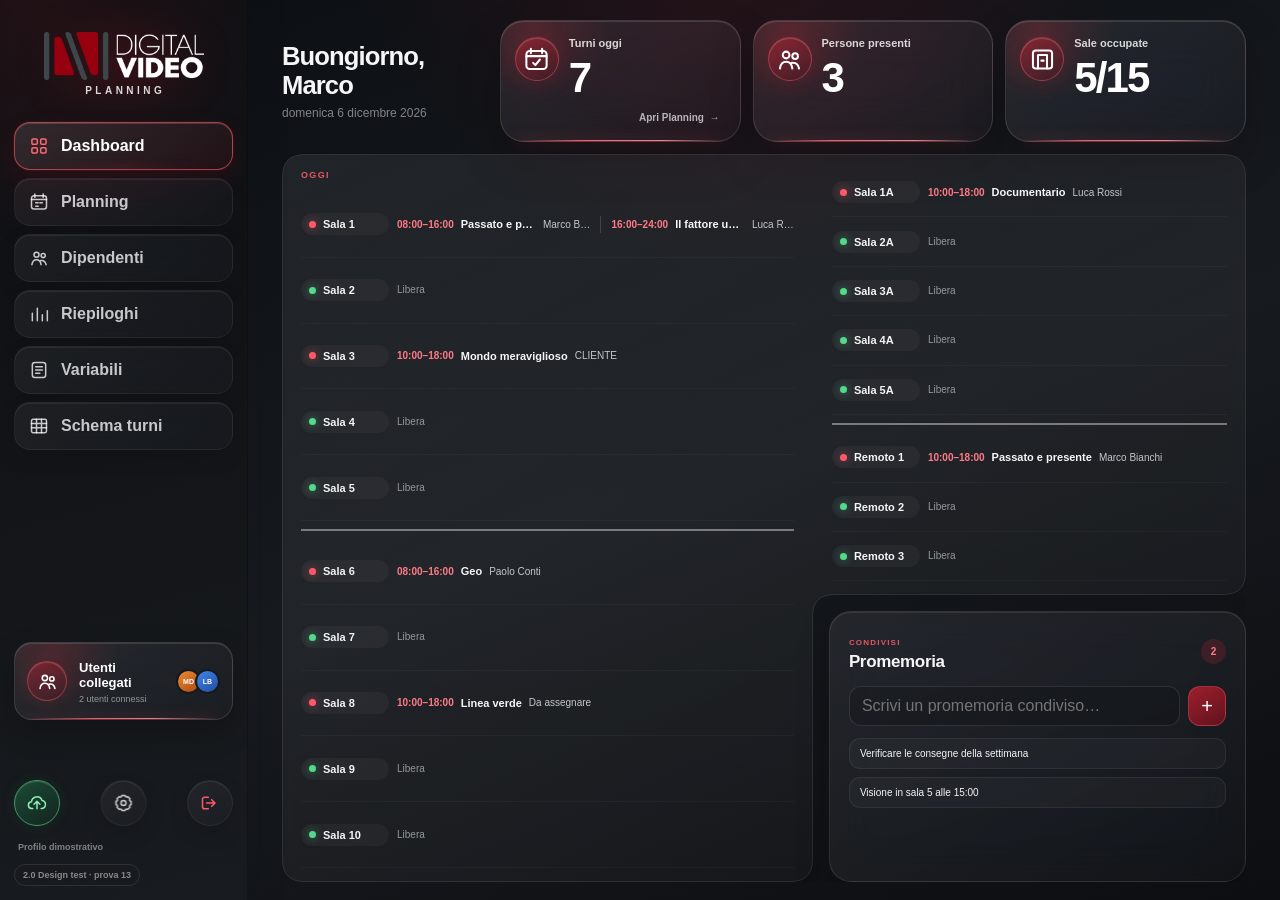
==== ANTEPRIMA.html @ 44ec57bf "DVS Planning 2.0" ====
<!doctype html>
<html lang="it">
<head>
  <meta charset="utf-8">
  <meta name="viewport" content="width=device-width, initial-scale=1, maximum-scale=1, viewport-fit=cover">
  <title>Planning DVS 2.0 Design test</title>
  <meta name="theme-color" content="#09090b">
  
  
  
  
  
  
  <style>
:root {
  --sidebar-width: 220px;
  --room-width: 108px;
  --day-width: 122px;
  --header-height: 54px;
  --card-height: 88px;
  --week-divider: 6px;
  --planning-scale: 1;

  --dv-red: #b11122;
  --dv-red-strong: #cf1d31;
  --background: #e5e7ea;
  --planning-bg: #dfe2e6;
  --cell-bg: rgba(237,239,242,.94);
  --cell-weekend: rgba(215,155,160,.17);
  --header-bg: rgba(211,215,220,.97);
  --room-bg: rgba(205,210,216,.98);
  --group-bg: rgba(190,196,203,.96);
  --sidebar: #15191d;
  --sidebar-2: #22272c;
  --sidebar-text: #f6f7f8;
  --text: #1b2025;
  --muted: #6f7882;
  --line: rgba(28,35,43,.12);
  --selection: #0a84ff;
}

* { box-sizing: border-box; }
.iphone-dashboard-scroll-spacer{display:none}

html, body {
  margin: 0;
  width: 100%;
  height: 100%;
}

body {
  overflow: hidden;
  color: var(--text);
  font-family: -apple-system, BlinkMacSystemFont, "SF Pro Display", "SF Pro Text",
               "Helvetica Neue", Arial, sans-serif;
  background: var(--background);
}

button, input, select { font: inherit; }
button { -webkit-tap-highlight-color: transparent; }

.app-shell {
  display: grid;
  grid-template-columns: var(--sidebar-width) minmax(0, 1fr);
  width: 100vw;
  height: 100vh;
}

.sidebar {
  min-height: 0;
  display: flex;
  flex-direction: column;
  padding: 18px 14px 14px;
  color: var(--sidebar-text);
  background:
    radial-gradient(circle at 12% 0%, rgba(255,255,255,.05), transparent 25%),
    linear-gradient(165deg, var(--sidebar) 0%, var(--sidebar-2) 100%);
  border-right: 1px solid rgba(0,0,0,.24);
  box-shadow: 10px 0 30px rgba(20,25,30,.12);
}

.brand {
  display: flex;
  align-items: center;
  justify-content: center;
  height: 84px;
  margin-bottom: 16px;
  padding: 7px;
  border-radius: 15px;
  background: rgba(255,255,255,.045);
}

.brand img {
  display: block;
  width: 178px;
  max-height: 58px;
  object-fit: contain;
  filter: drop-shadow(0 1px 0 rgba(255,255,255,.12));
}

.sidebar-nav {
  display: grid;
  gap: 7px;
}

.nav-item {
  width: 100%;
  display: flex;
  align-items: center;
  gap: 12px;
  padding: 12px 13px;
  border: 0;
  border-radius: 12px;
  color: rgba(255,255,255,.76);
  background: transparent;
  text-align: left;
  font-weight: 650;
  cursor: pointer;
}

.nav-item:not(:disabled):hover {
  color: #fff;
  background: rgba(255,255,255,.07);
}

.nav-item.active {
  color: #fff;
  background: linear-gradient(145deg, rgba(222,31,51,.98), rgba(153,10,28,.96));
  box-shadow: 0 12px 24px rgba(169,15,35,.24);
}

.nav-item:disabled {
  opacity: .55;
  cursor: default;
}

.nav-icon {
  width: 20px;
  display: inline-flex;
  justify-content: center;
  font-size: 17px;
}

.online-panel {
  margin-top: auto;
  margin-bottom: 12px;
  padding: 13px;
  border: 1px solid rgba(255,255,255,.09);
  border-radius: 14px;
  background: rgba(255,255,255,.045);
}

.online-title {
  display: flex;
  align-items: center;
  gap: 8px;
  color: rgba(255,255,255,.78);
  font-size: 11px;
  font-weight: 760;
}

.presence-dot {
  width: 8px;
  height: 8px;
  border-radius: 50%;
  background: #38d882;
  box-shadow: 0 0 10px rgba(56,216,130,.68);
}

.online-users {
  display: flex;
  margin-top: 11px;
}

.online-avatar {
  width: 32px;
  height: 32px;
  display: grid;
  place-items: center;
  margin-right: -5px;
  border: 2px solid #20252a;
  border-radius: 50%;
  color: white;
  background: linear-gradient(145deg, #4a535c, #30373e);
  font-size: 9px;
  font-weight: 850;
}

.online-count {
  margin-top: 8px;
  color: rgba(255,255,255,.48);
  font-size: 9px;
}

.sidebar-footer {
  display: grid;
  gap: 10px;
}

.build-pill {
  justify-self: start;
  padding: 5px 8px;
  border: 1px solid rgba(255,255,255,.1);
  border-radius: 999px;
  color: rgba(255,255,255,.48);
  font-size: 10px;
  font-weight: 700;
}

.main-area {
  min-width: 0;
  min-height: 0;
  display: flex;
}

.app-view {
  display: none;
  min-width: 0;
  min-height: 0;
  flex: 1;
  flex-direction: column;
}

.app-view.active { display: flex; }

.topbar {
  min-height: 68px;
  display: flex;
  align-items: center;
  justify-content: space-between;
  gap: 20px;
  padding: 11px 18px 10px;
  background: rgba(230,232,235,.9);
  border-bottom: 1px solid rgba(32,39,48,.09);
  backdrop-filter: blur(22px) saturate(145%);
  -webkit-backdrop-filter: blur(22px) saturate(145%);
}

.page-title h1 {
  margin: 0;
  font-size: 21px;
  line-height: 1.1;
  letter-spacing: -.025em;
}

.page-title p {
  margin: 4px 0 0;
  color: var(--muted);
  font-size: 11px;
}

.toolbar {
  display: flex;
  align-items: center;
  gap: 8px;
}

.toolbar-btn,
.icon-btn,
.month-label,
.primary-btn,
.secondary-btn,
.danger-btn {
  min-height: 36px;
  border: 0;
  border-radius: 10px;
  font-weight: 700;
  cursor: pointer;
}

.toolbar-btn,
.icon-btn,
.month-label,
.secondary-btn {
  color: #292e34;
  background: rgba(246,247,249,.84);
  border: 1px solid rgba(35,43,53,.11);
  box-shadow: 0 4px 14px rgba(29,37,46,.05);
}

.toolbar-btn { padding: 0 13px; }

.month-switcher {
  display: flex;
  align-items: center;
  gap: 5px;
}

.icon-btn {
  width: 36px;
  font-size: 22px;
  line-height: 1;
}

.month-label {
  min-width: 142px;
  padding: 0 13px;
  text-transform: capitalize;
}

.zoom-indicator {
  min-width: 48px;
  padding: 7px 8px;
  border-radius: 9px;
  color: #646d76;
  background: rgba(246,247,249,.62);
  border: 1px solid rgba(35,43,53,.08);
  font-size: 9px;
  font-weight: 800;
  text-align: center;
}

.primary-btn {
  padding: 0 15px;
  color: white;
  background: linear-gradient(145deg, var(--dv-red-strong), var(--dv-red));
  box-shadow: 0 10px 24px rgba(177,17,34,.22);
}

.primary-btn:hover { filter: brightness(1.035); }

.planning-frame {
  min-height: 0;
  flex: 1;
  padding: 10px 12px 12px;
  background: var(--background);
}

.planning-scroller {
  width: 100%;
  height: 100%;
  overflow: auto;
  overscroll-behavior: contain;
  border: 1px solid rgba(36,44,54,.12);
  border-radius: 16px;
  background: var(--planning-bg);
  box-shadow:
    0 18px 42px rgba(28,36,44,.09),
    inset 0 1px 0 rgba(255,255,255,.58);
  scrollbar-color: rgba(74,84,95,.38) transparent;
  scrollbar-width: thin;
  touch-action: pan-x pan-y;
}

.planning-scroller::-webkit-scrollbar {
  width: 11px;
  height: 11px;
}

.planning-scroller::-webkit-scrollbar-track { background: transparent; }

.planning-scroller::-webkit-scrollbar-thumb {
  border: 3px solid transparent;
  border-radius: 999px;
  background: rgba(71,81,92,.34);
  background-clip: padding-box;
}

.planning-canvas {
  width: max-content;
  min-height: 100%;
  transform-origin: top left;
}

.planning-grid {
  --days: 31;
  display: grid;
  grid-template-columns: var(--room-width) repeat(var(--days), var(--day-width));
  min-width: max-content;
  align-content: start;
}

.corner,
.day-head,
.room-label,
.planning-cell,
.group-row {
  border-right: 1px solid var(--line);
  border-bottom: 1px solid var(--line);
}

.corner {
  position: sticky;
  z-index: 40;
  top: 0;
  left: 0;
  height: var(--header-height);
  display: grid;
  place-items: center;
  color: #646d76;
  background: var(--header-bg);
  font-size: 14px;
  font-weight: 820;
  letter-spacing: .06em;
  backdrop-filter: blur(18px);
}

.day-head {
  position: sticky;
  z-index: 30;
  top: 0;
  height: var(--header-height);
  display: flex;
  align-items: center;
  justify-content: center;
  gap: 4px;
  color: #34383d;
  background: var(--header-bg);
  font-size: 18px;
  font-weight: 700;
  white-space: nowrap;
  backdrop-filter: blur(18px);
}

.day-head .dow { font-style:italic; font-weight:400; }
.day-head .num { color:#111419; font-weight:700; }

.day-head.weekend {
  background: rgba(215,155,160,.27);
}

.week-start {
  box-shadow: inset var(--week-divider) 0 0 var(--dv-red);
}

.today-column {
  box-shadow:
    inset 0 3px 0 var(--selection),
    inset 0 -1px 0 rgba(10,132,255,.18);
}

.group-row {
  grid-column: 1 / -1;
  position: sticky;
  z-index: 18;
  left: 0;
  height: 23px;
  display: flex;
  align-items: center;
  padding: 0 10px;
  color: #525b64;
  background: var(--group-bg);
  border-left: 3px solid var(--dv-red);
  font-size: 9px;
  font-weight: 850;
  letter-spacing: .08em;
}

.room-label {
  position: sticky;
  z-index: 20;
  left: 0;
  min-height: var(--row-height);
  display:flex;
  flex-direction:column;
  align-items:center;
  justify-content:flex-start;
  padding:10px 6px 7px;
  text-align:center;
  color:#30353a;
  background: var(--room-bg);
  font-size:18px;
  font-weight: 750;
  backdrop-filter: blur(16px);
}

.room-label-kind {
  flex:0 0 auto;
  color:#59636d;
  font-size:10px;
  font-weight:750;
  letter-spacing:.12em;
  line-height:1;
}

.room-label-number {
  flex:1 1 auto;
  width:100%;
  display:grid;
  place-items:center;
  color:#171b20;
  font-size:30px;
  font-weight:850;
  line-height:1;
}

.planning-cell {
  position: relative;
  min-height: var(--row-height);
  display: flex;
  flex-direction: column;
  gap: 5px;
  padding: 5px;
  background: var(--cell-bg);
  transition: background .13s ease, box-shadow .13s ease;
}

.planning-cell.weekend {
  background: var(--cell-weekend);
}

.planning-cell:hover {
  background: color-mix(in srgb, var(--cell-bg) 96%, #ffffff 4%);
  box-shadow: inset 0 0 0 1px rgba(10,132,255,.035);
}

.planning-cell.weekend:hover {
  background: color-mix(in srgb, var(--cell-weekend) 96%, #ffffff 4%);
}

.planning-cell.cell-selected {
  box-shadow: inset 0 0 0 2px rgba(10,132,255,.30);
}

.cell-selection-dot {
  position: absolute;
  z-index: 8;
  top: 7px;
  right: 7px;
  width: 7px;
  height: 7px;
  border-radius: 50%;
  background: #69b7ff;
  box-shadow:
    0 0 0 2px rgba(255,255,255,.72),
    0 2px 7px rgba(10,132,255,.32);
  pointer-events: none;
}

.cell-add-hint {
  margin: auto;
  color: rgba(103,112,121,.36);
  font-size: 9px;
  opacity: 0;
  transition: opacity .15s ease;
}

.planning-cell:hover .cell-add-hint { opacity: 1; }

.shift-time-slot {
  flex:0 0 auto;
  width:100%;
  display:flex;
  align-items:flex-start;
}

.shift-time-slot.is-empty {
  visibility:hidden;
  pointer-events:none;
}

.shift-time-slot > .shift-card {
  width:100%;
  height:auto;
  min-height:var(--card-height);
}

.shift-time-slot.spans-two > .shift-card {
  height:100%;
  min-height:100%;
}

.shift-card {
  --accent-rgb: 76, 139, 245;
  height: var(--card-height);
  display: flex;
  flex-direction: column;
  overflow: hidden;
  border: 1px solid rgba(var(--accent-rgb), .32);
  border-radius: 11px;
  color: #17202a;
  background:
    linear-gradient(145deg,
      rgba(255,255,255,.78),
      rgba(var(--accent-rgb), .24) 52%,
      rgba(var(--accent-rgb), .14));
  box-shadow:
    0 7px 18px rgba(44,54,65,.12),
    inset 0 1px 0 rgba(255,255,255,.82);
  cursor: grab;
  transform: translateZ(0);
  transition:
    transform .15s cubic-bezier(.2,.8,.2,1),
    box-shadow .15s ease,
    border-color .15s ease;
  user-select: none;
}

.shift-card:hover {
  animation: appleWiggle .22s ease;
  transform: translateY(-1px);
  box-shadow:
    0 12px 24px rgba(44,54,65,.16),
    inset 0 1px 0 rgba(255,255,255,.9);
}

@keyframes appleWiggle {
  0% { transform: translateY(0) rotate(0deg); }
  35% { transform: translateY(-1px) rotate(-.22deg); }
  70% { transform: translateY(-1px) rotate(.18deg); }
  100% { transform: translateY(-1px) rotate(0deg); }
}

.shift-card:active { cursor: grabbing; }

.shift-card.dragging {
  opacity: .66;
  transform: scale(1.025) rotate(.35deg);
}

.shift-card.selected {
  border-color: rgba(10,132,255,.92);
  box-shadow:
    0 0 0 2px rgba(10,132,255,.2),
    0 13px 27px rgba(44,54,65,.16);
}

.shift-card.provvisorio {
  color: #66707a;
  border: 1px dashed rgba(91,101,112,.36);
  background:
    linear-gradient(145deg,
      rgba(231,234,238,.96),
      rgba(204,209,215,.88));
  box-shadow:
    0 5px 14px rgba(56,65,75,.08),
    inset 0 1px 0 rgba(255,255,255,.68);
  filter: saturate(.18);
}

.shift-card.highlighted-work {
  border-color:rgba(var(--accent-rgb),.78);
  background:
    linear-gradient(145deg,
      rgba(255,255,255,.34),
      rgba(var(--accent-rgb),.66) 52%,
      rgba(var(--accent-rgb),.54));
  box-shadow:
    0 9px 21px rgba(44,54,65,.20),
    inset 0 1px 0 rgba(255,255,255,.62),
    inset 0 0 0 1px rgba(var(--accent-rgb),.14);
}

.shift-card.highlighted-work.provvisorio {
  filter:saturate(.82) brightness(.93);
}

.shift-card.highlighted-work.selected {
  border-color:rgba(10,132,255,.92);
  box-shadow:
    0 0 0 2px rgba(10,132,255,.2),
    0 13px 27px rgba(44,54,65,.16);
}

.shift-main {
  min-height: 0;
  flex: 1;
  padding: 7px 8px 5px;
  overflow: hidden;
}

.shift-production,
.shift-time,
.shift-film,
.shift-type,
.editor-name {
  display: block;
  width: 100%;
  white-space: nowrap;
  overflow: visible;
}

.shift-production {
  color: rgb(var(--accent-rgb));
  font-size: 8px;
  font-weight: 760;
  letter-spacing: .04em;
  text-transform: uppercase;
}

.shift-time {
  margin-top: 2px;
  color: #59636e;
  font-size: 12px;
  font-weight: 620;
}

.shift-film {
  margin-top: 3px;
  font-size: 10px;
  font-weight: 690;
  line-height: 1.05;
  white-space:normal;
  overflow-wrap:anywhere;
}

.shift-type {
  margin-top: 3px;
  color: #525c66;
  font-size: 8px;
  font-weight: 500;
}
.shift-type.shift-type-red { color: #d22334; font-weight:900; }


.shift-editor {
  height: 24px;
  display: flex;
  align-items: center;
  gap: 6px;
  padding: 0 8px;
  color: #17202a;
  background:
    linear-gradient(180deg,
      rgba(var(--accent-rgb), .22),
      rgba(var(--accent-rgb), .38));
  border-top: 1px solid rgba(var(--accent-rgb), .22);
  font-size: 9px;
  font-weight: 820;
}

.provvisorio .shift-editor {
  color: #626c76;
  background: rgba(165,172,180,.35);
  border-top-color: rgba(91,101,112,.17);
}

.shift-card.highlighted-work .shift-editor {
  background:
    linear-gradient(180deg,
      rgba(var(--accent-rgb),.54),
      rgba(var(--accent-rgb),.74));
  border-top-color:rgba(var(--accent-rgb),.55);
}

.editor-name {
  min-width: 0;
  overflow: visible;
  text-transform: uppercase;
}

.editor-warning {
  margin-left: auto;
  color: #b67300;
  font-size: 10px;
  flex: none;
}

.app-dialog {
  width: min(700px, calc(100vw - 28px));
  padding: 0;
  border: 1px solid rgba(44,53,63,.16);
  border-radius: 18px;
  color: var(--text);
  background: rgba(205,209,214,.97);
  box-shadow: 0 38px 100px rgba(20,27,34,.32);
  backdrop-filter: blur(28px) saturate(140%);
}

.app-dialog::backdrop {
  background: rgba(30,37,45,.34);
  backdrop-filter: blur(5px);
}

.app-dialog form { padding: 22px; }

.dialog-header {
  display: flex;
  align-items: flex-start;
  justify-content: space-between;
  gap: 20px;
}

.dialog-eyebrow {
  color: var(--dv-red);
  font-size: 9px;
  font-weight: 850;
  letter-spacing: .12em;
}

.dialog-header h2 {
  margin: 3px 0 0;
  font-size: 22px;
  letter-spacing: -.02em;
}

.dialog-close {
  width: 34px;
  height: 34px;
  border: 0;
  border-radius: 10px;
  color: #5d6670;
  background: rgba(233,236,240,.58);
  font-size: 22px;
  cursor: pointer;
}

.form-grid {
  display: grid;
  grid-template-columns: repeat(2, minmax(0,1fr));
  gap: 14px;
  margin-top: 20px;
}

.form-grid label {
  display: grid;
  gap: 6px;
  color: #58616a;
  font-size: 10px;
  font-weight: 750;
}

.form-grid input,
.form-grid select {
  width: 100%;
  height: 39px;
  padding: 0 11px;
  border: 1px solid rgba(47,56,66,.16);
  border-radius: 10px;
  outline: none;
  color: #1f2429;
  background: rgba(240,242,244,.9);
  box-shadow: inset 0 1px 0 rgba(255,255,255,.65);
}

.form-grid input:focus,
.form-grid select:focus {
  border-color: rgba(10,132,255,.58);
  box-shadow: 0 0 0 3px rgba(10,132,255,.11);
}

.checkbox-label {
  display: flex !important;
  align-items: center;
  gap: 9px !important;
  min-height: 39px;
}

.checkbox-label input {
  width: auto;
  height: auto;
}

.form-error {
  min-height: 18px;
  margin-top: 12px;
  color: #a81717;
  font-size: 11px;
  font-weight: 650;
}

.dialog-actions {
  display: flex;
  align-items: center;
  gap: 8px;
  margin-top: 6px;
}

.dialog-spacer { flex: 1; }
.secondary-btn, .danger-btn { padding: 0 14px; }

.danger-btn {
  color: #a50f20;
  background: rgba(177,17,34,.08);
  border: 1px solid rgba(177,17,34,.15);
}

.hidden { display: none !important; }

.editors-page {
  min-height: 0;
  flex: 1;
  padding: 18px;
  overflow: auto;
}

.editors-card {
  max-width: 860px;
  border: 1px solid rgba(36,44,54,.12);
  border-radius: 17px;
  background: rgba(233,235,238,.9);
  box-shadow: 0 18px 42px rgba(28,36,44,.08);
  overflow: hidden;
}

.editors-toolbar {
  display: flex;
  align-items: center;
  gap: 10px;
  padding: 14px;
  border-bottom: 1px solid rgba(36,44,54,.10);
  background: rgba(213,217,222,.88);
}

.editors-toolbar input {
  flex: 1;
  height: 38px;
  padding: 0 12px;
  border: 1px solid rgba(36,44,54,.14);
  border-radius: 10px;
  background: rgba(245,246,248,.88);
}

.count-pill {
  padding: 6px 9px;
  border-radius: 999px;
  color: #626b75;
  background: rgba(255,255,255,.45);
  font-size: 10px;
  font-weight: 750;
}

.editor-row {
  display: grid;
  grid-template-columns: 1fr auto auto;
  align-items: center;
  gap: 12px;
  padding: 13px 15px;
  border-bottom: 1px solid rgba(36,44,54,.09);
}

.editor-row:last-child { border-bottom: 0; }

.editor-display {
  font-weight: 730;
}

.editor-full-name {
  margin-top: 3px;
  color: #747e88;
  font-size: 10px;
}

.editor-status {
  padding: 5px 8px;
  border-radius: 999px;
  color: #247348;
  background: rgba(56,190,112,.12);
  font-size: 9px;
  font-weight: 780;
}

.editor-status.inactive {
  color: #7a6264;
  background: rgba(130,100,104,.1);
}

.editor-edit-btn {
  width: 34px;
  height: 32px;
  border: 1px solid rgba(36,44,54,.11);
  border-radius: 9px;
  background: rgba(255,255,255,.52);
  cursor: pointer;
}

.toast {
  position: fixed;
  z-index: 100;
  right: 18px;
  bottom: 18px;
  padding: 10px 14px;
  border: 1px solid rgba(36,44,54,.12);
  border-radius: 11px;
  color: #20252a;
  background: rgba(238,240,242,.95);
  box-shadow: 0 12px 30px rgba(24,31,38,.16);
  font-size: 11px;
  opacity: 0;
  transform: translateY(9px);
  transition: .18s ease;
  pointer-events: none;
}

.toast.show {
  opacity: 1;
  transform: translateY(0);
}

@media (max-width: 840px) {
  :root {
    --sidebar-width: 0px;
    --room-width: 96px;
    --day-width: 110px;
  }

  .app-shell { grid-template-columns: 1fr; }
  .sidebar { display: none; }

  .topbar {
    min-height: 60px;
    padding: 9px 10px;
  }

  .page-title p,
  .zoom-indicator,
  .newShiftBtn { display: none; }

  .planning-frame { padding: 4px; }

  .toolbar { gap: 4px; }

  .month-label { min-width: 120px; }

  .form-grid { grid-template-columns: 1fr; }
}


/* Build 6.0 */
.app-shell,.planning-grid,.sidebar,.topbar,.room-label,.day-head,.group-row,.shift-card,.planning-cell{-webkit-user-select:none;user-select:none}
input,textarea,select,.app-dialog{-webkit-user-select:text;user-select:text}
.selection-marquee{position:fixed;z-index:100;border:1px solid rgba(10,132,255,.72);border-radius:7px;background:rgba(10,132,255,.12);pointer-events:none}
.shift-card.provvisorio.selected{border-color:rgba(10,132,255,.95)!important;box-shadow:0 0 0 2px rgba(10,132,255,.23),0 13px 27px rgba(44,54,65,.16)!important}
.selection-badge{position:fixed;z-index:85;right:18px;top:82px;padding:7px 11px;border:1px solid rgba(10,132,255,.18);border-radius:999px;color:#1765a8;background:rgba(224,240,255,.92);box-shadow:0 8px 20px rgba(28,70,106,.12);font-size:10px;font-weight:800;pointer-events:none}
.context-menu{position:fixed;z-index:120;min-width:190px;padding:6px;border:1px solid rgba(42,50,59,.16);border-radius:12px;background:rgba(238,240,243,.97);box-shadow:0 18px 50px rgba(23,30,37,.24);backdrop-filter:blur(24px)}
.context-menu button{width:100%;display:block;padding:9px 10px;border:0;border-radius:8px;color:#252b31;background:transparent;text-align:left;font-size:11px;font-weight:650;cursor:pointer}
.context-menu button:hover{color:#fff;background:#0a84ff}.context-menu button:disabled{opacity:.38;cursor:default}.context-menu button:disabled:hover{color:#252b31;background:transparent}.context-menu .danger-action{color:#a61929}.context-menu .danger-action:hover{color:#fff;background:#c72638}.context-separator{height:1px;margin:4px 5px;background:rgba(40,48,57,.12)}
.assign-editor-dialog{width:min(520px,calc(100vw - 28px))}
.assign-editor-summary{margin:4px 0 18px;color:#68737e;font-size:12px;font-weight:650}
.assign-editor-field{display:grid;gap:7px;color:#56616c;font-size:11px;font-weight:800}
.assign-editor-field input{width:100%;padding:12px 13px;border:1px solid rgba(47,56,66,.16);border-radius:11px;outline:none;color:#1f2429;background:rgba(240,242,244,.9);font:inherit}
.assign-editor-field input:focus{border-color:rgba(10,132,255,.58);box-shadow:0 0 0 3px rgba(10,132,255,.11)}
.drag-group-ghost{position:fixed;z-index:140;padding:8px 11px;border:1px solid rgba(10,132,255,.35);border-radius:10px;color:#135c98;background:rgba(225,241,255,.95);box-shadow:0 12px 30px rgba(28,70,106,.2);font-size:10px;font-weight:800;pointer-events:none}.planning-cell.group-drop-target{box-shadow:inset 0 0 0 2px rgba(10,132,255,.35),inset 0 0 22px rgba(10,132,255,.06)}


/* Build 7.0 — consolidamento interazioni */
.planning-cell,
.planning-cell:focus,
.planning-cell:focus-visible {
  outline: none !important;
  -webkit-tap-highlight-color: transparent;
  user-select: none;
}
.shift-card.cut-pending {
  opacity: .48;
  filter: saturate(.55);
  box-shadow: inset 0 0 0 1px rgba(10,132,255,.42);
}
.drag-group-ghost {
  position: fixed;
  z-index: 140;
  width: 104px;
  min-height: 72px;
  padding: 0;
  border: 0;
  background: transparent;
  box-shadow: none;
  pointer-events: none;
}
.drag-group-ghost .drag-ghost-card {
  position: absolute;
  inset: 0 auto auto 0;
  width: 104px;
  min-height: 72px;
  opacity: .92;
  box-shadow: 0 12px 28px rgba(23,30,37,.28);
}
.planning-cell.group-drop-target {
  box-shadow: inset 0 0 0 2px rgba(10,132,255,.58), inset 0 0 22px rgba(10,132,255,.10);
}
.planning-cell.group-drop-invalid {
  box-shadow: inset 0 0 0 2px rgba(220,55,70,.55), inset 0 0 22px rgba(220,55,70,.08);
}


/* Build 8.0 — Dipendenti */
.editor-dialog { width:min(720px,calc(100vw - 28px)); }
.form-grid textarea { width:100%; min-height:96px; padding:10px 11px; resize:vertical; border:1px solid rgba(47,56,66,.16); border-radius:10px; outline:none; color:#1f2429; background:rgba(240,242,244,.9); font:inherit; line-height:1.45; box-shadow:inset 0 1px 0 rgba(255,255,255,.65); }
.form-grid textarea:focus { border-color:rgba(10,132,255,.58); box-shadow:0 0 0 3px rgba(10,132,255,.11); }
.form-wide { grid-column:1 / -1; }
.editors-card { max-width:980px; }
.editor-row { grid-template-columns:minmax(0,1fr) auto; align-items:start; padding:15px 16px; cursor:default; }
.editor-row:focus-visible { outline:2px solid rgba(10,132,255,.45); outline-offset:-2px; }
.editor-row:hover { background:rgba(255,255,255,.26); }
.employee-main { min-width:0; }
.employee-heading { display:flex; align-items:center; flex-wrap:wrap; gap:8px; }
.editor-display { font-size:14px; font-weight:780; }
.employee-role { padding:4px 7px; border-radius:999px; color:#4d5965; background:rgba(77,89,101,.09); font-size:9px; font-weight:800; text-transform:uppercase; letter-spacing:.04em; }
.employee-details { display:flex; flex-wrap:wrap; gap:8px 16px; margin-top:7px; }
.employee-contact { color:#315f86; font-size:11px; font-weight:650; text-decoration:none; }
.employee-contact:hover { text-decoration:underline; }
.employee-notes { margin-top:8px; color:#626d77; font-size:11px; line-height:1.45; white-space:pre-wrap; overflow-wrap:anywhere; }
.employees-empty { padding:28px 16px; color:#727c86; text-align:center; font-size:12px; }
@media (max-width:840px) { .form-wide { grid-column:auto; } .employee-details { display:grid; gap:6px; } }

/* Build 9.0 — filtri e anagrafica */
.editors-toolbar { display:grid; grid-template-columns:minmax(240px,1fr) minmax(170px,220px) auto; gap:10px; align-items:center; }
.editor-role-filter { width:100%; border:1px solid rgba(91,105,119,.16); border-radius:12px; padding:11px 34px 11px 12px; background:rgba(255,255,255,.72); color:#34404b; font:inherit; }
.editor-display { text-transform:uppercase; letter-spacing:.015em; }
@media (max-width:760px){ .editors-toolbar{ grid-template-columns:1fr; } .count-pill{ justify-self:start; } }

/* Build 10.0 · calendario a settimane complete e popup turni */
.shift-dialog-wide { width: min(760px, calc(100vw - 28px)); }
.date-range-field,.status-field { margin:0; padding:0; border:0; }
.date-range-field > legend,.status-field > legend { margin-bottom:7px; color:#58616a; font-size:10px; font-weight:750; }
.date-range-inputs { display:grid; grid-template-columns:1fr auto 1fr; align-items:end; gap:10px; }
.date-range-inputs label { font-size:9px; }
.date-arrow { padding-bottom:11px; color:#8a929a; font-weight:800; }
.weekday-picker { display:flex; gap:6px; margin-top:10px; }
.weekday-picker button,.segmented-control button { height:34px; border:1px solid rgba(47,56,66,.16); border-radius:9px; color:#4f5963; background:rgba(240,242,244,.9); font-weight:750; cursor:pointer; }
.weekday-picker button { width:34px; padding:0; }
.weekday-picker button.active,.segmented-control button.active { color:white; border-color:#0a84ff; background:#0a84ff; box-shadow:0 4px 12px rgba(10,132,255,.22); }
.weekday-picker.disabled { opacity:.45; pointer-events:none; }
.segmented-control { display:grid; grid-template-columns:1fr 1fr; gap:7px; }
.option-card { padding:10px 12px; border:1px solid rgba(47,56,66,.13); border-radius:11px; background:rgba(240,242,244,.62); }
.option-card span { display:grid; gap:2px; }
.option-card strong { color:#333b43; font-size:10px; }
.option-card small { color:#7a838c; font-size:9px; font-weight:500; }
.disabled-field { opacity:.45; }
.day-head.outside-month .num { color:#111419; }
.month-mini { display:inline-block; color:inherit; font-size:12px; font-weight:800; }
.shift-card.confirmed { cursor:default; filter:saturate(2.35) contrast(1.10) brightness(.98); border-width:1.5px; box-shadow:0 10px 24px rgba(var(--accent-rgb),.34),inset 0 1px 0 rgba(255,255,255,.92); }
.shift-card.confirmed:hover { animation:none; transform:none; }
.shift-card.confirmed.provvisorio { filter:saturate(.35) contrast(1.05); }
.confirmed-lock { margin-left:auto; color:rgba(var(--accent-rgb),.95); font-size:8px; text-shadow:0 0 5px rgba(var(--accent-rgb),.5); }
.variable-label { color:#d22334; font-weight:900; white-space:nowrap; }
.double-station-label { margin-left:4px; color:#d22334; font-size:6px; font-weight:900; letter-spacing:.035em; white-space:nowrap; }
.shift-card { position:relative; }
.context-menu button[hidden] { display:none; }
@media (max-width:680px){.date-range-inputs{grid-template-columns:1fr}.date-arrow{display:none}.weekday-picker{flex-wrap:wrap}}


/* v_10 CORREZIONI ULTIME · selettore intervallo su calendario unico */
.date-range-field { position:relative; }
.date-range-trigger { width:100%; min-height:54px; display:grid; grid-template-columns:1fr auto 1fr; align-items:center; gap:12px; padding:8px 13px; border:1px solid rgba(95,105,125,.24); border-radius:12px; background:rgba(255,255,255,.74); color:inherit; cursor:pointer; text-align:left; }
.date-range-trigger span:not(.date-arrow) { display:flex; flex-direction:column; gap:2px; }
.date-range-trigger span:last-child { text-align:right; align-items:flex-end; }
.date-range-trigger small { color:var(--muted); font-size:10px; font-weight:700; text-transform:uppercase; letter-spacing:.06em; }
.date-range-trigger strong { font-size:14px; }
.date-range-trigger:focus-visible { outline:2px solid rgba(var(--accent-rgb),.55); outline-offset:2px; }
.range-calendar { position:absolute; z-index:80; top:84px; left:0; width:min(390px,100%); padding:12px; border:1px solid rgba(83,91,110,.22); border-radius:15px; background:rgba(251,252,254,.98); box-shadow:0 20px 50px rgba(33,40,55,.24); backdrop-filter:blur(18px); }
.range-calendar.hidden { display:none; }
.range-calendar-toolbar { display:grid; grid-template-columns:34px 1fr 34px; align-items:center; gap:8px; margin-bottom:9px; }
.range-calendar-toolbar strong { text-align:center; text-transform:capitalize; }
.range-calendar-toolbar button { width:32px; height:32px; border:0; border-radius:9px; background:rgba(103,112,132,.10); cursor:pointer; font-size:20px; }
.range-calendar-weekdays,.range-calendar-grid { display:grid; grid-template-columns:repeat(7,1fr); gap:4px; }
.range-calendar-weekdays { margin-bottom:4px; color:var(--muted); font-size:9px; font-weight:800; text-align:center; }
.range-calendar-day { position:relative; height:34px; border:0; border-radius:9px; background:transparent; color:inherit; cursor:pointer; font-weight:700; }
.range-calendar-day.outside { color:rgba(92,101,121,.45); }
.range-calendar-day:hover { background:rgba(var(--accent-rgb),.10); }
.range-calendar-day.in-range { border-radius:0; background:rgba(var(--accent-rgb),.13); }
.range-calendar-day.range-start,.range-calendar-day.range-end { border-radius:9px; color:#fff; background:rgb(var(--accent-rgb)); }
.range-calendar-day.today::after { content:""; position:absolute; left:50%; bottom:3px; width:3px; height:3px; border-radius:50%; background:currentColor; transform:translateX(-50%); }
.range-calendar-hint { margin-top:8px; color:var(--muted); font-size:10px; text-align:center; }


/* v_10 CORREZIONI ULTIME 3 · calendario unico reale e conferma multipla */
.date-range-field { position:relative; }
.date-range-summary { width:100%; min-height:48px; display:grid; grid-template-columns:1fr auto 1fr; align-items:center; gap:12px; padding:8px 13px; margin-bottom:10px; border:1px solid rgba(95,105,125,.20); border-radius:12px; background:rgba(255,255,255,.68); }
.date-range-summary span:not(.date-arrow) { display:flex; flex-direction:column; gap:2px; }
.date-range-summary span:last-child { align-items:flex-end; text-align:right; }
.date-range-summary small { color:var(--muted); font-size:10px; font-weight:700; text-transform:uppercase; letter-spacing:.06em; }
.date-range-summary strong { font-size:14px; }
.range-calendar { position:relative; inset:auto; z-index:auto; width:100%; max-width:540px; margin:0 auto 10px; padding:0 16px 14px; border:1px solid rgba(83,91,110,.18); border-radius:16px; background:#fff; box-shadow:0 12px 34px rgba(33,40,55,.10); backdrop-filter:none; }
.range-calendar.hidden { display:block; }
.range-calendar-caption { margin:0 -16px 12px; padding:13px 16px 11px; border-bottom:3px solid rgb(var(--accent-rgb)); color:rgb(var(--accent-rgb)); font-size:15px; font-weight:700; text-align:center; }
.range-calendar-toolbar { grid-template-columns:40px 1fr 40px; margin-bottom:16px; }
.range-calendar-toolbar strong { font-size:20px; }
.range-calendar-toolbar button { width:38px; height:38px; font-size:24px; }
.range-calendar-weekdays,.range-calendar-grid { gap:0; }
.range-calendar-weekdays { margin-bottom:4px; color:#555; font-size:12px; font-weight:600; }
.range-calendar-day { height:44px; border-radius:0; font-size:14px; font-weight:650; }
.range-calendar-day.in-range { background:rgba(var(--accent-rgb),.09); }
.range-calendar-day.range-start,.range-calendar-day.range-end { border-radius:8px; background:rgb(var(--accent-rgb)); color:#fff; }
.range-calendar-day.range-start:not(.range-end) { border-top-right-radius:0; border-bottom-right-radius:0; }
.range-calendar-day.range-end:not(.range-start) { border-top-left-radius:0; border-bottom-left-radius:0; }
.editor-name.confirmed-name { display:inline-block; padding:1px 5px; border-radius:4px; background:#ffd84d; color:#201b00; font-weight:850; box-shadow:inset 0 0 0 1px rgba(140,105,0,.18); }
.shift-card.confirmed { filter:none; }
.shift-card.confirmed.provvisorio { filter:none; }
@media (max-width:680px){ .range-calendar{padding-left:8px;padding-right:8px}.range-calendar-caption{margin-left:-8px;margin-right:-8px}.range-calendar-day{height:40px;font-size:13px} }
.date-range-field.calendar-disabled .range-calendar { opacity:.72; }
.date-range-field.calendar-disabled .range-calendar button { cursor:not-allowed; }

/* Correzione intervallo Dal–Al: calendario a comparsa */
.date-range-summary { appearance:none; cursor:pointer; color:inherit; text-align:left; }
.date-range-summary:hover { border-color:rgba(var(--accent-rgb),.38); background:rgba(var(--accent-rgb),.045); }
.date-range-summary:focus-visible { outline:2px solid rgba(var(--accent-rgb),.55); outline-offset:2px; }
.range-calendar { top:72px; }


/* v_10 CORREZIONI ULTIME 5 · due calendari compatti Dal / Al */
.date-range-field { position:relative; overflow:visible; }
.date-picker-tabs { display:grid; grid-template-columns:minmax(0,1fr) auto minmax(0,1fr); align-items:center; gap:10px; }
.date-picker-tabs .date-arrow { padding:0; color:#8b94a0; font-size:16px; }
.date-picker-tab { appearance:none; min-height:54px; display:flex; flex-direction:column; justify-content:center; align-items:flex-start; gap:3px; padding:9px 13px; border:1px solid rgba(76,86,103,.19); border-radius:13px; background:linear-gradient(180deg,rgba(255,255,255,.95),rgba(244,246,249,.92)); color:inherit; text-align:left; cursor:pointer; box-shadow:inset 0 1px 0 rgba(255,255,255,.85),0 3px 10px rgba(38,45,58,.05); transition:border-color .16s ease,box-shadow .16s ease,background .16s ease; }
.date-picker-tab:hover { border-color:rgba(var(--accent-rgb),.38); background:#fff; }
.date-picker-tab.active,.date-picker-tab:focus-visible { outline:none; border-color:rgba(var(--accent-rgb),.72); box-shadow:0 0 0 3px rgba(var(--accent-rgb),.12),inset 0 1px 0 #fff; }
.date-picker-tab small { color:#77818d; font-size:9px; font-weight:800; letter-spacing:.08em; text-transform:uppercase; }
.date-picker-tab strong { font-size:14px; font-weight:760; }
.compact-date-popover { position:absolute; z-index:120; top:78px; width:304px; padding:11px; border:1px solid rgba(72,82,99,.18); border-radius:16px; background:rgba(252,253,255,.98); box-shadow:0 18px 48px rgba(26,34,49,.22),inset 0 1px 0 rgba(255,255,255,.9); backdrop-filter:blur(22px) saturate(1.35); -webkit-backdrop-filter:blur(22px) saturate(1.35); }
.compact-date-popover.hidden { display:none !important; }
.compact-date-popover.align-from { left:0; right:auto; }
.compact-date-popover.align-to { right:0; left:auto; }
.compact-calendar-toolbar { display:grid; grid-template-columns:30px 1fr 30px; align-items:center; gap:6px; margin-bottom:8px; }
.compact-calendar-toolbar strong { text-align:center; text-transform:capitalize; font-size:14px; font-weight:780; }
.compact-calendar-toolbar button { width:29px; height:29px; display:grid; place-items:center; padding:0; border:0; border-radius:9px; background:rgba(105,115,132,.09); color:#46505c; font-size:19px; line-height:1; cursor:pointer; }
.compact-calendar-toolbar button:hover { background:rgba(var(--accent-rgb),.12); color:rgb(var(--accent-rgb)); }
.compact-calendar-weekdays,.compact-calendar-grid { display:grid; grid-template-columns:repeat(7,1fr); gap:3px; }
.compact-calendar-weekdays { margin-bottom:4px; color:#8b949e; font-size:8px; font-weight:850; text-align:center; }
.compact-calendar-day { position:relative; height:31px; padding:0; border:0; border-radius:9px; background:transparent; color:#303841; font-size:11px; font-weight:720; cursor:pointer; }
.compact-calendar-day.outside { color:rgba(85,96,110,.35); }
.compact-calendar-day:hover { background:rgba(var(--accent-rgb),.10); color:rgb(var(--accent-rgb)); }
.compact-calendar-day.selected { background:rgb(var(--accent-rgb)); color:#fff; box-shadow:0 4px 10px rgba(var(--accent-rgb),.25); }
.compact-calendar-day.today:not(.selected)::after { content:""; position:absolute; left:50%; bottom:3px; width:3px; height:3px; border-radius:50%; background:rgb(var(--accent-rgb)); transform:translateX(-50%); }
.date-range-field.calendar-disabled .date-picker-tab,.date-range-field.calendar-disabled .compact-date-popover { opacity:.58; pointer-events:none; }
@media (max-width:680px) { .compact-date-popover { width:min(304px,calc(100vw - 48px)); } }

/* ===== Build 11: profili, zoom e scheda dipendenti ===== */
.profile-gate {
  position: fixed;
  inset: 0;
  z-index: 10000;
  display: grid;
  place-items: center;
  overflow: auto;
  padding: 34px 24px;
  color: #fff;
  background:
    radial-gradient(circle at 50% 34%, rgba(177,17,34,.16), transparent 28%),
    radial-gradient(circle at 50% 100%, rgba(115,0,18,.13), transparent 38%),
    linear-gradient(145deg, #07080a 0%, #0d0e11 47%, #050506 100%);
}
.profile-gate.hidden { display: none; }
.profile-gate-content { width: min(960px, 100%); text-align: center; }
.profile-brand { width: min(390px, 68vw); margin: 0 auto 42px; }
.profile-brand img { display: block; width: 100%; max-height: 142px; object-fit: contain; filter: drop-shadow(0 10px 24px rgba(0,0,0,.45)); }
.planning-word { margin-top: 12px; font-size: clamp(28px, 3.1vw, 43px); font-weight: 330; letter-spacing: .34em; padding-left: .34em; }
.planning-glow { height: 2px; width: 78%; margin: 12px auto 0; background: linear-gradient(90deg, transparent, #ff263f, transparent); box-shadow: 0 0 16px #ed1b35, 0 0 38px rgba(237,27,53,.7); }
.profile-gate h1 { margin: 0 0 26px; color: rgba(255,255,255,.69); font-size: 21px; font-weight: 470; }
.profile-grid { display:grid; grid-template-columns:repeat(4, 112px); justify-content:center; gap:14px; }
.profile-card {
  width:112px;
  min-height:112px;
  display: grid;
  place-items: center;
  align-content: center;
  gap: 9px;
  padding: 12px 8px;
  border: 1px solid var(--profile-accent);
  border-radius: 18px;
  color: #fff;
  background: linear-gradient(145deg, rgba(255,255,255,.055), rgba(255,255,255,.018));
  backdrop-filter: blur(22px) saturate(150%);
  -webkit-backdrop-filter: blur(22px) saturate(150%);
  box-shadow: inset 0 1px 0 rgba(255,255,255,.035), 0 20px 55px rgba(0,0,0,.28);
  cursor: pointer;
  transition: transform .2s ease, border-color .2s ease, background .2s ease;
}
.profile-card:hover { transform:translateY(-3px) scale(1.018); border-color:var(--profile-accent); background:linear-gradient(145deg,rgba(var(--profile-rgb),.15),rgba(var(--profile-rgb),.06)); box-shadow:inset 0 1px 0 rgba(255,255,255,.12),0 14px 35px rgba(var(--profile-rgb),.16); }
.profile-card strong { font-size: 11px; font-weight: 590; letter-spacing:.01em; }
.profile-red { --profile-accent: #ff2943; --profile-rgb: 255,41,67; }
.profile-blue { --profile-accent: #2990ff; --profile-rgb: 41,144,255; }
.profile-purple { --profile-accent: #b52cff; --profile-rgb: 181,44,255; }
.profile-orange { --profile-accent: #ff8b16; --profile-rgb: 255,139,22; }
.profile-green { --profile-accent:#36c978; --profile-rgb:54,201,120; }
.profile-pink { --profile-accent:#ff4fa3; --profile-rgb:255,79,163; }
.profile-cyan { --profile-accent:#27c5d8; --profile-rgb:39,197,216; }
.profile-avatar { position:relative; width:48px; height:48px; display: block; border: 1.5px solid var(--profile-accent); border-radius: 50%; background: radial-gradient(circle, rgba(var(--profile-rgb),.19), rgba(var(--profile-rgb),.035) 68%, transparent); box-shadow: 0 0 24px rgba(var(--profile-rgb),.15), inset 0 0 25px rgba(var(--profile-rgb),.08); }
.profile-head { position:absolute; width:15px; height:15px; left:15px; top:9px; border:2px solid var(--profile-accent); border-radius:50%; box-shadow:0 0 12px rgba(var(--profile-rgb),.55); }
.profile-body { position:absolute; width:28px; height:21px; left:9px; bottom:6px; border:2px solid var(--profile-accent); border-bottom:0; border-radius:42px 42px 18px 18px; box-shadow:0 0 12px rgba(var(--profile-rgb),.45); }
.remember-profile { width: min(390px, 100%); min-height: 54px; display:flex; align-items:center; justify-content:center; gap:12px; margin: 32px auto 0; border:1px solid rgba(220,35,57,.47); border-radius:16px; background:rgba(255,255,255,.028); font-size:16px; cursor:pointer; }
.remember-profile input { position:absolute; opacity:0; pointer-events:none; }
.remember-profile .checkmark { width:22px; height:22px; display:grid; place-items:center; border:1px solid rgba(255,255,255,.42); border-radius:6px; color:transparent; font-size:17px; font-weight:900; }
.remember-profile input:checked + .checkmark { color:#ff2943; background:rgba(255,41,67,.08); border-color:#ff2943; }
.profile-footer { margin-top: 42px; color: rgba(255,255,255,.39); font-size: 13px; }

.zoom-control { display:flex; align-items:center; gap:7px; padding:4px 6px 4px 9px; border-radius:10px; color:#66707a; background:rgba(246,247,249,.7); border:1px solid rgba(35,43,53,.09); font-size:9px; font-weight:800; text-transform:uppercase; letter-spacing:.05em; }
.zoom-control select { min-width:105px; border:0; outline:0; color:#343a41; background:transparent; font-size:11px; font-weight:720; text-transform:none; letter-spacing:0; cursor:pointer; }
.logout-item { color:#ff5a67; }
.logout-item:hover { color:#fff !important; background:rgba(177,17,34,.22) !important; }
.active-profile-label { padding: 0 12px; color:rgba(255,255,255,.52); font-size:10px; font-weight:650; }

.editor-row { grid-template-columns:minmax(250px, .9fr) minmax(280px, 1.1fr) auto !important; gap:18px; }
.employee-note-column { min-width:0; padding-left:18px; border-left:1px solid rgba(35,43,53,.1); }
.employee-note-column > span { display:block; margin-bottom:5px; color:#8a929a; font-size:9px; font-weight:800; text-transform:uppercase; letter-spacing:.08em; }
.employee-note-column .employee-notes { margin:0; min-height:34px; color:#59636d; }

@media (max-width: 900px) {
  .profile-grid { grid-template-columns: repeat(2, minmax(145px, 180px)); }
  .editor-row { grid-template-columns:minmax(0,1fr) auto !important; }
  .employee-note-column { grid-column:1 / -1; padding-left:0; padding-top:10px; border-left:0; border-top:1px solid rgba(35,43,53,.1); }
}
@media (max-width: 560px) {
  .profile-gate { padding:24px 16px; }
  .profile-brand { margin-bottom:34px; }
  .profile-grid { grid-template-columns:1fr 1fr; gap:12px; }
  .profile-card { min-height:158px; padding:14px 8px; gap:11px; }
  .profile-card strong { font-size:13px; }
  .profile-avatar { width:72px; height:72px; }
  .profile-head { width:23px; height:23px; left:23px; top:14px; border-width:2px; }
  .profile-body { width:42px; height:33px; left:13px; bottom:9px; border-width:2px; }
  .remember-profile { margin-top:24px; min-height:50px; font-size:15px; }
}


/* Build 12 — Dashboard operativa e navigazione Liquid Glass */
:root { --sidebar-width: 248px; }
.sidebar { padding: 18px 14px 14px; background: radial-gradient(circle at 15% 0%, rgba(206,35,52,.10), transparent 28%), linear-gradient(165deg,#0d0f12 0%,#181b1f 100%); }
.brand { height: 76px; margin-bottom: 13px; background: rgba(255,255,255,.025); border:1px solid rgba(255,255,255,.055); box-shadow: inset 0 1px rgba(255,255,255,.05); }
.sidebar-nav { gap: 8px; }
.nav-item { position:relative; min-height:48px; padding:12px 14px; border:1px solid rgba(255,255,255,.055); border-radius:16px; background:linear-gradient(145deg,rgba(255,255,255,.055),rgba(255,255,255,.018)); box-shadow:inset 0 1px 0 rgba(255,255,255,.07),0 8px 22px rgba(0,0,0,.10); backdrop-filter:blur(18px) saturate(145%); -webkit-backdrop-filter:blur(18px) saturate(145%); transition:.18s ease; }
.nav-item:not(:disabled):hover { transform:translateY(-1px); background:linear-gradient(145deg,rgba(255,255,255,.10),rgba(255,255,255,.035)); border-color:rgba(255,255,255,.12); }
.nav-item.active { color:#fff; background:linear-gradient(145deg,rgba(255,255,255,.105),rgba(178,17,34,.10)); border-color:rgba(255,96,108,.58); box-shadow:inset 0 1px rgba(255,255,255,.14),0 0 0 1px rgba(177,17,34,.16),0 10px 24px rgba(177,17,34,.14); }
.nav-item.active::after { content:""; position:absolute; left:14px; right:14px; bottom:-1px; height:1px; background:linear-gradient(90deg,transparent,#ff5968,transparent); filter:drop-shadow(0 0 5px #d92b3d); }
.nav-item.active .nav-icon { color:#ff6875; text-shadow:0 0 12px rgba(255,69,84,.65); }
.nav-icon { font-size:18px; }
.sidebar-status-stack { margin-top:auto; display:grid; gap:10px; padding-top:20px; }
.status-card { position:relative; min-height:78px; display:grid; grid-template-columns:42px minmax(0,1fr) auto; align-items:center; gap:10px; padding:12px; overflow:hidden; border:1px solid rgba(255,255,255,.12); border-radius:18px; color:#fff; background:radial-gradient(circle at 18% 8%,rgba(221,45,61,.20),transparent 34%),linear-gradient(145deg,rgba(255,255,255,.085),rgba(255,255,255,.025)); box-shadow:inset 0 1px rgba(255,255,255,.12),0 12px 30px rgba(0,0,0,.20); backdrop-filter:blur(22px) saturate(150%); -webkit-backdrop-filter:blur(22px) saturate(150%); }
.status-card::after { content:""; position:absolute; left:12px; right:12px; bottom:0; height:1px; background:linear-gradient(90deg,transparent,#ff5262 35%,#ff7883 65%,transparent); box-shadow:0 0 13px rgba(255,64,80,.8); }
.status-card-icon { width:40px;height:40px;display:grid;place-items:center;border:1px solid rgba(255,101,114,.38);border-radius:50%;background:linear-gradient(145deg,rgba(193,34,51,.44),rgba(93,18,29,.25));box-shadow:inset 0 1px rgba(255,255,255,.14),0 0 18px rgba(192,31,48,.18);font-weight:800; }
.status-card-copy { min-width:0; display:grid; gap:4px; }
.status-card-copy strong { font-size:13px; }
.status-card-copy span { overflow:hidden; text-overflow:ellipsis; white-space:nowrap; color:rgba(255,255,255,.52); font-size:9px; }
.status-card-chevron { color:#ff6472; font-size:22px; }
.mini-avatars { display:flex; }
.mini-avatars i { width:25px;height:25px;display:grid;place-items:center;margin-left:-6px;border:2px solid #15181c;border-radius:50%;background:#343a41;color:#fff;font-size:7px;font-style:normal;font-weight:800; }
.sidebar-footer { margin-top:12px; gap:8px; }
.active-profile-label { font-size:9px;color:rgba(255,255,255,.45);padding-left:4px; }

.dashboard-view { overflow:auto; color:#f5f6f7; background:radial-gradient(circle at 48% -15%,rgba(176,22,40,.18),transparent 34%),linear-gradient(160deg,#0d1014 0%,#171a1f 52%,#0c0e11 100%); }
.dashboard-header { display:flex;justify-content:space-between;align-items:end;padding:28px 34px 8px; }
.dashboard-header h1 { margin:0;font-size:28px;letter-spacing:-.035em; }
.dashboard-header p { margin:6px 0 0;color:rgba(255,255,255,.48);font-size:12px; }
.dashboard-content { width:min(1360px,100%);margin:0 auto;padding:18px 34px 34px; }
.dashboard-kpis { display:flex;justify-content:center;gap:16px;margin:4px auto 22px; }
.dashboard-kpi { position:relative;width:min(260px,30%);min-height:142px;display:grid;grid-template-columns:58px 1fr;align-items:start;gap:14px;padding:22px;text-align:left;color:#fff;border:1px solid rgba(255,255,255,.13);border-radius:24px;background:radial-gradient(circle at 14% 5%,rgba(214,47,63,.20),transparent 32%),linear-gradient(145deg,rgba(255,255,255,.09),rgba(255,255,255,.025));box-shadow:inset 0 1px rgba(255,255,255,.12),0 18px 44px rgba(0,0,0,.22);backdrop-filter:blur(24px) saturate(150%);-webkit-backdrop-filter:blur(24px) saturate(150%); }
button.dashboard-kpi { cursor:pointer; }
.dashboard-kpi::after { content:"";position:absolute;left:15px;right:15px;bottom:0;height:1px;background:linear-gradient(90deg,transparent,#ff5666 30%,#ff7b86 70%,transparent);box-shadow:0 0 14px rgba(255,69,84,.75); }
.dashboard-kpi.is-clickable:hover { transform:translateY(-2px);border-color:rgba(255,96,108,.42); }
.kpi-icon { width:56px;height:56px;display:grid;place-items:center;border:1px solid rgba(255,104,118,.38);border-radius:50%;background:linear-gradient(145deg,rgba(194,37,54,.5),rgba(90,16,28,.28));box-shadow:inset 0 1px rgba(255,255,255,.14),0 0 22px rgba(199,32,49,.2);font-size:22px; }
.kpi-copy { display:grid;gap:8px; }
.kpi-copy small { color:rgba(255,255,255,.82);font-size:13px;font-weight:750; }
.kpi-copy strong { font-size:42px;line-height:1;letter-spacing:-.045em; }
.kpi-action { position:absolute;right:20px;bottom:18px;color:rgba(255,255,255,.68);font-size:10px;font-weight:700; }
.dashboard-grid { display:grid;grid-template-columns:minmax(0,1.65fr) minmax(245px,.7fr) minmax(245px,.7fr);grid-template-rows:minmax(230px,auto) minmax(220px,auto);gap:16px; }
.dashboard-panel { min-width:0;padding:19px;border:1px solid rgba(255,255,255,.10);border-radius:22px;background:linear-gradient(145deg,rgba(255,255,255,.075),rgba(255,255,255,.022));box-shadow:inset 0 1px rgba(255,255,255,.08),0 14px 34px rgba(0,0,0,.17);backdrop-filter:blur(22px) saturate(145%);-webkit-backdrop-filter:blur(22px) saturate(145%); }
.today-planning-panel { grid-row:1 / span 2; }
.reminders-panel { grid-column:2 / span 2; }
.panel-heading { display:flex;align-items:center;justify-content:space-between;gap:12px;margin-bottom:14px; }
.panel-heading small { color:#e75664;font-size:8px;font-weight:850;letter-spacing:.15em; }
.panel-heading h2 { margin:3px 0 0;font-size:17px;letter-spacing:-.02em; }
.panel-heading button { border:1px solid rgba(255,255,255,.11);border-radius:10px;padding:7px 10px;color:#fff;background:rgba(255,255,255,.055);cursor:pointer;font-size:10px;font-weight:750; }
.panel-badge { min-width:25px;height:25px;display:grid;place-items:center;border-radius:999px;background:rgba(202,35,51,.2);color:#ff7c88;font-size:10px;font-weight:800; }
.today-planning-list,.compact-dashboard-list,.reminders-list { display:flex;flex-direction:column;gap:8px;justify-content:flex-start;align-items:stretch;overflow:auto; }
.today-shift-row { display:grid;grid-template-columns:62px 90px minmax(0,1fr) auto;align-items:center;gap:10px;padding:11px 12px;border:1px solid rgba(255,255,255,.07);border-radius:13px;background:rgba(255,255,255,.035); }
.today-shift-row time { color:#ff7b87;font-size:10px;font-weight:800; }
.today-shift-row .room { color:rgba(255,255,255,.54);font-size:10px; }
.today-shift-row strong { overflow:hidden;text-overflow:ellipsis;white-space:nowrap;font-size:11px; }
.today-shift-row span:last-child { color:rgba(255,255,255,.48);font-size:9px; }
.compact-row { display:flex;align-items:center;justify-content:space-between;gap:10px;padding:9px 10px;border-radius:11px;background:rgba(255,255,255,.035);font-size:10px; }
.compact-row span:last-child { color:rgba(255,255,255,.48); }
.room-dot { width:7px;height:7px;border-radius:50%;display:inline-block;margin-right:7px;background:#52d989;box-shadow:0 0 8px rgba(82,217,137,.5); }
.room-dot.busy { background:#ff5969;box-shadow:0 0 8px rgba(255,89,105,.55); }
.empty-dashboard { padding:25px 10px;text-align:center;color:rgba(255,255,255,.38);font-size:10px; }
.reminder-form { display:grid;grid-template-columns:1fr 38px;gap:8px;margin-bottom:12px; }
.reminder-form input { min-width:0;border:1px solid rgba(255,255,255,.10);border-radius:12px;padding:10px 12px;color:#fff;background:rgba(0,0,0,.16);outline:none; }
.reminder-form input:focus { border-color:rgba(255,85,100,.55);box-shadow:0 0 0 3px rgba(193,28,45,.12); }
.reminder-form button { border:1px solid rgba(255,99,113,.35);border-radius:12px;color:#fff;background:linear-gradient(145deg,rgba(195,32,49,.78),rgba(126,17,31,.72));font-size:20px;cursor:pointer; }
.reminder-row { display:grid;grid-template-columns:1fr 28px;align-items:center;gap:8px;padding:9px 10px;border:1px solid rgba(255,255,255,.065);border-radius:11px;background:rgba(255,255,255,.03); }
.reminder-row span { font-size:10px; }
.reminder-delete { width:26px;height:26px;border:0;border-radius:8px;color:rgba(255,255,255,.55);background:rgba(255,255,255,.05);cursor:pointer; }
.reminder-delete:hover { color:#fff;background:rgba(203,35,52,.28); }
.placeholder-view { align-items:center;justify-content:center;background:#e5e7ea; }
.placeholder-card { min-width:320px;padding:40px;text-align:center;border:1px solid rgba(28,35,43,.10);border-radius:24px;background:rgba(255,255,255,.72);box-shadow:0 24px 60px rgba(31,39,48,.10); }
.placeholder-card>span { font-size:34px; }.placeholder-card h1{margin:12px 0 6px}.placeholder-card p{margin:0;color:var(--muted);font-size:12px}
@media(max-width:1100px){.dashboard-grid{grid-template-columns:1fr 1fr}.today-planning-panel{grid-column:1 / span 2;grid-row:auto}.reminders-panel{grid-column:1 / span 2}.dashboard-kpi{width:31%}.sidebar{padding-left:10px;padding-right:10px}}


/* Build 12.1 — elenchi completi e simboli Apple-style */
.sf-icon{width:1em;height:1em;display:block;fill:none;stroke:currentColor;stroke-width:1.8;stroke-linecap:round;stroke-linejoin:round}
.nav-icon .sf-icon{width:20px;height:20px}
.kpi-icon .sf-icon{width:27px;height:27px}
.status-card-icon .sf-icon{width:21px;height:21px}
.today-planning-list,.compact-dashboard-list{max-height:100%;overflow-y:auto;padding-right:4px;scrollbar-width:thin;scrollbar-color:rgba(255,255,255,.18) transparent}
.today-planning-panel,.rooms-panel,.employees-panel{display:flex;flex-direction:column;min-height:0}
.today-planning-panel .today-planning-list,.rooms-panel .compact-dashboard-list,.employees-panel .compact-dashboard-list{flex:1;min-height:0}
.dashboard-grid{grid-template-rows:minmax(265px,1fr) minmax(245px,1fr);min-height:610px}

.compact-room{display:flex;align-items:center;padding:9px 10px;border-radius:11px;background:rgba(255,255,255,.035);font-size:10px;}
#todayRoomsList{display:grid;grid-template-columns:1fr 1fr;gap:8px 12px;}
#todayPlanningList,#todayEmployeesList,#remindersList{overflow:auto;justify-content:flex-start;align-items:stretch;}


/* Build 12.5 — Dashboard definitiva: viewport fisso, liste in alto, stato sale visibile */
.dashboard-view{
  height:100%;
  overflow:hidden;
}
.dashboard-header{
  flex:0 0 auto;
  padding-top:20px;
  padding-bottom:6px;
}
.dashboard-content{
  flex:1 1 auto;
  min-height:0;
  display:flex;
  flex-direction:column;
  padding-top:10px;
  padding-bottom:18px;
  overflow:hidden;
}
.dashboard-kpis{
  flex:0 0 auto;
  margin-bottom:14px;
}
.dashboard-kpi{
  min-height:122px;
  padding:18px 20px;
}
.dashboard-grid{
  flex:1 1 auto;
  min-height:0;
  grid-template-rows:minmax(0,1fr) minmax(0,1fr);
}
.dashboard-panel{
  min-height:0;
  overflow:hidden;
  display:flex;
  flex-direction:column;
}
.today-planning-panel{grid-row:1 / span 2;}
.panel-heading{flex:0 0 auto;}
.today-planning-list,
.compact-dashboard-list,
.reminders-list{
  flex:1 1 auto;
  min-height:0;
  justify-content:flex-start !important;
  align-content:flex-start;
  align-items:stretch;
  overflow-y:auto;
  overflow-x:hidden;
}
.today-shift-row,
.compact-row,
.compact-room,
.reminder-row{
  flex:0 0 auto;
}
#todayRoomsList{
  display:grid;
  grid-template-columns:repeat(2,minmax(0,1fr));
  grid-auto-rows:min-content;
  align-content:start;
  gap:7px 12px;
  overflow:visible;
  padding-right:0;
}
.compact-room{
  min-width:0;
  display:flex;
  align-items:center;
  justify-content:flex-start;
  gap:8px;
  padding:7px 9px;
  white-space:nowrap;
  color:#fff;
}
.compact-room .room-dot{
  flex:0 0 8px;
  width:8px;
  height:8px;
  margin-right:0;
}
.compact-room span{
  display:block;
  min-width:0;
  color:#fff;
  font-size:10px;
  font-weight:650;
  line-height:1.2;
}
@media(max-height:820px){
  .dashboard-header{padding-top:14px;}
  .dashboard-header h1{font-size:24px;}
  .dashboard-content{padding-top:7px;padding-bottom:12px;}
  .dashboard-kpis{margin-bottom:10px;}
  .dashboard-kpi{min-height:104px;padding:14px 17px;}
  .kpi-icon{width:48px;height:48px;}
  .kpi-copy strong{font-size:34px;}
  .dashboard-panel{padding:14px;}
  .panel-heading{margin-bottom:9px;}
  .today-shift-row{padding:8px 10px;}
  .compact-row,.compact-room{padding-top:6px;padding-bottom:6px;}
}


/* Build 12.7 — Dashboard verificata: ordine sale, liste dall'alto, scroll solo interno */
#dashboardView.dashboard-view{
  height:100%;
  min-height:0;
  display:flex;
  flex-direction:column;
  overflow:hidden !important;
}
#dashboardView .dashboard-content{
  flex:1 1 auto;
  min-height:0;
  overflow:hidden !important;
}
#dashboardView .dashboard-grid{
  flex:1 1 auto;
  min-height:0;
  overflow:hidden;
}
#dashboardView .dashboard-panel{
  min-height:0;
  overflow:hidden;
}
#todayPlanningList,
#todayEmployeesList{
  flex:1 1 auto;
  min-height:0;
  display:flex;
  flex-direction:column;
  justify-content:flex-start !important;
  align-items:stretch !important;
  align-content:flex-start !important;
  overflow-y:auto !important;
  overflow-x:hidden !important;
  overscroll-behavior:contain;
}
#todayPlanningList > *,
#todayEmployeesList > *{
  flex:0 0 auto;
}
#todayRoomsList{
  flex:1 1 auto;
  min-height:0;
  display:grid !important;
  grid-template-columns:repeat(2,minmax(0,1fr)) !important;
  align-items:start;
  align-content:start !important;
  gap:0 12px !important;
  overflow:hidden !important;
}
#todayRoomsList .room-status-column{
  min-width:0;
  display:flex;
  flex-direction:column;
  align-items:stretch;
  gap:7px;
}
#todayRoomsList .compact-room{
  min-width:0;
  flex:0 0 auto;
  display:flex !important;
  align-items:center !important;
  justify-content:flex-start !important;
  gap:8px;
  padding:7px 9px;
  color:#fff !important;
  white-space:nowrap;
}
#todayRoomsList .compact-room .room-dot{
  display:block !important;
  visibility:visible !important;
  opacity:1 !important;
  flex:0 0 8px;
  width:8px;
  height:8px;
}
#todayRoomsList .compact-room span{
  display:block !important;
  visibility:visible !important;
  opacity:1 !important;
  color:#fff !important;
  font-size:10px;
  font-weight:650;
}


/* Build 12.8 — KPI superiori più larghi, centrati e rapporto sale su una riga */
.dashboard-kpis{
  width:min(1040px,100%);
  margin-left:auto;
  margin-right:auto;
  justify-content:center;
  gap:16px;
}
.dashboard-kpi{
  flex:1 1 0;
  width:auto;
  min-width:0;
  max-width:none;
}
#todayRoomCount{
  white-space:nowrap;
  word-break:keep-all;
}
@media(max-width:1100px){
  .dashboard-kpis{width:100%;}
  .dashboard-kpi{width:auto;}
}

/* Build 12.9 — unica correzione: scroll interno nello Stato sale */
#todayRoomsList{
  overflow-y:auto !important;
  overflow-x:hidden !important;
  overscroll-behavior:contain;
  padding-right:4px;
  scrollbar-width:thin;
  scrollbar-color:rgba(255,255,255,.18) transparent;
}

/* Build 12.10 — unica correzione: Stato sale sempre scorribile e Sala 8 raggiungibile */
#todayRoomsList{
  flex:1 1 0 !important;
  min-height:0 !important;
  height:0;
  display:grid !important;
  grid-template-columns:repeat(2,minmax(0,1fr)) !important;
  grid-template-rows:repeat(var(--dashboard-room-rows,8),min-content) !important;
  grid-auto-flow:column !important;
  align-content:start !important;
  align-items:start !important;
  column-gap:12px !important;
  row-gap:7px !important;
  overflow-y:scroll !important;
  overflow-x:hidden !important;
  overscroll-behavior:contain;
  scrollbar-gutter:stable;
  padding-right:6px !important;
}
#todayRoomsList > .compact-room{
  min-width:0;
  width:100%;
}
#todayRoomsList::-webkit-scrollbar{width:8px;}
#todayRoomsList::-webkit-scrollbar-track{background:rgba(255,255,255,.035);border-radius:999px;}
#todayRoomsList::-webkit-scrollbar-thumb{background:rgba(255,255,255,.22);border-radius:999px;}
#todayRoomsList::-webkit-scrollbar-thumb:hover{background:rgba(255,255,255,.32);}


/* Build 12.11 — correzioni definitive richieste: viste a pagina intera e Stato sale scorrevole */
/* Una sola vista alla volta: il Dashboard non deve restare visibile accanto alle altre sezioni. */
.main-area > .app-view:not(.active){
  display:none !important;
}
.main-area > .app-view.active{
  display:flex !important;
  width:100% !important;
  max-width:none !important;
  flex:1 1 100% !important;
}
#dashboardView.dashboard-view:not(.active){
  display:none !important;
}
#dashboardView.dashboard-view.active{
  display:flex !important;
}

/* Stato sale: 18 voci fisse (Sale 1–15 + Remoto 1–3), due colonne e scroll interno reale. */
.rooms-panel{
  min-height:0 !important;
  overflow:hidden !important;
}
#todayRoomsList{
  --dashboard-room-rows:9 !important;
  flex:1 1 auto !important;
  min-height:0 !important;
  height:auto !important;
  max-height:214px !important;
  display:grid !important;
  grid-template-columns:repeat(2,minmax(0,1fr)) !important;
  grid-template-rows:repeat(9,minmax(28px,max-content)) !important;
  grid-auto-flow:column !important;
  align-content:start !important;
  align-items:start !important;
  column-gap:12px !important;
  row-gap:7px !important;
  overflow-y:scroll !important;
  overflow-x:hidden !important;
  overscroll-behavior:contain !important;
  scrollbar-gutter:stable !important;
  padding-right:8px !important;
}
#todayRoomsList > .compact-room{
  min-width:0 !important;
  width:100% !important;
  box-sizing:border-box !important;
}
#todayRoomsList::-webkit-scrollbar{
  width:8px !important;
  display:block !important;
}
#todayRoomsList::-webkit-scrollbar-track{
  background:rgba(255,255,255,.045) !important;
  border-radius:999px !important;
}
#todayRoomsList::-webkit-scrollbar-thumb{
  background:rgba(255,255,255,.28) !important;
  border-radius:999px !important;
}


/* Build 13.0 — Profili dinamici, presenza online e gestione profili */
.users-card{width:100%;text-align:left;cursor:pointer;font:inherit;}
.users-card:hover{border-color:rgba(255,255,255,.2);background:radial-gradient(circle at 18% 8%,rgba(221,45,61,.26),transparent 34%),linear-gradient(145deg,rgba(255,255,255,.11),rgba(255,255,255,.035));}
.management-view{background:#e5e7ea;overflow:hidden;}
.management-content,.settings-layout{flex:1;min-height:0;padding:22px;overflow:auto;}
.management-content{display:flex;justify-content:center;align-items:flex-start;}
.management-card{width:min(920px,100%);padding:22px;border:1px solid rgba(28,35,43,.10);border-radius:22px;background:rgba(255,255,255,.76);box-shadow:0 20px 50px rgba(31,39,48,.09);}
.management-heading{display:flex;align-items:center;justify-content:space-between;gap:16px;margin-bottom:18px;}
.management-heading small{color:var(--dv-red);font-size:10px;font-weight:850;letter-spacing:.12em;}.management-heading h2{margin:3px 0 0;font-size:22px;}
.connected-users-list,.registered-profiles-list{display:grid;gap:10px;}
.connected-user-row,.registered-profile-row{display:grid;grid-template-columns:48px minmax(0,1fr) auto;align-items:center;gap:13px;min-height:68px;padding:10px 14px;border:1px solid rgba(28,35,43,.08);border-radius:16px;background:rgba(255,255,255,.72);}
.registered-profile-row{width:100%;color:inherit;text-align:left;cursor:pointer;}.registered-profile-row:hover{background:#fff;}
.connected-user-row span:nth-child(2),.registered-profile-copy{display:grid;gap:3px;}.connected-user-row strong,.registered-profile-copy strong{font-size:14px;}.connected-user-row small,.registered-profile-copy small{color:var(--muted);font-size:10px;}
.profile-mini-avatar{width:44px;height:44px;display:grid;place-items:center;border-radius:50%;color:#fff;font-size:12px;font-weight:850;box-shadow:inset 0 1px rgba(255,255,255,.2);}
.profile-mini-avatar.profile-red,.mini-avatars .profile-red{background:linear-gradient(145deg,#d32b42,#8f1024)!important}.profile-mini-avatar.profile-blue,.mini-avatars .profile-blue{background:linear-gradient(145deg,#3e83ec,#224f9e)!important}.profile-mini-avatar.profile-purple,.mini-avatars .profile-purple{background:linear-gradient(145deg,#9b5ce0,#63309c)!important}.profile-mini-avatar.profile-orange,.mini-avatars .profile-orange{background:linear-gradient(145deg,#ef8b31,#a94a15)!important}.profile-mini-avatar.profile-green,.mini-avatars .profile-green{background:linear-gradient(145deg,#39b66d,#17713d)!important}.profile-mini-avatar.profile-cyan,.mini-avatars .profile-cyan{background:linear-gradient(145deg,#31adc6,#176b7d)!important}
.online-green-dot{width:11px;height:11px;border-radius:50%;background:#34c759;box-shadow:0 0 9px rgba(52,199,89,.55);}
.row-chevron{color:#89919a;font-size:22px;}.settings-layout{display:grid;grid-template-columns:190px minmax(0,1fr);gap:18px;align-items:start;}.settings-tabs{padding:8px;border:1px solid rgba(28,35,43,.08);border-radius:17px;background:rgba(255,255,255,.55);}.settings-tab{width:100%;padding:11px 13px;border:0;border-radius:11px;text-align:left;font-weight:750;background:transparent;}.settings-tab.active{color:#fff;background:var(--dv-red);}.profiles-settings-card{width:100%;}.profile-dialog{width:min(620px,calc(100vw - 36px));}.profile-form-grid{padding:18px;}.profile-active-field{grid-column:1/-1;display:flex!important;flex-direction:row!important;align-items:center;gap:9px!important;}.profile-active-field input{width:auto!important;}.mini-avatars i{font-style:normal;}
@media(max-width:760px){.settings-layout{grid-template-columns:1fr}.settings-tabs{display:flex}.management-content,.settings-layout{padding:14px}.management-card{padding:16px}}


/* Build 13.1 — rifiniture profili e home Impostazioni */
.settings-view{background:radial-gradient(circle at 45% -10%,rgba(176,22,40,.12),transparent 34%),linear-gradient(160deg,#111419 0%,#1b1f25 52%,#101216 100%);color:#f5f6f7;overflow:auto;}
.settings-home{width:min(1040px,100%);padding:34px;display:grid;grid-template-columns:repeat(auto-fit,minmax(280px,360px));gap:18px;}
.settings-liquid-card{position:relative;min-height:150px;display:grid;grid-template-columns:64px minmax(0,1fr) auto;align-items:center;gap:18px;padding:24px;text-align:left;color:#fff;border:1px solid rgba(255,255,255,.13);border-radius:24px;background:radial-gradient(circle at 14% 5%,rgba(214,47,63,.20),transparent 34%),linear-gradient(145deg,rgba(255,255,255,.10),rgba(255,255,255,.028));box-shadow:inset 0 1px rgba(255,255,255,.13),0 18px 44px rgba(0,0,0,.24);backdrop-filter:blur(24px) saturate(150%);-webkit-backdrop-filter:blur(24px) saturate(150%);cursor:pointer;transition:.2s ease;overflow:hidden;}
.settings-liquid-card::after{content:"";position:absolute;left:16px;right:16px;bottom:0;height:1px;background:linear-gradient(90deg,transparent,#ff5666 30%,#ff7b86 70%,transparent);box-shadow:0 0 14px rgba(255,69,84,.78);}
.settings-liquid-card:hover{transform:translateY(-2px);border-color:rgba(255,96,108,.42);background:radial-gradient(circle at 14% 5%,rgba(214,47,63,.27),transparent 36%),linear-gradient(145deg,rgba(255,255,255,.13),rgba(255,255,255,.04));}
.settings-profile-avatar{--profile-accent:#ff5969;--profile-rgb:255,89,105;position:relative;width:60px;height:60px;display:block;border:1.5px solid var(--profile-accent);border-radius:50%;background:radial-gradient(circle,rgba(var(--profile-rgb),.18),rgba(var(--profile-rgb),.035) 68%,transparent);box-shadow:0 0 22px rgba(var(--profile-rgb),.18),inset 0 0 24px rgba(var(--profile-rgb),.08);}
.settings-profile-avatar .profile-head{width:19px;height:19px;left:19px;top:11px;}
.settings-profile-avatar .profile-body{width:34px;height:26px;left:11px;bottom:7px;}
.settings-card-copy{display:grid;gap:7px;}.settings-card-copy strong{font-size:18px;}.settings-card-copy small{color:rgba(255,255,255,.52);font-size:11px;line-height:1.4;}.settings-card-chevron{color:#ff6472;font-size:30px;}
.settings-detail{width:min(1040px,100%);padding:22px 34px 34px;}.settings-detail-toolbar{margin-bottom:14px;}.settings-detail .management-card{width:100%;}.settings-detail[hidden],.settings-home[hidden]{display:none!important;}
@media(max-width:760px){.profile-grid{grid-template-columns:repeat(2,112px);}.profile-card{width:112px;min-height:112px;padding:10px 7px}.profile-avatar{width:48px;height:48px}.profile-head{width:15px;height:15px;left:15px;top:9px}.profile-body{width:28px;height:21px;left:9px;bottom:6px}.settings-home,.settings-detail{padding:18px}.settings-liquid-card{grid-template-columns:56px minmax(0,1fr) auto;padding:18px}.settings-profile-avatar{width:52px;height:52px}}


/* Build 13.2 — rifiniture grafiche e nuove sezioni Impostazioni */
.settings-view .topbar .page-title h1{color:#111318!important;}
.settings-view .topbar .page-title p{color:#69737e!important;}
.registered-profile-copy strong{color:#121417!important;}
.registered-profile-copy small{color:#59636e!important;}
.settings-home{grid-template-columns:repeat(2,minmax(280px,360px));align-content:start;}
.settings-symbol{width:60px;height:60px;display:grid;place-items:center;border:1.5px solid #ff5969;border-radius:50%;background:radial-gradient(circle,rgba(255,89,105,.18),rgba(255,89,105,.035) 68%,transparent);box-shadow:0 0 22px rgba(255,89,105,.18),inset 0 0 24px rgba(255,89,105,.08);}
.settings-symbol svg{width:34px;height:34px;fill:none;stroke:#ff5969;stroke-width:1.7;stroke-linecap:round;stroke-linejoin:round;filter:drop-shadow(0 0 7px rgba(255,89,105,.4));}
.settings-generic-card{color:#15181c;}
.settings-generic-card h2{margin:0 0 8px;color:#15181c;font-size:24px;}
.settings-generic-card p{margin:0;color:#5e6873;line-height:1.55;}
.settings-info-logo{display:block;width:min(330px,70%);margin:4px auto 24px;object-fit:contain;}
.settings-info-meta{display:grid;gap:10px;margin-top:20px;padding-top:18px;border-top:1px solid rgba(28,35,43,.10);}
.settings-info-meta div{display:flex;justify-content:space-between;gap:20px;color:#5e6873;}
.settings-info-meta strong{color:#15181c;}
.settings-info-copyright{margin-top:22px;padding-top:18px;border-top:1px solid rgba(28,35,43,.10);color:#5e6873;line-height:1.65;text-align:center;}
@media(max-width:760px){.settings-home{grid-template-columns:1fr}.settings-symbol{width:52px;height:52px}.settings-symbol svg{width:30px;height:30px}}


/* Build 13.3 — pagina e semaforo Backup Agent */
.backup-status-button{width:100%;text-align:left;color:inherit;font:inherit;cursor:pointer;}
.backup-status-button:hover{border-color:rgba(255,255,255,.2);}
.backup-card .status-card-copy strong{display:flex;align-items:center;gap:8px;}
.backup-light{width:9px;height:9px;display:inline-block;border-radius:50%;flex:none;}
.backup-light.is-green{background:#34c759;box-shadow:0 0 10px rgba(52,199,89,.8);}
.backup-light.is-red{background:#ff453a;box-shadow:0 0 10px rgba(255,69,58,.72);}
.backup-page-header{display:flex;justify-content:space-between;gap:20px;align-items:flex-start;margin-bottom:22px;}
.backup-page-header small{color:#c71f36;font-weight:850;letter-spacing:.12em;font-size:10px;}
.backup-page-header h2{margin:5px 0 5px;}
.backup-health-badge{display:inline-flex;align-items:center;gap:9px;padding:9px 13px;border-radius:999px;font-size:12px;white-space:nowrap;}
.backup-health-badge i{width:10px;height:10px;border-radius:50%;}
.backup-health-badge.is-green{color:#16763a;background:rgba(52,199,89,.13);}.backup-health-badge.is-green i{background:#34c759;box-shadow:0 0 8px rgba(52,199,89,.55);}
.backup-health-badge.is-red{color:#a9272f;background:rgba(255,69,58,.12);}.backup-health-badge.is-red i{background:#ff453a;box-shadow:0 0 8px rgba(255,69,58,.45);}
.backup-details-grid{display:grid;grid-template-columns:repeat(2,minmax(0,1fr));gap:11px;}
.backup-detail{min-height:78px;padding:14px 16px;border:1px solid rgba(28,35,43,.09);border-radius:15px;background:rgba(247,248,249,.92);display:grid;align-content:center;gap:6px;}
.backup-detail span{font-size:10px;text-transform:uppercase;letter-spacing:.08em;color:#7a848e;font-weight:780;}
.backup-detail strong{color:#171a1e;font-size:13px;overflow-wrap:anywhere;}
.backup-actions{display:flex;flex-wrap:wrap;gap:10px;margin-top:20px;padding-top:18px;border-top:1px solid rgba(28,35,43,.1);}
.backup-download-btn{text-decoration:none;display:inline-flex;align-items:center;justify-content:center;}
.danger-outline-btn{padding:10px 15px;border:1px solid rgba(198,38,50,.38);border-radius:11px;color:#b01f2c;background:rgba(198,38,50,.05);font-weight:780;cursor:pointer;}
.danger-outline-btn:hover:not(:disabled){background:rgba(198,38,50,.11);}.danger-outline-btn:disabled{opacity:.48;cursor:default;}
.backup-utility-note{margin-top:16px!important;padding:13px 15px;border-radius:12px;background:rgba(44,52,61,.055);font-size:12px!important;}
@media(max-width:760px){.backup-page-header{display:grid}.backup-details-grid{grid-template-columns:1fr}}


/* Build 14.0 — opzione turno VARIABILE */


/* Build 14.5 — note operative sui turni */
.shift-notes-field { position:relative; }
.shift-notes-field.hidden { display:none; }
.shift-notes-field textarea { min-height:64px; resize:vertical; padding-right:56px; }
.shift-notes-counter { position:absolute; right:10px; bottom:9px; color:#8a929a; font-size:9px; font-weight:750; pointer-events:none; }
.shift-card.has-note { height:102px; }
.shift-card.has-note .shift-main { padding-bottom:7px; }
.shift-note {
  margin-top:5px;
  padding-bottom:1px;
  color:#bd2432;
  font-size:9px;
  font-weight:650;
  line-height:1.18;
  letter-spacing:.005em;
  white-space:normal;
  overflow-wrap:anywhere;
  display:-webkit-box;
  -webkit-box-orient:vertical;
  -webkit-line-clamp:2;
  overflow:hidden;
}


/* Build 15 — Riepiloghi dipendenti */
.summaries-view{min-width:0;overflow:hidden}.summaries-topbar{gap:18px}.summaries-toolbar{flex-wrap:wrap}.summary-search{width:230px;height:40px;border:1px solid rgba(95,105,125,.22);border-radius:11px;background:rgba(255,255,255,.82);padding:0 13px;color:var(--text);font:inherit;outline:none}.summary-search:focus{border-color:rgba(var(--accent-rgb),.52);box-shadow:0 0 0 3px rgba(var(--accent-rgb),.10)}
.summaries-page{height:calc(100vh - 94px);padding:18px 22px 22px;display:grid;grid-template-columns:minmax(520px,1fr) minmax(330px,420px);gap:18px;min-height:0}.summaries-card,.summary-detail-panel{min-height:0;border:1px solid rgba(95,105,125,.17);border-radius:18px;background:rgba(255,255,255,.72);box-shadow:0 12px 34px rgba(22,28,45,.06);overflow:hidden}.summaries-card{display:flex;flex-direction:column}.summary-table-head,.summary-employee-row{display:grid;grid-template-columns:minmax(0,1fr) 100px 100px;align-items:center;gap:12px}.summary-table-head{padding:13px 18px;color:var(--muted);font-size:11px;font-weight:800;letter-spacing:.07em;text-transform:uppercase;border-bottom:1px solid rgba(95,105,125,.14)}.summary-table-head span:not(:first-child){text-align:right}.summary-employees-list{overflow:auto;min-height:0}.summary-employee-row{width:100%;padding:15px 18px;border:0;border-bottom:1px solid rgba(95,105,125,.11);background:transparent;color:inherit;text-align:left;cursor:pointer;font:inherit}.summary-employee-row:hover{background:rgba(var(--accent-rgb),.045)}.summary-employee-row.is-active{background:rgba(var(--accent-rgb),.085)}.summary-employee-name{font-weight:800}.summary-number{text-align:right;font-size:17px;font-weight:800}.summary-empty{padding:42px 22px;text-align:center;color:var(--muted)}
.summary-detail-panel{display:flex;min-width:0}.summary-detail-empty{margin:auto;padding:30px;text-align:center;color:var(--muted)}.summary-detail-empty>span{font-size:34px}.summary-detail-empty h2{margin:10px 0 5px;color:var(--text);font-size:19px}.summary-detail-empty p{margin:0;font-size:13px}.summary-detail-content{width:100%;display:flex;flex-direction:column;min-height:0}.summary-detail-header{padding:20px 20px 16px;border-bottom:1px solid rgba(95,105,125,.14)}.summary-detail-header small{display:block;color:var(--muted);font-weight:800;text-transform:uppercase;letter-spacing:.07em;margin-bottom:5px}.summary-detail-header h2{margin:0;font-size:23px}.summary-totals{display:grid;grid-template-columns:1fr 1fr;gap:10px;margin-top:15px}.summary-total{padding:12px;border-radius:13px;background:rgba(95,105,125,.075)}.summary-total span{display:block;color:var(--muted);font-size:11px;font-weight:750}.summary-total strong{display:block;margin-top:3px;font-size:24px}.summary-detail-actions{display:flex;gap:9px;margin-top:14px}.summary-confirm-btn{flex:1}.summary-confirm-btn:disabled{opacity:.55;cursor:default}.summary-shift-list{padding:10px 14px 16px;overflow:auto;min-height:0}.summary-shift-item{padding:13px 7px;border-bottom:1px solid rgba(95,105,125,.12)}.summary-shift-item:last-child{border-bottom:0}.summary-shift-top{display:flex;align-items:flex-start;justify-content:space-between;gap:12px}.summary-shift-date{font-weight:850}.summary-shift-room{color:var(--muted);font-size:12px;font-weight:750}.summary-shift-time{font-weight:800;white-space:nowrap}.summary-shift-production{margin-top:7px;font-weight:800}.summary-shift-meta{margin-top:3px;color:var(--muted);font-size:12px}.summary-confirmed-mark{display:inline-flex;align-items:center;gap:4px;margin-top:7px;font-size:11px;font-weight:800;color:#27864b}.summary-unconfirmed-mark{color:#a56a00}
@media(max-width:1050px){.summaries-page{grid-template-columns:1fr}.summary-detail-panel{min-height:360px}.summaries-page{overflow:auto;height:calc(100vh - 94px)}}
@media(max-width:720px){.summaries-topbar{align-items:flex-start}.summaries-toolbar{width:100%}.summary-search{width:100%}.summaries-page{padding:12px;gap:12px}.summary-table-head,.summary-employee-row{grid-template-columns:minmax(0,1fr) 64px 70px;padding-left:13px;padding-right:13px}}


/* Build 16.0 — Centro Stampa */
.print-center{display:grid;gap:18px;color:#171a20}.print-center-heading small{color:#d94b57;font-weight:800;letter-spacing:.12em}.print-center-heading h2{margin:5px 0 3px;font-size:26px;color:#171a20}.print-center-heading p{margin:0;color:#68717d}.print-option-card{padding:20px;border:1px solid #d9dde3;border-radius:20px;background:#fff;box-shadow:0 8px 24px rgba(20,25,35,.06)}.print-option-title{display:flex;gap:12px;align-items:flex-start;margin-bottom:16px}.print-option-title>span{display:grid;place-items:center;width:28px;height:28px;border-radius:9px;background:#fde9eb;color:#d94b57;font-weight:800}.print-option-title h3{margin:1px 0 2px;color:#171a20}.print-option-title p{margin:0;color:#68717d;font-size:13px}.print-month-field{display:grid;gap:7px;max-width:290px;font-size:12px;font-weight:700;color:#4d5662}.print-month-field select{appearance:auto;border:1px solid #cfd4dc;background:#171a20;color:#fff;border-radius:11px;padding:11px 13px;font:inherit;cursor:pointer}.print-choice-row{display:flex;gap:12px;flex-wrap:wrap;margin:16px 0 12px}.print-radio,.print-check,.print-switch{display:flex;align-items:center;gap:9px;cursor:pointer;color:#20242a}.print-radio{padding:10px 13px;border-radius:12px;background:#f3f5f7;border:1px solid #e0e4e9;font-weight:700;font-size:13px}.print-radio:has(input:checked){background:#fff0f1;border-color:#ef9aa1}.print-check-grid{display:grid;grid-template-columns:repeat(auto-fit,minmax(150px,1fr));gap:8px;transition:.2s}.print-check-grid.is-disabled{pointer-events:none}.print-check-grid.is-disabled .print-check{opacity:.38}.print-check{padding:9px 11px;background:#f7f8fa;border:1px solid #e1e5ea;border-radius:10px;font-size:12px}.print-check:has(input:checked){background:#fff3f4;border-color:#efb5ba}.print-rooms-grid{grid-template-columns:repeat(4,minmax(110px,1fr))}.print-room-tools{display:flex;gap:8px;margin:4px 0 10px}.print-room-tools button{border:0;background:transparent;color:#d94b57;font-weight:700;cursor:pointer;padding:4px 6px}.print-room-tools button:disabled{opacity:.35;cursor:default}.print-switch{font-weight:700}.print-primary-action{display:flex;justify-content:flex-end}.print-primary-action .primary-btn{min-width:220px}.settings-generic-card:has(.print-center){max-width:1050px;background:#f7f8fa;color:#171a20;border:1px solid #d9dde3;box-shadow:0 12px 34px rgba(0,0,0,.12)}.settings-generic-card:has(.print-center) h2,.settings-generic-card:has(.print-center) h3{color:#171a20}
@media(max-width:900px){.print-rooms-grid{grid-template-columns:repeat(2,minmax(110px,1fr))}}


.build-pill{cursor:pointer;user-select:none;-webkit-user-select:none}

/* Versione 17.0 — stabilità del testo durante il trascinamento */
body.dvs-drag-active .shift-card,
body.dvs-drag-active .shift-card:hover,
body.dvs-drag-active .shift-card.dragging {
  animation: none !important;
  transition: none !important;
  text-rendering: geometricPrecision;
  -webkit-font-smoothing: antialiased;
}
body.dvs-drag-active .shift-card.dragging {
  opacity: .34;
  transform: translateZ(0) !important;
  filter: none !important;
}
.drag-group-ghost {
  left: 0 !important;
  top: 0 !important;
  contain: layout paint style;
  will-change: transform;
  transform: translate3d(-9999px,-9999px,0);
}
.drag-group-ghost .drag-ghost-card {
  animation: none !important;
  transition: none !important;
  transform-style: preserve-3d;
  backface-visibility: hidden;
  -webkit-font-smoothing: antialiased;
}
body.dvs-drag-active .planning-grid { contain: layout paint style; }


/* Versione 17.0 — testo adattato stabile durante e dopo il trascinamento */
body.dvs-drag-active .shift-film,
body.dvs-drag-active .shift-production,
body.dvs-drag-active .shift-time,
body.dvs-drag-active .shift-type,
body.dvs-drag-active .shift-note,
body.dvs-drag-active .editor-name {
  transition: none !important;
  animation: none !important;
}
.drag-group-ghost .shift-film,
.drag-group-ghost .shift-production,
.drag-group-ghost .shift-time,
.drag-group-ghost .shift-type,
.drag-group-ghost .shift-note,
.drag-group-ghost .editor-name {
  transition: none !important;
  animation: none !important;
}


/* Versione 17.1 — ottimizzazione esclusiva iPad. Mac invariato. */
html.is-ipad .planning-scroller {
  -webkit-overflow-scrolling: touch;
  touch-action: pan-x pan-y;
  overscroll-behavior: contain;
  scroll-behavior: auto;
  contain: layout paint style;
}
html.is-ipad .planning-canvas, html.is-ipad .planning-grid {
  transform: translateZ(0);
  backface-visibility: hidden;
}
html.is-ipad .shift-production, html.is-ipad .shift-time,
html.is-ipad .shift-film, html.is-ipad .shift-type, html.is-ipad .editor-name {
  overflow: hidden;
  text-overflow: ellipsis;
  white-space: nowrap;
}
html.is-ipad .shift-production { font-size: 13px; }
html.is-ipad .shift-time { font-size: 16px; }
html.is-ipad .shift-film { font-size: 15px; line-height: 1.05; }
html.is-ipad .shift-type { font-size: 12px; }
html.is-ipad .editor-name { font-size: 13px; }
html.is-ipad .shift-card {
  box-shadow: 0 3px 8px rgba(44,54,65,.10);
  transition: none;
  animation: none !important;
}
html.is-ipad .shift-card:hover { transform: none; animation: none !important; }
html.is-ipad .iphone-shift-menu {
  display:grid;
  place-items:center;
  position:absolute;
  z-index:8;
  top:3px;
  right:3px;
  width:30px;
  height:25px;
  padding:0;
  border:0;
  border-radius:8px;
  background:rgba(255,255,255,.72);
  color:#343a42;
  font-size:14px;
  font-weight:900;
  letter-spacing:1px;
  box-shadow:0 1px 5px rgba(0,0,0,.12);
  touch-action:manipulation;
}
html.is-ipad .day-head { font-size:20px; }
html.is-ipad .room-label-number { font-size:34px; }
html.is-ipad .room-label-kind { font-size:11px; }


/* Versione 17.2 — interfaccia esclusiva iPhone. Mac e iPad invariati. */
.iphone-topbar,.iphone-bottom-nav{display:none}
@media (max-width: 700px) {
  html.is-iphone, html.is-iphone body { min-width: 0; width: 100%; overflow: hidden; }
  html.is-iphone .app-shell { display:block; min-width:0; width:100%; height:100dvh; padding-top:calc(58px + env(safe-area-inset-top)); padding-bottom:calc(64px + env(safe-area-inset-bottom)); }
  html.is-iphone .sidebar { display:none !important; }
  html.is-iphone .main-area { width:100%; height:100%; min-width:0; overflow:hidden; }
  html.is-iphone .app-view { height:100%; min-height:0; overflow:auto; -webkit-overflow-scrolling:touch; }
  html.is-iphone .iphone-topbar { position:fixed; z-index:250; display:flex; align-items:center; justify-content:space-between; gap:10px; top:0; left:0; right:0; min-height:58px; padding:calc(8px + env(safe-area-inset-top)) 12px 8px; background:rgba(246,247,249,.92); border-bottom:1px solid rgba(20,25,31,.10); backdrop-filter:blur(24px) saturate(170%); -webkit-backdrop-filter:blur(24px) saturate(170%); }
  html.is-iphone .iphone-topbar h1 { margin:0; min-width:0; overflow:hidden; text-overflow:ellipsis; white-space:nowrap; font-size:20px; letter-spacing:-.3px; color:#262b32; }
  html.is-iphone .iphone-topbar-status { display:flex; align-items:center; justify-content:flex-end; gap:8px; min-width:0; }
  html.is-iphone .iphone-backup-status, html.is-iphone .iphone-online-users { border:0; background:transparent; padding:4px; min-width:30px; min-height:34px; display:flex; align-items:center; justify-content:center; }
  html.is-iphone .iphone-backup-status .backup-light { width:11px; height:11px; }
  html.is-iphone .iphone-online-avatars { display:flex; align-items:center; }
  html.is-iphone .iphone-online-avatars i { width:27px; height:27px; margin-left:-6px; border-radius:50%; display:grid; place-items:center; border:2px solid #f5f6f8; color:#fff; font-size:9px; font-style:normal; font-weight:800; box-shadow:0 2px 8px rgba(0,0,0,.16); }
  html.is-iphone .iphone-online-avatars i:first-child { margin-left:0; }
  html.is-iphone .iphone-context-action { border:0; border-radius:11px; min-height:36px; padding:0 12px; background:#cc1830; color:#fff; font-size:12px; font-weight:800; white-space:nowrap; box-shadow:0 5px 14px rgba(190,17,42,.24); }
  html.is-iphone .iphone-context-action.hidden { display:none !important; }
  html.is-iphone .iphone-bottom-nav { position:fixed; z-index:250; display:grid; grid-template-columns:repeat(5,1fr); left:0; right:0; bottom:0; height:calc(64px + env(safe-area-inset-bottom)); padding:6px 8px env(safe-area-inset-bottom); background:rgba(17,20,24,.95); border-top:1px solid rgba(255,255,255,.09); backdrop-filter:blur(24px) saturate(170%); -webkit-backdrop-filter:blur(24px) saturate(170%); }
  html.is-iphone .iphone-nav-item { border:0; background:transparent; color:#8f969f; display:flex; align-items:center; justify-content:center; border-radius:14px; }
  html.is-iphone .iphone-nav-item .sf-icon { width:24px; height:24px; }
  html.is-iphone .iphone-nav-item.active { color:#ff5566; background:rgba(255,255,255,.065); }
  html.is-iphone .dashboard-header, html.is-iphone .management-view > .topbar, html.is-iphone #settingsView > .topbar { display:none !important; }
  html.is-iphone #planningView > .topbar { position:sticky; top:0; z-index:20; min-width:max-content; padding:8px; }
  html.is-iphone #planningView > .topbar .page-title, html.is-iphone #planningView #newShiftBtn { display:none !important; }
  html.is-iphone #planningView > .topbar .toolbar { gap:6px; width:max-content; }
  html.is-iphone #planningView .toolbar-btn, html.is-iphone #planningView .icon-btn, html.is-iphone #planningView .month-label, html.is-iphone #planningView .zoom-control { min-height:38px; }
  html.is-iphone .dashboard-content, html.is-iphone .management-content, html.is-iphone .settings-content { padding:12px !important; }
  html.is-iphone .dashboard-kpis, html.is-iphone .dashboard-grid { grid-template-columns:1fr !important; display:grid !important; }
  html.is-iphone .dashboard-kpi, html.is-iphone .today-planning-panel, html.is-iphone .reminders-panel { width:100% !important; grid-column:auto !important; }
  html.is-iphone .planning-scroller { -webkit-overflow-scrolling:touch; touch-action:pan-x pan-y; overscroll-behavior:contain; scroll-behavior:auto; contain:layout paint style; height:calc(100dvh - 58px - 64px - 54px - env(safe-area-inset-top) - env(safe-area-inset-bottom)); }
  html.is-iphone .planning-canvas, html.is-iphone .planning-grid { transform:translateZ(0); backface-visibility:hidden; }
  html.is-iphone .shift-production, html.is-iphone .shift-time, html.is-iphone .shift-film, html.is-iphone .shift-type, html.is-iphone .editor-name { overflow:hidden; text-overflow:ellipsis; white-space:nowrap; }
  html.is-iphone .shift-production { font-size:13px; }
  html.is-iphone .shift-time { font-size:16px; }
  html.is-iphone .shift-film { font-size:15px; line-height:1.05; }
  html.is-iphone .shift-type { font-size:12px; }
  html.is-iphone .editor-name { font-size:13px; }
  html.is-iphone .shift-card { box-shadow:0 3px 8px rgba(44,54,65,.10); transition:none; animation:none !important; }
  html.is-iphone .shift-card:hover { transform:none; animation:none !important; }
  html.is-iphone .day-head { font-size:20px; }
  html.is-iphone .room-label-number { font-size:34px; }
  html.is-iphone .room-label-kind { font-size:11px; }
  html.is-iphone dialog { max-width:calc(100vw - 16px); width:calc(100vw - 16px); max-height:calc(100dvh - 24px); }
}


/* v19 Golden Master — interfaccia iPhone. Regole limitate esclusivamente a iPhone. */
.iphone-shift-menu{display:none}
.iphone-profile-logout{display:none}
html.is-iphone-device .iphone-profile-logout{
  width:100%;
  min-height:50px;
  margin-top:14px;
  padding:12px 16px;
  border:1px solid rgba(204,24,48,.2);
  border-radius:14px;
  background:rgba(204,24,48,.07);
  color:#b8142b;
  font:inherit;
  font-weight:800;
  align-items:center;
  justify-content:center;
  gap:9px;
}
html.is-iphone-device .iphone-profile-logout{display:flex}
html.is-iphone-device .iphone-profile-logout .sf-icon{width:20px;height:20px}

/* v20.0 — iPhone orizzontale: navigazione iPad e Dashboard interamente accessibile. */
html.is-iphone-landscape,
html.is-iphone-landscape body{
  position:fixed;
  inset:0;
  width:100%;
  min-width:0;
  height:100%;
  min-height:100%;
  margin:0!important;
  padding:0!important;
  overflow:hidden;
  background:#0d1014;
}
html.is-iphone-landscape{
  --sidebar-width:180px;
}
html.is-iphone-landscape .app-shell{
  position:fixed;
  inset:0;
  display:grid!important;
  grid-template-columns:var(--sidebar-width) minmax(0,1fr)!important;
  width:100%;
  height:100dvh;
  min-height:100%;
  margin:0!important;
  padding:0!important;
  background:#0d1014;
}
html.is-iphone-landscape .sidebar{
  display:flex!important;
  min-width:0;
  padding:5px 7px 5px max(7px,env(safe-area-inset-left))!important;
  overflow-y:auto;
  -webkit-overflow-scrolling:touch;
}
html.is-iphone-landscape .brand{
  flex:0 0 38px;
  height:38px;
  margin-bottom:4px;
  padding:3px;
}
html.is-iphone-landscape .brand img{
  width:112px;
  max-height:31px;
}
html.is-iphone-landscape .sidebar-nav{gap:2px}
html.is-iphone-landscape .nav-item{
  min-height:31px;
  gap:7px;
  padding:5px 8px;
  border-radius:10px;
  font-size:10px;
}
html.is-iphone-landscape .nav-icon .sf-icon{width:17px;height:17px}
html.is-iphone-landscape .sidebar-status-stack{
  gap:4px;
  padding-top:5px;
}
html.is-iphone-landscape .status-card{
  min-height:42px;
  grid-template-columns:25px minmax(0,1fr) auto;
  gap:5px;
  padding:5px;
  border-radius:11px;
}
html.is-iphone-landscape .status-card-icon{
  width:24px;
  height:24px;
}
html.is-iphone-landscape .status-card-icon .sf-icon{width:14px;height:14px}
html.is-iphone-landscape .status-card-copy{gap:1px}
html.is-iphone-landscape .status-card-copy strong{font-size:10px}
html.is-iphone-landscape .status-card-copy span{font-size:7px}
html.is-iphone-landscape .mini-avatars i{width:21px;height:21px;font-size:6px}
html.is-iphone-landscape .sidebar-footer{
  margin-top:4px;
  padding-bottom:max(0px,env(safe-area-inset-bottom));
  gap:2px;
}
html.is-iphone-landscape .active-profile-label,
html.is-iphone-landscape .build-pill{display:none}
html.is-iphone-landscape .main-area{
  width:100%;
  height:100dvh;
  min-width:0;
  min-height:0;
  overflow:hidden;
  padding-right:env(safe-area-inset-right);
  background:#0d1014;
}
html.is-iphone-landscape #dashboardView.dashboard-view{
  display:block!important;
  width:100%!important;
  height:100dvh!important;
  overflow-x:hidden!important;
  overflow-y:auto!important;
  -webkit-overflow-scrolling:touch;
  overscroll-behavior-y:contain;
}
html.is-iphone-landscape #dashboardView .dashboard-header{
  padding:14px 18px 5px;
}
html.is-iphone-landscape #dashboardView .dashboard-header h1{font-size:23px}
html.is-iphone-landscape #dashboardView .dashboard-header p{margin-top:3px}
html.is-iphone-landscape #dashboardView .dashboard-content{
  display:block!important;
  width:100%;
  min-height:0;
  padding:8px 18px calc(24px + env(safe-area-inset-bottom))!important;
  overflow:visible!important;
}
html.is-iphone-landscape .dashboard-kpis{
  display:grid;
  grid-template-columns:repeat(3,minmax(0,1fr));
  gap:9px;
  margin:0 0 10px;
}
html.is-iphone-landscape .dashboard-kpi{
  width:100%;
  min-height:86px;
  grid-template-columns:38px minmax(0,1fr);
  gap:9px;
  padding:11px;
  border-radius:16px;
}
html.is-iphone-landscape .dashboard-kpi .kpi-icon{width:38px;height:38px}
html.is-iphone-landscape .dashboard-kpi .kpi-icon .sf-icon{width:20px;height:20px}
html.is-iphone-landscape .dashboard-kpi .kpi-copy{gap:3px}
html.is-iphone-landscape .dashboard-kpi .kpi-copy small{font-size:10px}
html.is-iphone-landscape .dashboard-kpi .kpi-copy strong{font-size:28px}
html.is-iphone-landscape .dashboard-kpi .kpi-action{display:none}
html.is-iphone-landscape #dashboardView .dashboard-grid{
  display:grid!important;
  grid-template-columns:repeat(2,minmax(0,1fr))!important;
  grid-template-rows:auto!important;
  gap:10px;
  min-height:0!important;
  overflow:visible!important;
}
html.is-iphone-landscape #dashboardView .dashboard-panel{
  grid-column:auto;
  grid-row:auto;
  min-height:180px!important;
  height:auto!important;
  max-height:none!important;
  padding:13px;
  overflow:hidden!important;
}
html.is-iphone-landscape #dashboardView .today-planning-panel,
html.is-iphone-landscape #dashboardView .reminders-panel{
  grid-column:1 / -1;
}
html.is-iphone-landscape #dashboardView .today-planning-list,
html.is-iphone-landscape #dashboardView .compact-dashboard-list,
html.is-iphone-landscape #dashboardView .reminders-list{
  flex:0 0 auto!important;
  height:auto!important;
  min-height:55px!important;
  max-height:210px!important;
  overflow-y:auto!important;
  -webkit-overflow-scrolling:touch;
}
html.is-iphone-landscape #dashboardView #todayRoomsList{
  height:auto!important;
  min-height:150px!important;
  max-height:210px!important;
}
html.is-iphone-landscape #summariesView{
  height:100dvh;
  min-width:0;
  overflow:hidden;
}
html.is-iphone-landscape .summaries-topbar{
  min-height:54px;
  height:54px;
  flex:0 0 54px;
  gap:8px;
  padding:6px 9px;
}
html.is-iphone-landscape .summaries-topbar .page-title{
  flex:0 0 auto;
}
html.is-iphone-landscape .summaries-topbar .page-title h1{
  font-size:17px;
}
html.is-iphone-landscape .summaries-topbar .page-title p{
  display:none;
}
html.is-iphone-landscape .summaries-toolbar{
  min-width:0;
  flex:1 1 auto;
  flex-wrap:nowrap;
  gap:5px;
}
html.is-iphone-landscape .summaries-toolbar .month-switcher{
  flex:0 0 auto;
}
html.is-iphone-landscape .summaries-toolbar .icon-btn,
html.is-iphone-landscape .summaries-toolbar .month-label,
html.is-iphone-landscape .summaries-toolbar .toolbar-btn,
html.is-iphone-landscape .summary-search{
  min-height:34px;
  height:34px;
}
html.is-iphone-landscape .summaries-toolbar .month-label{
  min-width:105px;
  padding:0 7px;
  font-size:10px;
}
html.is-iphone-landscape .summary-search{
  min-width:90px;
  width:auto;
  flex:1 1 120px;
  padding:0 9px;
  font-size:10px;
}
html.is-iphone-landscape .summaries-toolbar .toolbar-btn{
  flex:0 0 auto;
  padding:0 9px;
  font-size:9px;
}
html.is-iphone-landscape .summaries-page{
  width:100%;
  height:calc(100dvh - 54px)!important;
  min-height:0;
  padding:8px;
  display:grid;
  grid-template-columns:minmax(270px,1.05fr) minmax(230px,.95fr)!important;
  grid-template-rows:minmax(0,1fr)!important;
  gap:8px;
  overflow:hidden!important;
}
html.is-iphone-landscape .summaries-card,
html.is-iphone-landscape .summary-detail-panel{
  min-width:0;
  min-height:0!important;
  height:100%;
  border-radius:13px;
}
html.is-iphone-landscape .summary-table-head,
html.is-iphone-landscape .summary-employee-row{
  grid-template-columns:minmax(0,1fr) 46px 54px;
  gap:6px;
  padding-left:10px;
  padding-right:10px;
}
html.is-iphone-landscape .summary-table-head{
  flex:0 0 auto;
  padding-top:8px;
  padding-bottom:8px;
  font-size:8px;
}
html.is-iphone-landscape .summary-employees-list{
  flex:1 1 auto;
  min-height:0;
  overflow-y:auto;
  -webkit-overflow-scrolling:touch;
}
html.is-iphone-landscape .summary-employee-row{
  min-height:42px;
  padding-top:8px;
  padding-bottom:8px;
}
html.is-iphone-landscape .summary-employee-name{
  min-width:0;
  overflow:hidden;
  text-overflow:ellipsis;
  white-space:nowrap;
  color:#1b2025;
  font-size:11px;
}
html.is-iphone-landscape .summary-number{
  color:#1b2025;
  font-size:12px;
}
html.is-iphone-landscape .summary-detail-header{
  padding:11px;
}
html.is-iphone-landscape .summary-detail-header h2{font-size:16px}
html.is-iphone-landscape .summary-totals{gap:6px;margin-top:8px}
html.is-iphone-landscape .summary-total{padding:7px}
html.is-iphone-landscape .summary-total strong{font-size:18px}
html.is-iphone-landscape .summary-detail-actions{margin-top:8px}
html.is-iphone-landscape .summary-shift-list{padding:6px 9px 10px}
@media(max-width:760px){
  html.is-iphone .app-shell{height:100dvh;overflow:hidden}
  html.is-iphone #dashboardView{overflow-y:auto!important;overflow-x:hidden!important;-webkit-overflow-scrolling:touch;overscroll-behavior-y:contain}
  html.is-iphone #dashboardView .dashboard-content{display:block!important;padding:10px 12px calc(28px + env(safe-area-inset-bottom))!important;overflow:visible!important}
  html.is-iphone .dashboard-kpis{display:grid!important;grid-template-columns:repeat(3,minmax(0,1fr))!important;gap:8px!important;margin-bottom:12px!important}
  html.is-iphone .dashboard-kpi{min-height:82px!important;height:82px!important;padding:10px!important;border-radius:16px!important;display:grid!important;grid-template-columns:32px minmax(0,1fr)!important;grid-template-rows:1fr!important;align-items:center!important;gap:8px!important}
  html.is-iphone .dashboard-kpi .kpi-icon{width:31px!important;height:31px!important;border-radius:10px!important}
  html.is-iphone .dashboard-kpi .kpi-icon .sf-icon{width:18px!important;height:18px!important}
  html.is-iphone .dashboard-kpi .kpi-copy{display:grid!important;gap:1px!important;min-width:0!important}
  html.is-iphone .dashboard-kpi .kpi-copy small{font-size:8px!important;line-height:1.05!important;white-space:normal!important}
  html.is-iphone .dashboard-kpi .kpi-copy strong{font-size:22px!important;line-height:1!important}
  html.is-iphone .dashboard-kpi .kpi-action{display:none!important}
  html.is-iphone .dashboard-grid{display:grid!important;grid-template-columns:1fr!important;gap:12px!important;overflow:visible!important}
  html.is-iphone .dashboard-panel{min-height:0!important;height:auto!important;max-height:none!important;border-radius:18px!important;overflow:hidden!important}
  html.is-iphone .dashboard-panel .panel-heading{padding:14px 14px 10px!important}
  html.is-iphone .dashboard-panel .panel-heading h2{font-size:17px!important}
  html.is-iphone .today-planning-list,html.is-iphone .compact-dashboard-list,html.is-iphone .reminders-list{height:auto!important;max-height:none!important;overflow:visible!important;padding-bottom:8px!important}
  html.is-iphone #todayRoomsList{display:grid!important;grid-template-columns:repeat(2,minmax(0,1fr))!important;grid-template-rows:none!important;grid-auto-flow:row!important;height:auto!important;max-height:none!important;overflow:visible!important;padding:0 12px 12px!important;gap:7px!important}
  html.is-iphone .today-shift-row{grid-template-columns:72px minmax(0,1fr)!important;gap:3px 9px!important;padding:11px 14px!important}
  html.is-iphone .today-shift-row time{grid-row:1/3!important}
  html.is-iphone .today-shift-row .room{font-size:10px!important}
  html.is-iphone .today-shift-row strong{font-size:13px!important}
  html.is-iphone .reminder-form{padding:0 12px 12px!important}
  html.is-iphone .reminder-form button{width:42px!important;min-width:42px!important;height:42px!important;border-radius:13px!important;font-size:24px!important}
  html.is-iphone .iphone-topbar{min-height:56px;padding:calc(7px + env(safe-area-inset-top)) 11px 7px;gap:7px}
  html.is-iphone .iphone-topbar h1{font-size:19px;flex:1 1 auto}
  html.is-iphone .iphone-topbar-status{gap:5px;flex:0 0 auto}
  html.is-iphone .iphone-backup-status{position:relative;width:34px;min-width:34px;height:34px;padding:4px!important}
  html.is-iphone .iphone-backup-cloud{width:26px;height:26px;fill:none;stroke:#606974;stroke-width:1.7;stroke-linecap:round;stroke-linejoin:round}
  html.is-iphone .iphone-backup-status .backup-light{position:absolute;right:3px;bottom:3px;width:9px;height:9px;border:2px solid #f5f6f8}
  html.is-iphone .iphone-online-users{padding:2px!important;min-width:28px!important}
  html.is-iphone .iphone-online-avatars i{width:26px;height:26px;font-size:8px}
  html.is-iphone .iphone-online-avatars .profile-red{background:linear-gradient(145deg,#d32b42,#8f1024)}
  html.is-iphone .iphone-online-avatars .profile-blue{background:linear-gradient(145deg,#3e83ec,#224f9e)}
  html.is-iphone .iphone-online-avatars .profile-purple{background:linear-gradient(145deg,#9b5ce0,#63309c)}
  html.is-iphone .iphone-online-avatars .profile-orange{background:linear-gradient(145deg,#ef8b31,#a94a15)}
  html.is-iphone .iphone-online-avatars .profile-green{background:linear-gradient(145deg,#39b66d,#17713d)}
  html.is-iphone .iphone-online-avatars .profile-cyan{background:linear-gradient(145deg,#31adc6,#176b7d)}
  html.is-iphone .iphone-context-action{width:36px;min-width:36px;height:36px;min-height:36px;padding:0!important;border-radius:12px;font-size:23px;line-height:1}
  html.is-iphone #editorsView>.topbar{display:none!important}
  html.is-iphone .editors-page{padding-top:10px!important}
  html.is-iphone .shift-card{position:relative}
  html.is-iphone .iphone-shift-menu{display:grid;place-items:center;position:absolute;z-index:8;top:3px;right:3px;width:30px;height:25px;padding:0;border:0;border-radius:8px;background:rgba(255,255,255,.72);color:#343a42;font-size:14px;font-weight:900;letter-spacing:1px;box-shadow:0 1px 5px rgba(0,0,0,.12);touch-action:manipulation}
  html.is-iphone .shift-production{padding-right:30px}
  html.is-iphone #contextMenu{position:fixed!important;z-index:500!important;max-width:calc(100vw - 16px)!important;max-height:calc(100dvh - 100px)!important;overflow-y:auto!important}
}

/* v20.1 — override finale Liquid Glass, soltanto iPhone verticale. */
@media (max-width:760px) and (orientation:portrait){
  html.is-iphone .app-shell{
    padding-bottom:calc(84px + env(safe-area-inset-bottom))!important;
  }
  html.is-iphone .iphone-bottom-nav{
    left:12px!important;
    right:12px!important;
    bottom:max(9px,env(safe-area-inset-bottom))!important;
    width:auto!important;
    height:64px!important;
    padding:5px!important;
    border:1px solid rgba(255,255,255,.68)!important;
    border-radius:32px!important;
    color:#11151a!important;
    background:linear-gradient(145deg,rgba(255,255,255,.88),rgba(244,246,249,.72))!important;
    box-shadow:0 18px 40px rgba(18,25,35,.20),0 4px 14px rgba(18,25,35,.10),inset 0 1px 0 rgba(255,255,255,.96)!important;
    backdrop-filter:blur(30px) saturate(190%)!important;
    -webkit-backdrop-filter:blur(30px) saturate(190%)!important;
    overflow:hidden!important;
  }
  html.is-iphone .iphone-bottom-nav::before{
    content:"";
    position:absolute;
    inset:0;
    pointer-events:none;
    border-radius:inherit;
    background:radial-gradient(circle at 16% 0%,rgba(255,255,255,.78),transparent 35%),linear-gradient(90deg,rgba(255,255,255,.13),rgba(255,255,255,0));
  }
  html.is-iphone .iphone-nav-item{
    position:relative;
    z-index:1;
    min-width:0;
    min-height:54px;
    padding:0!important;
    border-radius:27px!important;
    color:#14181d!important;
    background:transparent!important;
    transition:background-color .2s ease,box-shadow .2s ease,transform .16s ease;
  }
  html.is-iphone .iphone-nav-item .sf-icon{
    width:25px!important;
    height:25px!important;
    stroke-width:1.9;
  }
  html.is-iphone .iphone-nav-item.active{
    color:#0d1116!important;
    background:rgba(217,220,225,.72)!important;
    box-shadow:inset 0 1px 0 rgba(255,255,255,.84),0 3px 10px rgba(35,42,52,.10)!important;
  }
  html.is-iphone .iphone-nav-item.active::after{
    content:"";
    position:absolute;
    right:12px;
    bottom:9px;
    width:6px;
    height:6px;
    border-radius:50%;
    background:#ff2948;
    box-shadow:0 0 7px rgba(255,41,72,.48);
  }
  html.is-iphone .iphone-nav-item:active{transform:scale(.94)}
  html.is-iphone .planning-scroller{
    height:calc(100dvh - 58px - 84px - 54px - env(safe-area-inset-top) - env(safe-area-inset-bottom))!important;
  }
  html.is-iphone #dashboardView .dashboard-content{
    padding-bottom:calc(42px + env(safe-area-inset-bottom))!important;
  }
}

/* v20.2 — vetro trasparente sopra i contenuti e selettore trascinabile. */
@media (max-width:760px) and (orientation:portrait){
  html.is-iphone .app-shell{
    padding-bottom:0!important;
  }
  html.is-iphone .main-area{
    height:100%!important;
  }
  html.is-iphone .iphone-bottom-nav{
    position:fixed;
    isolation:isolate;
    touch-action:pan-y;
    border-color:rgba(255,255,255,.20)!important;
    color:#fff!important;
    background:rgba(24,31,38,.56)!important;
    box-shadow:0 15px 34px rgba(0,0,0,.28),inset 0 1px 0 rgba(255,255,255,.18)!important;
    backdrop-filter:blur(28px) saturate(175%)!important;
    -webkit-backdrop-filter:blur(28px) saturate(175%)!important;
  }
  html.is-iphone .iphone-bottom-nav::before{
    z-index:0;
    background:linear-gradient(145deg,rgba(255,255,255,.12),rgba(255,255,255,.015))!important;
  }
  html.is-iphone .iphone-nav-indicator{
    position:absolute;
    z-index:1;
    top:5px;
    bottom:5px;
    left:5px;
    width:calc((100% - 10px) / 5);
    border:1px solid rgba(255,255,255,.16);
    border-radius:27px;
    background:rgba(182,194,203,.42);
    box-shadow:inset 0 1px 0 rgba(255,255,255,.22),0 4px 12px rgba(0,0,0,.12);
    transition:transform .26s cubic-bezier(.22,.75,.2,1),background-color .18s ease,box-shadow .18s ease;
    pointer-events:none;
    will-change:transform;
  }
  html.is-iphone .iphone-nav-indicator.no-transition{transition:none!important}
  html.is-iphone .iphone-nav-indicator.is-dragging{
    background:rgba(200,211,219,.52);
    box-shadow:inset 0 1px 0 rgba(255,255,255,.3),0 7px 18px rgba(0,0,0,.18);
  }
  html.is-iphone .iphone-nav-item{
    z-index:2;
    color:rgba(255,255,255,.96)!important;
    background:transparent!important;
  }
  html.is-iphone .iphone-nav-item.active{
    color:#fff!important;
    background:transparent!important;
    box-shadow:none!important;
    touch-action:none;
  }
  html.is-iphone .iphone-nav-item.active::after{
    z-index:3;
  }
  html.is-iphone #dashboardView .dashboard-content{
    padding-bottom:calc(110px + env(safe-area-inset-bottom))!important;
  }
  html.is-iphone .management-content,
  html.is-iphone .settings-content,
  html.is-iphone .summaries-page,
  html.is-iphone .editors-page{
    padding-bottom:calc(100px + env(safe-area-inset-bottom))!important;
  }
  html.is-iphone .planning-scroller{
    height:calc(100dvh - 58px - 54px - env(safe-area-inset-top))!important;
    padding-bottom:calc(78px + env(safe-area-inset-bottom));
  }
}

/* v20.3 — spazio finale realmente scorribile sopra la barra flottante. */
@media (max-width:760px) and (orientation:portrait){
  html.is-iphone #dashboardView .dashboard-content{
    padding-bottom:20px!important;
  }
  html.is-iphone #settingsView .settings-home,
  html.is-iphone #settingsView .settings-detail{
    padding-bottom:calc(180px + env(safe-area-inset-bottom))!important;
  }
  html.is-iphone #genericSettingsSection .settings-generic-card{
    margin-bottom:20px;
  }
  html.is-iphone #dashboardView .dashboard-grid{
    margin-bottom:0!important;
  }
  html.is-iphone .iphone-dashboard-scroll-spacer{
    display:block!important;
    width:100%;
    height:calc(170px + env(safe-area-inset-bottom));
    min-height:calc(170px + env(safe-area-inset-bottom));
    flex:0 0 calc(170px + env(safe-area-inset-bottom));
    pointer-events:none;
  }
}
/* Creazione multisala disponibile su Mac, iPad e iPhone. */
.multi-room-field{
  min-width:0;
  margin:0;
  padding:0;
  border:0;
  background:transparent;
}
.multi-room-field > .option-card{
  width:min(100%,720px);
  margin-inline:auto;
  justify-content:center;
}
.multi-room-field > .option-card span{
  text-align:left;
}
.multi-room-assignments{
  display:grid;
  grid-template-columns:repeat(2,minmax(0,1fr));
  gap:10px;
  margin-top:14px;
  max-height:320px;
  overflow:auto;
  padding-right:4px;
}
.multi-room-row{
  display:grid;
  grid-template-columns:minmax(110px,.7fr) minmax(160px,1.3fr);
  align-items:center;
  gap:10px;
  padding:9px 10px;
  border:1px solid var(--border);
  border-radius:12px;
  background:var(--panel);
}
.multi-room-check{
  display:flex;
  align-items:center;
  gap:8px;
  margin:0;
}
.multi-room-check input{width:18px;height:18px}
.multi-room-row select{min-width:0}
.multi-room-field.editing-disabled{
  opacity:.55;
  pointer-events:none;
}

.is-iphone .multi-room-field > .option-card{
  width:100%;
}
.is-iphone .multi-room-assignments{
  grid-template-columns:1fr;
  max-height:46dvh;
}
.is-iphone .multi-room-row{
  grid-template-columns:minmax(92px,.7fr) minmax(0,1.3fr);
}
.is-ipad .multi-room-assignments,
.is-iphone-landscape .multi-room-assignments{
  max-height:42dvh;
}

/* v28 — titolo film sempre completo e altezza card adattiva. */
.shift-card,
.shift-card.has-note {
  height:auto;
}
.shift-card.has-note { min-height:102px; }
.shift-main { overflow:visible; }
.shift-film,
html.is-ipad .shift-film,
html.is-iphone .shift-film {
  white-space:normal;
  overflow:visible;
  text-overflow:clip;
  overflow-wrap:anywhere;
}

/* v30 TEST — panoramic planning, strictly iPhone only. */
html.is-iphone-device .planning-grid {--room-width:88px;--day-width:138px;}
html.is-iphone-device .shift-production,
html.is-iphone-device .shift-type,
html.is-iphone-device .shift-note {display:none!important;}
html.is-iphone-device .shift-main {display:flex;flex-direction:column;padding:6px!important;gap:5px;overflow:visible!important;}
html.is-iphone-device .shift-film {order:0;margin:0!important;font-size:18px!important;font-weight:750;line-height:1.18!important;white-space:normal!important;word-break:normal!important;overflow-wrap:break-word!important;overflow:visible!important;text-overflow:clip!important;}
html.is-iphone-device .shift-time {order:1;margin:0!important;font-size:15px!important;font-weight:650;line-height:1.25!important;letter-spacing:-.3px;white-space:nowrap!important;overflow:visible!important;text-overflow:clip!important;}
html.is-iphone-device .shift-editor {height:auto!important;min-height:28px;padding:5px 6px!important;gap:3px;align-items:flex-start;}
html.is-iphone-device .editor-name {font-size:16px!important;line-height:1.2!important;white-space:normal!important;word-break:normal!important;overflow-wrap:break-word!important;overflow:visible!important;text-overflow:clip!important;}
html.is-iphone-device .shift-card,html.is-iphone-device .shift-card.has-note {min-height:88px;border-radius:8px;box-shadow:none!important;}
html.is-iphone-device .iphone-shift-menu {display:none!important;}
html.is-iphone-device .shift-card.selected .iphone-shift-menu {display:grid!important;position:absolute;top:2px;right:2px;width:30px;height:28px;place-items:center;border:0;border-radius:6px;background:#fff;color:#343a42;z-index:8;}
html.is-iphone-device .shift-card.selected .shift-film {padding-right:28px;}
html.is-iphone-device .room-label {padding:8px 3px;}
html.is-iphone-device .room-label-number {font-size:28px;}
html.is-iphone-device .planning-scroller {padding-bottom:100px;scroll-padding-bottom:100px;}

/* v31 TEST — iPhone: wider columns and surname on one line. */
html.is-iphone-device .planning-grid {--day-width:var(--iphone-card-column,178px);}
html.is-iphone-device .editor-name {white-space:nowrap!important;overflow-wrap:normal!important;word-break:normal!important;}

/* v32 — show existing notes in red on iPhone cards. */
html.is-iphone-device .shift-note {display:block!important;order:2;color:#b11122!important;font-size:15px!important;font-weight:700;line-height:1.25!important;margin:3px 0 0!important;white-space:normal!important;word-break:normal!important;overflow-wrap:break-word!important;overflow:visible!important;text-overflow:clip!important;max-height:none!important;}

/* v33 — iPhone work labels, independent of notes. */
.iphone-work-flags {display:none;}
html.is-iphone-device .iphone-work-flags {display:flex;flex-direction:column;align-items:flex-start;gap:3px;order:2;margin-top:2px;color:#b11122;font-size:14px;font-weight:750;line-height:1.25;white-space:normal;overflow-wrap:break-word;}
html.is-iphone-device .iphone-work-flags span {display:block;max-width:100%;}
html.is-iphone-device .shift-note {order:3;}

/* v35: original variation marker; never intercepts card interactions. */
.variation-cross{position:absolute;inset:0;width:100%;height:100%;pointer-events:none;z-index:9;overflow:visible}.variation-cross path{stroke:#b11122;stroke-width:5;stroke-opacity:.65;fill:none;vector-effect:non-scaling-stroke}
#variationDialog{width:min(560px,94vw)}#variationSummary{padding:0 2px;color:var(--muted);overflow-wrap:anywhere}

/* v35.4 — sidebar branding copied from Utility, original logo unmodified. */
html:not(.is-iphone-landscape) .sidebar .brand {position:relative;width:100%;height:auto;min-height:86px;flex-shrink:0;display:flex;flex-direction:column;align-items:center;justify-content:center;gap:5px;padding:7px;border:0;border-radius:0;color:#fff;background:transparent;box-shadow:none;margin-bottom:18px;}
html:not(.is-iphone-landscape) .sidebar .brand img {position:relative;z-index:1;width:160px;height:auto;max-height:none;object-fit:contain;filter:none;}
.sidebar .brand-glow {position:absolute;top:24px;left:50%;width:130px;height:42px;transform:translateX(-50%);border-radius:50%;background:rgba(177,17,34,.24);filter:blur(24px);pointer-events:none;}
.sidebar .product-name {position:relative;z-index:1;color:rgba(255,255,255,.84);font-size:10px;font-weight:750;letter-spacing:.35em;text-indent:.35em;font-family:-apple-system,BlinkMacSystemFont,"SF Pro Display","SF Pro Text","Helvetica Neue",Arial,sans-serif;line-height:normal;}
html.is-iphone-landscape .sidebar .brand-glow,html.is-iphone-landscape .sidebar .product-name{display:none;}

/* v35.6: cross restricted to production/time/program/work; notes below. */
.variation-content {position:relative;min-width:0;isolation:isolate;}
.variation-content .variation-cross {overflow:hidden;}
.variation-content .variation-cross path {stroke-opacity:.42;}
.varied-shift .shift-note {position:relative;margin-top:6px;}
html.is-iphone-device .variation-content {display:flex;flex-direction:column;gap:5px;order:0;}

/* v37.0 TEST — Variabili */
.variables-page{padding:0 26px 28px;max-width:1500px;margin:auto}
.variables-help{color:var(--text-muted,#69717d);font-size:13px;line-height:1.5;margin:0 0 20px}
.variable-month{display:flex;align-items:center;gap:12px;font-weight:600}
.variable-month input{font:inherit;padding:10px 14px;border:1px solid #d7dbe0;border-radius:12px;background:#fff;color:#20242a}
.variable-production{background:#fff;border:1px solid #e0e3e7;border-radius:18px;margin-bottom:24px;overflow:hidden}
.variable-production>h2{font-size:20px;margin:0;padding:20px 22px;border-bottom:1px solid #e7e9ec}
.variable-program{padding:18px 22px 0}.variable-program h3,.variable-totals h3{font-size:14px;margin:0 0 12px}
.variable-table-wrap{overflow-x:auto}.variable-table{width:100%;border-collapse:collapse;text-align:left;font-size:13px}
.variable-table th{color:#69717d;font-size:11px;text-transform:uppercase;letter-spacing:.04em}
.variable-table td,.variable-table th{padding:11px 10px;border-bottom:1px solid #eceef0;vertical-align:top}
.variable-table td:not(.variable-id){white-space:nowrap}.variable-id{min-width:110px;overflow-wrap:anywhere}
.variable-moved{color:#858b94}.variable-totals{margin-top:20px;padding:18px 22px;background:#f5f6f8}
.variable-totals>div{display:flex;justify-content:space-between;gap:20px;padding:7px 0;font-size:13px}
.variable-totals span{white-space:nowrap}.variable-empty{padding:40px;text-align:center;color:#69717d}
#requestIdRows{max-height:50vh;overflow:auto;margin:20px 0}#requestIdField small{color:#69717d;font-weight:400}
html.is-iphone .iphone-bottom-nav{grid-template-columns:repeat(6,1fr)}
html.is-iphone .iphone-nav-indicator{width:calc((100% - 10px) / 6)}
@media(max-width:700px){.variables-page{padding:0 12px 24px}.variables-view .topbar{flex-wrap:wrap;gap:12px}.variable-program{padding:15px 12px 0}.variable-production>h2{padding:16px 12px}.variable-totals{padding:16px 12px}.variable-totals>div{flex-direction:column;gap:3px}.variable-table td,.variable-table th{padding:10px 6px}}

/* v37.1 — elenco Variabili scorrevole e indicatori identici al backup */
#variablesView{overflow:hidden;min-height:0}
#variablesView>.topbar{flex:0 0 auto}
#variablesView>.variables-page{flex:1 1 0;min-height:0;width:100%;margin:0 auto;overflow-y:auto;overscroll-behavior-y:contain;-webkit-overflow-scrolling:touch;padding-top:18px}
.variable-status{display:inline-flex;align-items:center;gap:8px}

/* v38 — Schema turni e colonne Variabili allineate */
.variable-table{table-layout:fixed;min-width:660px}
#schemaView{overflow:hidden;min-height:0}
#schemaView>.topbar{flex:0 0 auto}
.schema-page{flex:1 1 0;min-height:0;width:100%;overflow-y:auto;padding:18px 22px 30px;overscroll-behavior-y:contain;-webkit-overflow-scrolling:touch}
.schema-legend{font-size:12px;color:var(--muted);line-height:1.5;margin:0 0 18px}
.schema-program{margin-bottom:24px;border:1px solid #dfe3e8;border-radius:16px;background:#fff;overflow:hidden}
.schema-program-header{padding:18px 20px;background:#f6f7f9;border-bottom:1px solid #e2e5e9}
.schema-program h2{font-size:19px;margin:0 0 10px}.schema-work-totals{display:flex;flex-wrap:wrap;gap:10px 24px;font-size:13px}.schema-work-totals strong{margin-left:8px}
.schema-work{padding:16px 18px 20px}.schema-work h3{font-size:14px;margin:0 0 10px}
.schema-table-scroll{overflow-x:auto;max-width:100%;padding-bottom:6px;-webkit-overflow-scrolling:touch}
.schema-table{border-collapse:separate;border-spacing:0;width:100%;table-layout:fixed;min-width:1390px;font-size:12px;font-variant-numeric:tabular-nums;border-top:1px solid #cbd1d8;border-left:1px solid #cbd1d8}
.schema-table th,.schema-table td{border-right:1px solid #cbd1d8;border-bottom:1px solid #cbd1d8;padding:7px 2px;text-align:center;height:31px}
.schema-table thead th{background:#eef1f4;font-weight:700}.schema-table thead tr:nth-child(2) th{background:#e3e7ec}
.schema-table .schema-row-label{width:190px;text-align:left;padding-left:9px;position:sticky;left:0;background:#fff;z-index:1;font-weight:600}
.schema-table thead .schema-row-label{background:#eef1f4}.schema-table .schema-row-total{width:72px;font-weight:700;background:#f6f7f9}
.schema-table tfoot th{text-align:right;padding-right:12px;background:#eef1f4}.schema-table tfoot td{font-weight:800;background:#eef1f4}
.schema-variable{color:#b11122}.schema-provisional{color:#ad5500;font-weight:750}.schema-table td.schema-provisional{background:#fff4e5}
.schema-table sup{font-size:9px;margin-left:1px}.schema-warning{color:#974700;font-size:13px;margin:12px 0 0}
.schema-issues{padding:14px 20px;background:#fff4e5;font-size:13px}.schema-issues p{margin:10px 0}.schema-issues span{overflow-wrap:anywhere}
html.is-iphone .iphone-bottom-nav{grid-template-columns:repeat(7,1fr)}
html.is-iphone .iphone-nav-indicator{width:calc((100% - 10px) / 7)}
@media(max-width:700px){.schema-page{padding:14px 10px 24px}.schema-work{padding:14px 10px}.schema-program-header{padding:16px 12px}.schema-view .topbar{flex-wrap:wrap;gap:10px}}

/* v39.1 — scelta mese e anno senza digitazione */
.variable-month select{font:inherit;padding:10px 14px;border:1px solid #d7dbe0;border-radius:12px;background:#fff;color:#20242a;cursor:pointer;min-height:42px}
#variablesView .variable-month{flex-wrap:wrap;gap:8px}

#schemaView .variable-month{flex-wrap:wrap;gap:8px}

/* v41: nuove funzioni; zoom e card turno della v40 invariati. */
.color-swatches{display:flex;flex-wrap:wrap;gap:7px;margin-top:7px}
.color-swatch{flex:0 0 34px;width:34px;height:34px;border:2px solid transparent;border-radius:9px;background:var(--swatch);cursor:pointer;position:relative}
.color-swatch[aria-pressed="true"]{border-color:#17202a;box-shadow:0 0 0 2px white}
.color-swatch[aria-pressed="true"]:after{content:'✓';color:#111;font-weight:800}
.color-swatch:disabled{opacity:.3;cursor:default}
.room-block{display:flex;flex-direction:column;gap:8px;width:100%;min-height:88px;height:auto;padding:9px;border:1px solid #ca1632;border-radius:9px;background:#ff4055;color:#000;text-align:left;font:inherit;cursor:pointer;white-space:normal;overflow-wrap:anywhere;flex-shrink:0}
.room-block-label{font-size:8px;font-weight:800;letter-spacing:.04em}
.room-block strong{font-size:12px}.room-block-note{font-size:11px;font-weight:750;white-space:pre-wrap}
.v41-dialog{max-height:90vh;overflow:auto}.v41-dialog p{font-size:12px;color:#58616a}.v41-dialog .bulk-field{display:grid;gap:7px;align-content:start}.bulk-field small{font-size:10px;color:#626c76}.bulk-field input:not([type=checkbox]),.bulk-field select{width:100%;min-width:0;padding:10px;border:1px solid #cdd1d6;border-radius:9px;font:inherit}.bulk-field .checkbox-label{font-size:11px}.bulk-field input:disabled,.bulk-field select:disabled{opacity:.5}

/* v42: visual scale and native sticky layers (desktop Safari only). */
.safari-planning-extent { position:relative; overflow:clip; }
.safari-planning-scale #planningCanvas {
  position:absolute; left:0; top:0; min-height:0; transform-origin:0 0;
}
/* Originals retain their exact grid space and accessible text. */
.safari-planning-scale #planningGrid > .corner,
.safari-planning-scale #planningGrid > .day-head,
.safari-planning-scale #planningGrid > .room-label,
.safari-planning-scale #planningGrid > .group-row {
  position:relative; top:auto; left:auto; opacity:0; pointer-events:none;
}
/* Sticky boxes are OUTSIDE the transformed canvas: browser scroll compositing
   keeps them pinned without JavaScript scroll-event compensation. */
.safari-sticky-layer { position:sticky; height:0; pointer-events:none; }
.safari-days-layer { top:0; z-index:30; }
.safari-rooms-layer { left:0; z-index:20; }
.safari-corner-layer { top:0; left:0; z-index:40; }
.safari-sticky-layer > .safari-header-copy {
  position:absolute; margin:0; transform-origin:0 0; visibility:visible; pointer-events:auto;
}

/* TEST 4: larger editor text, same 24px footer and same card width. */
html.planning-desktop-mac #planningGrid .editor-name {font-size:11px;}
/* Safari: avoid separately rasterized 3D card layers enlarged by the canvas.
   Keep existing shadows and selection styles; remove only transform animation. */
html.safari-planning-scale #planningGrid .shift-card,
html.safari-planning-scale #planningGrid .shift-card:hover,
html.safari-planning-scale body.dvs-drag-active #planningGrid .shift-card.dragging {
  transform:none!important;
  animation:none!important;
  will-change:auto;
  backface-visibility:visible;
  transition:box-shadow .15s ease,border-color .15s ease;
}

/* Festivi: più intensi del weekend, anche nelle intestazioni fisse Safari. */
.day-head.holiday,
.planning-cell.holiday {
  background: #f0c1c7;
}
.planning-cell.holiday:hover {
  background: #f2c7cd;
}
.day-head.holiday,
.day-head.holiday .dow,
.day-head.holiday .num,
.day-head.holiday .month-mini {
  color: #b51e32;
}

/* iPad with desktop Planning: prevent independent text enlargement. */
html.is-ipad-desktop #planningView {
  -webkit-text-size-adjust: none;
  text-size-adjust: none;
}
html.is-ipad-desktop .iphone-shift-menu { display:none !important; }
</style>
<style>/* Prova 2: colori originali, solo dashboard e comandi laterali. */
.sidebar-footer{display:grid;grid-template-columns:repeat(3,1fr);align-items:center;gap:10px}
.sidebar-footer>.nav-item{width:46px;height:46px;min-height:46px;padding:0;display:grid;place-items:center;border-radius:50%;justify-self:center}
.sidebar-footer>.nav-item>span:not(.nav-icon){display:none}
.sidebar-footer>.nav-item .nav-icon{margin:0}
.sidebar-footer .active-profile-label,.sidebar-footer .build-pill{grid-column:1/-1}
.sidebar-footer .build-pill{font-size:9px}
.sidebar-footer .backup-orb.is-red{color:#ff7180;border-color:#b83849;background:linear-gradient(145deg,rgba(193,34,51,.44),rgba(93,18,29,.25));box-shadow:inset 0 1px #ffffff24,0 0 14px #c01f3029}
.sidebar-footer .backup-orb.is-green{color:#8fefb4;border-color:#419867;background:linear-gradient(145deg,rgba(35,142,83,.44),rgba(15,67,42,.25));box-shadow:inset 0 1px #ffffff24,0 0 14px #258e5329}
#dashboardView .dashboard-grid{--left:56%;--gap:16px;position:relative;grid-template-columns:minmax(0,56fr) minmax(0,44fr);grid-template-rows:minmax(0,62fr) minmax(0,38fr);gap:var(--gap);isolation:isolate}
#dashboardView .room-overview{display:grid;grid-column:1/-1;grid-row:1/-1;grid-template-columns:subgrid;grid-template-rows:subgrid;min-height:0;min-width:0;pointer-events:none;position:relative}
#dashboardView .room-overview::before{content:"";position:absolute;inset:0;z-index:-1;border-radius:22px;background:linear-gradient(145deg,#ffffff13,#ffffff06);box-shadow:inset 0 1px #ffffff14;clip-path:polygon(0 0,100% 0,100% calc((100% - 16px)*.62),calc((100% - 16px)*.56) calc((100% - 16px)*.62),calc((100% - 16px)*.56) 100%,0 100%)}
#dashboardView .overview-wing{min-width:0;min-height:0;padding:19px;pointer-events:auto;display:flex;flex-direction:column;overflow:hidden}
#dashboardView .overview-chinotto{grid-column:1;grid-row:1/3}
#dashboardView .overview-carso{grid-column:2;grid-row:1;padding-left:3px}
#dashboardView .office-list{overflow:auto;min-height:0;scrollbar-width:thin;scrollbar-color:#ffffff30 transparent}
#dashboardView .office-group h3{font-size:11px;letter-spacing:.035em;color:#dddfe2;margin:0 0 8px;font-weight:750}
#dashboardView .office-group+.office-group{border-top:1px solid #ffffff14;margin-top:16px;padding-top:16px}
#dashboardView .overview-room{display:grid;grid-template-columns:78px minmax(0,1fr);gap:8px;align-items:start;padding:10px 0;border-bottom:1px solid #ffffff08}
#dashboardView .overview-room-label{display:flex;align-items:center;font-size:11px;min-height:18px;white-space:nowrap}
#dashboardView .overview-room-label .room-dot{flex:0 0 7px}
#dashboardView .overview-bookings{min-width:0}
#dashboardView .overview-booking{display:grid;grid-template-columns:76px minmax(0,1fr);gap:3px 8px;font-size:11px;line-height:1.5}
#dashboardView .overview-booking time{font-size:10px;color:#ff7b87;font-weight:750;white-space:nowrap}
#dashboardView .overview-booking strong{font-size:11px;overflow-wrap:anywhere;font-weight:650}
#dashboardView .overview-booking>span{grid-column:2;color:#c5c7cb;font-size:10px}
#dashboardView .overview-booking+.overview-booking{margin-top:9px;padding-top:8px;border-top:1px solid #ffffff0a}
#dashboardView .overview-free{font-size:10px;color:#93999f;line-height:18px}
#dashboardView .reminders-panel{grid-column:2;grid-row:2;z-index:1}
.overview-sr{position:absolute;width:1px;height:1px;overflow:hidden;clip-path:inset(50%)}
@supports not (grid-template-columns:subgrid){#dashboardView .room-overview{grid-template-columns:minmax(0,56fr) minmax(0,44fr);grid-template-rows:minmax(0,62fr) minmax(0,38fr);gap:16px}}
@media(max-width:900px){
#dashboardView .dashboard-grid{display:flex;flex-direction:column;overflow:auto;flex:1}
#dashboardView .room-overview{display:flex;flex-direction:column;flex-shrink:0;background:linear-gradient(145deg,#ffffff13,#ffffff06);border-radius:22px}
#dashboardView .room-overview::before{display:none}
#dashboardView .overview-wing{overflow:visible;padding:16px}
#dashboardView .office-list{overflow:visible}
#dashboardView .reminders-panel{flex-shrink:0;min-height:220px}
}

/* Prova 3 — righe uniformi e turni affiancati. */
#dashboardView .dashboard-header>div{order:0}
#dashboardView .dashboard-open-planning{order:1;border:1px solid #ffffff20;border-radius:12px;padding:8px 12px;background:#ffffff0d;color:#eceef0;cursor:pointer;font-size:11px}
#dashboardView .overview-chinotto .office-group h3{display:none}
#dashboardView .overview-chinotto .office-group+.office-group{border-top:2px solid #ffffff66;margin-top:12px;padding-top:12px}
#dashboardView .overview-bookings{display:grid;grid-auto-flow:column;grid-auto-columns:minmax(0,1fr);gap:10px;align-items:center}
#dashboardView .overview-booking{grid-template-columns:auto minmax(0,1fr) minmax(0,.8fr);align-items:center;gap:6px;min-width:0}
#dashboardView .overview-booking>span{grid-column:auto}
#dashboardView .overview-booking strong,#dashboardView .overview-booking>span{white-space:nowrap;overflow:hidden;text-overflow:ellipsis;min-width:0}
#dashboardView .overview-booking+.overview-booking{margin:0;padding:0 0 0 10px;border-top:0;border-left:1px solid #ffffff26}
#dashboardView .overview-room{align-items:center;padding:0;grid-template-columns:64px minmax(0,1fr)}
@media(min-width:901px){
 #dashboardView .dashboard-grid{container-type:size}
 #dashboardView .overview-room{height:clamp(18px,calc((62cqh - 88px)/8),42px);min-height:0}
 #dashboardView .office-list{overflow:visible;flex:0 0 auto}
 #dashboardView .overview-wing{padding-top:12px;padding-bottom:12px}
 #dashboardView .overview-carso .office-group+.office-group{margin-top:8px;padding-top:8px}
 #dashboardView .overview-chinotto{padding-top:34px}
}
@media(max-width:900px){#dashboardView .overview-room{height:38px}}

/* Prova 4: utilizzo completo dell’altezza e nominativo vicino al programma. */
#dashboardView .office-group h3{display:none}
#dashboardView .overview-carso .office-group+.office-group{border-top:2px solid #ffffff66;margin-top:12px;padding-top:12px}
#dashboardView .overview-booking{display:flex;gap:7px;align-items:center}
#dashboardView .overview-booking time{flex:0 0 auto}
#dashboardView .overview-booking strong{flex:0 1 auto}
#dashboardView .overview-booking>span{flex:0 1 auto}
#dashboardView .overview-today{font-size:9px;letter-spacing:.15em;font-weight:850;color:#e75664;line-height:14px;margin:0 0 10px;flex:0 0 auto}
@media(min-width:901px){
 #dashboardView .overview-wing{padding-top:14px;padding-bottom:14px}
 #dashboardView .office-list{display:grid;flex:1 1 0;min-height:0;overflow:hidden;gap:0}
 #dashboardView #officeChinottoList{grid-template-rows:minmax(0,5fr) minmax(0,5fr)}
 #dashboardView #officeCarsoList{grid-template-rows:minmax(0,5fr) minmax(0,3fr)}
 #dashboardView .office-group{display:grid;grid-template-rows:repeat(5,minmax(0,1fr));min-height:0}
 #dashboardView #officeCarsoList .office-group:last-child{grid-template-rows:repeat(3,minmax(0,1fr))}
 #dashboardView .overview-room{height:auto;min-height:0}
}

@media(min-width:901px){
 #dashboardView .office-list{gap:18px}
 #dashboardView .overview-wing .office-group+.office-group{margin:0;padding:0;border-top:0;position:relative}
 #dashboardView .overview-wing .office-group+.office-group::before{content:"";position:absolute;top:-10px;left:0;right:0;border-top:2px solid #ffffff66}
}

/* Prova 5: riepiloghi sulla stessa linea del saluto. */
#dashboardView .reminders-panel .panel-heading h2{margin-top:0}
@media(min-width:901px){
 html:not(.is-iphone) #dashboardView .dashboard-header{display:flex;align-items:center;gap:20px;padding-bottom:12px}
 html:not(.is-iphone) #dashboardView .dashboard-header>div:first-child{flex:1 1 220px;min-width:170px}
 html:not(.is-iphone) #dashboardView .dashboard-header h1{font-size:clamp(20px,2vw,28px)}
 html:not(.is-iphone) #dashboardView .dashboard-header .dashboard-kpis{flex:0 1 740px;display:grid;grid-template-columns:repeat(3,minmax(0,1fr));gap:12px;margin:0;min-width:0}
 html:not(.is-iphone) #dashboardView .dashboard-header .dashboard-kpi{width:100%;min-width:0;grid-template-columns:44px minmax(0,1fr);gap:10px;padding:16px 14px}
 html:not(.is-iphone) #dashboardView .dashboard-header .kpi-icon{width:44px;height:44px}
 html:not(.is-iphone) #dashboardView .dashboard-header .kpi-copy{min-width:0}
 html:not(.is-iphone) #dashboardView .dashboard-header .kpi-copy small{font-size:11px}
 html:not(.is-iphone) #dashboardView .dashboard-content{padding-top:0}
}
@media(min-width:901px) and (max-width:1150px){
 html:not(.is-iphone) #dashboardView .dashboard-header{gap:12px}
 html:not(.is-iphone) #dashboardView .dashboard-header .dashboard-kpis{gap:8px}
 html:not(.is-iphone) #dashboardView .dashboard-header .dashboard-kpi{grid-template-columns:30px minmax(0,1fr);gap:6px;padding:14px 9px}
 html:not(.is-iphone) #dashboardView .dashboard-header .kpi-icon{width:30px;height:30px}
 html:not(.is-iphone) #dashboardView .dashboard-header .kpi-icon svg{width:18px;height:18px}
}

/* Prova 6: sagoma a L con bordo continuo e raccordi arrotondati. */
#dashboardView .room-overview::before{display:none}
#dashboardView .overview-surface{position:absolute;inset:0;width:100%;height:100%;overflow:visible;z-index:-1;pointer-events:none;filter:drop-shadow(0 14px 17px rgba(0,0,0,.17))}
@media(min-width:901px){
 html:not(.is-iphone) #dashboardView .dashboard-header .dashboard-kpis{flex-basis:830px}
}
@media(max-width:900px){#dashboardView .overview-surface{display:none}}

/* Prova 7 — etichette sala come nel precedente Stato sale. */
#dashboardView .overview-room{grid-template-columns:88px minmax(0,1fr)}
#dashboardView .overview-room-label{box-sizing:border-box;width:100%;padding:5px 8px;border-radius:11px;background:rgba(255,255,255,.035);min-height:0}
#dashboardView .reminders-panel .panel-heading h2{margin-top:3px}

/* Prova 9 — stessa superficie opaca e geometria verticale in tutti gli stati. */
.sidebar .brand .brand-symbol{display:none}
@media(min-width:901px){
 html:not(.is-iphone) .sidebar{--rail-content:219px;position:relative;padding:18px 14px 14px;box-sizing:border-box;overflow:hidden;background:radial-gradient(circle at 15% 0%,rgba(206,35,52,.10),transparent 28%),linear-gradient(165deg,#0d0f12 0%,#181b1f 100%);background-size:248px 100%;background-repeat:no-repeat;backdrop-filter:none;-webkit-backdrop-filter:none;flex-shrink:0}
 html:not(.is-iphone) .sidebar .brand{height:86px;min-height:86px;flex:0 0 86px;margin-bottom:18px;position:relative;padding:0}
 html:not(.is-iphone) .sidebar .brand>img{position:absolute;top:14px;left:50%;transform:translateX(-50%);width:160px;opacity:1;transition:opacity .16s ease}
 html:not(.is-iphone) .sidebar .brand-symbol{display:block;position:absolute;top:18px;left:50%;transform:translateX(-50%);width:46px;height:35px;overflow:hidden;opacity:0;transition:opacity .16s ease}
 html:not(.is-iphone) .sidebar .product-name{position:absolute;top:67px;left:0;width:100%;text-align:center;white-space:nowrap}
 html:not(.is-iphone) .sidebar-nav{gap:8px;flex:0 0 auto}
 html:not(.is-iphone) .sidebar-nav .nav-item{height:48px;min-height:48px;padding:12px 14px;gap:12px;white-space:nowrap;overflow:hidden;transition:background .18s ease,border-color .18s ease,box-shadow .18s ease}
 html:not(.is-iphone) .sidebar-nav .nav-icon{flex:0 0 20px;width:20px;margin:0}
 html:not(.is-iphone) .sidebar-nav .nav-item>span:not(.nav-icon){flex:0 0 160px;opacity:1;transition:opacity .15s ease}
 html:not(.is-iphone) .sidebar-status-stack{margin-top:auto;padding-top:20px;flex:0 0 auto}
 html:not(.is-iphone) #connectedUsersCard{position:relative;height:78px;min-height:78px;flex-shrink:0;overflow:hidden}
 html:not(.is-iphone) #connectedUsersCard .status-card-icon{position:absolute;left:12px;top:18px}
 html:not(.is-iphone) #connectedUsersCard .status-card-copy{position:absolute;left:64px;top:17px;width:82px;transition:opacity .15s ease}
 html:not(.is-iphone) #sidebarOnlineAvatars{position:absolute;right:12px;top:26px;display:flex;align-items:center;gap:0}
 html:not(.is-iphone) #sidebarOnlineAvatars i{width:25px;height:25px;flex:0 0 25px;margin-left:-6px}
 html:not(.is-iphone) .sidebar-footer{position:relative;display:block;height:154px;min-height:154px;flex:0 0 154px;margin-top:12px}
 html:not(.is-iphone) .sidebar-footer>.nav-item{position:absolute;top:0;left:0;width:46px;height:46px;min-height:46px;margin:0;transition:transform .2s ease}
 html:not(.is-iphone) .sidebar-footer>#backupStatusCard{transform:translate(0,0)}
 html:not(.is-iphone) .sidebar-footer>[data-view=settings]{transform:translate(calc((var(--rail-content) - 46px)/2),0)}
 html:not(.is-iphone) .sidebar-footer>#logoutBtn{transform:translate(calc(var(--rail-content) - 46px),0)}
 html:not(.is-iphone) .sidebar-footer .active-profile-label{position:absolute;left:0;top:59px;white-space:nowrap;transition:opacity .15s ease}
 html:not(.is-iphone) .sidebar-footer .build-pill{position:absolute;left:0;top:80px;white-space:nowrap;transition:opacity .15s ease}
 html.sidebar-slim:not(.is-iphone){--sidebar-width:80px}
 html.sidebar-slim:not(.is-iphone) .main-area{grid-column:2}
 html.sidebar-slim:not(.is-iphone) .sidebar{position:fixed;top:0;bottom:0;left:0;z-index:90;width:80px;transition:width .2s ease}
 html.sidebar-slim.sidebar-peek:not(.is-iphone) .sidebar{width:248px}
 html.sidebar-slim:not(.sidebar-peek):not(.is-iphone) .sidebar{--rail-content:51px}
 html.sidebar-slim:not(.sidebar-peek):not(.is-iphone) .sidebar .brand>img{opacity:0}
 html.sidebar-slim:not(.sidebar-peek):not(.is-iphone) .sidebar .brand-symbol{opacity:1}
 html.sidebar-slim:not(.sidebar-peek):not(.is-iphone) .sidebar .product-name{font-size:7px;letter-spacing:.12em;text-indent:0}
 html.sidebar-slim:not(.sidebar-peek):not(.is-iphone) .sidebar-nav .nav-item>span:not(.nav-icon){opacity:0}
 html.sidebar-slim:not(.sidebar-peek):not(.is-iphone) #connectedUsersCard .status-card-icon,
 html.sidebar-slim:not(.sidebar-peek):not(.is-iphone) #connectedUsersCard .status-card-copy{opacity:0;pointer-events:none}
 html.sidebar-slim:not(.sidebar-peek):not(.is-iphone) #sidebarOnlineAvatars{left:12px;right:auto;top:5px;flex-direction:column;gap:0}
 html.sidebar-slim:not(.sidebar-peek):not(.is-iphone) #sidebarOnlineAvatars i{margin:0;margin-top:-3px}
 html.sidebar-slim:not(.sidebar-peek):not(.is-iphone) #sidebarOnlineAvatars i:first-child{margin-top:0}
 html.sidebar-slim:not(.sidebar-peek):not(.is-iphone) .sidebar-footer>#backupStatusCard{transform:translate(2px,0)}
 html.sidebar-slim:not(.sidebar-peek):not(.is-iphone) .sidebar-footer>[data-view=settings]{transform:translate(2px,54px)}
 html.sidebar-slim:not(.sidebar-peek):not(.is-iphone) .sidebar-footer>#logoutBtn{transform:translate(2px,108px)}
 html.sidebar-slim:not(.sidebar-peek):not(.is-iphone) .sidebar-footer .active-profile-label,
 html.sidebar-slim:not(.sidebar-peek):not(.is-iphone) .sidebar-footer .build-pill{opacity:0;pointer-events:none}
}
@media(prefers-reduced-motion:reduce){html .sidebar,html .sidebar *{transition:none!important}}

@media(min-width:901px){html:not(.is-iphone) .sidebar-nav .nav-item:not(:disabled):hover{transform:none}}

/* Prova 13 — comandi ancorati in basso, apertura uguale in ogni pagina. */
@media(min-width:901px){
 html:not(.is-iphone) .sidebar-footer{height:154px;min-height:154px;flex-basis:154px}
 html:not(.is-iphone) .sidebar-footer>#backupStatusCard{transform:translate(0,48px)}
 html:not(.is-iphone) .sidebar-footer>[data-view=settings]{transform:translate(calc((var(--rail-content) - 46px)/2),48px)}
 html:not(.is-iphone) .sidebar-footer>#logoutBtn{transform:translate(calc(var(--rail-content) - 46px),48px)}
 html:not(.is-iphone) .sidebar-footer .active-profile-label{top:auto;bottom:34px}
 html:not(.is-iphone) .sidebar-footer .build-pill{top:auto;bottom:0}
 html.sidebar-slim:not(.sidebar-peek):not(.is-iphone) .sidebar-footer>#backupStatusCard{transform:translate(2px,0)}
 html.sidebar-slim:not(.sidebar-peek):not(.is-iphone) .sidebar-footer>[data-view=settings]{transform:translate(2px,54px)}
 html.sidebar-slim:not(.sidebar-peek):not(.is-iphone) .sidebar-footer>#logoutBtn{transform:translate(2px,108px)}
}

/* Prova 12 — barra fissa, spazi adattati alle finestre meno alte. */
@media(min-width:901px){
 html:not(.is-iphone) .sidebar{height:100dvh;max-height:100dvh;overflow:clip}
}
@media(min-width:901px) and (max-height:820px){
 html:not(.is-iphone) .sidebar{padding-top:10px;padding-bottom:10px}
 html:not(.is-iphone) .sidebar .brand{margin-bottom:8px}
 html:not(.is-iphone) .sidebar-nav .nav-item{height:clamp(32px,calc((100dvh - 480px)/6),48px);min-height:0;padding-top:5px;padding-bottom:5px}
 html:not(.is-iphone) .sidebar-status-stack{padding-top:8px}
 html:not(.is-iphone) #connectedUsersCard{height:66px;min-height:66px}
 html:not(.is-iphone) #connectedUsersCard .status-card-icon{top:12px}
 html:not(.is-iphone) #connectedUsersCard .status-card-copy{top:11px}
 html:not(.is-iphone) #sidebarOnlineAvatars{top:20px}
 html.sidebar-slim:not(.sidebar-peek):not(.is-iphone) #sidebarOnlineAvatars{top:2px}
 html.sidebar-slim:not(.sidebar-peek):not(.is-iphone) #sidebarOnlineAvatars i{margin-top:-6px}
 html.sidebar-slim:not(.sidebar-peek):not(.is-iphone) #sidebarOnlineAvatars i:first-child{margin-top:0}
 html:not(.is-iphone) .sidebar-footer{margin-top:8px}
}
</style>
<style>#profileGate{display:none!important}.preview-message{position:fixed;bottom:20px;left:35%;background:#25282e;color:white;padding:14px 20px;border:1px solid #ffffff30;border-radius:16px;z-index:9999}.preview-message:empty{display:none}</style></head>
<body>
  <section id="profileGate" class="profile-gate" aria-label="Selezione profilo">
    <div class="profile-gate-content">
      <div class="profile-brand">
        <img src="./assets/logos/digital-video-full.png" alt="Digital Video">
        <div class="planning-word">PLANNING</div>
        <div class="planning-glow"></div>
      </div>
      <h1>Scegli il tuo profilo</h1>
      <div id="profileGrid" class="profile-grid"></div>
      <label class="remember-profile"><input id="rememberProfile" type="checkbox"><span class="checkmark">✓</span><span>Rimani connesso</span></label>
      <div class="profile-footer">© 2026 Marco D'Agostino per Digital Video Service · Tutti i diritti riservati</div>
    </div>
  </section>

  <div class="app-shell">
    <aside class="sidebar">
      <div class="brand">
        <span class="brand-glow" aria-hidden="true"></span>
        <img src="./assets/logos/digital-video-full.png" alt="Digital Video"><svg class="brand-symbol" viewBox="0 0 3136 2346" aria-hidden="true"><image href="./assets/logos/digital-video-full.png" width="7787" height="2346"/></svg>
        <span class="product-name">PLANNING</span>
      </div>

      <nav class="sidebar-nav" aria-label="Navigazione principale">
        <button class="nav-item active" data-view="dashboard" type="button">
          <span class="nav-icon"><svg class="sf-icon" viewBox="0 0 24 24" aria-hidden="true"><rect x="3.5" y="3.5" width="6.5" height="6.5" rx="1.5"/><rect x="14" y="3.5" width="6.5" height="6.5" rx="1.5"/><rect x="3.5" y="14" width="6.5" height="6.5" rx="1.5"/><rect x="14" y="14" width="6.5" height="6.5" rx="1.5"/></svg></span><span>Dashboard</span>
        </button>
        <button class="nav-item" data-view="planning" type="button">
          <span class="nav-icon"><svg class="sf-icon" viewBox="0 0 24 24" aria-hidden="true"><rect x="3" y="4.5" width="18" height="16" rx="3"/><path d="M7 2.5v4M17 2.5v4M3 9h18"/><path d="M8 13h3M13 13h3M8 17h3"/></svg></span><span>Planning</span>
        </button>
        <button class="nav-item" data-view="editors" type="button">
          <span class="nav-icon"><svg class="sf-icon" viewBox="0 0 24 24" aria-hidden="true"><circle cx="9" cy="8" r="3"/><circle cx="17" cy="9" r="2.5"/><path d="M3.5 20c.5-4 2.4-6 5.5-6s5 2 5.5 6M14 15c3.7-.4 5.8 1.3 6.5 5"/></svg></span><span>Dipendenti</span>
        </button>
        <button class="nav-item" data-view="summaries" type="button">
          <span class="nav-icon"><svg class="sf-icon" viewBox="0 0 24 24" aria-hidden="true"><path d="M4 20V11M10 20V5M16 20v-7M22 20V8"/></svg></span><span>Riepiloghi</span>
        </button>
        <button class="nav-item" data-view="variables" type="button"><span class="nav-icon"><svg class="sf-icon" viewBox="0 0 24 24" aria-hidden="true"><rect x="4" y="3" width="16" height="18" rx="3"/><path d="M8 8h8M8 12h8M8 16h5"/></svg></span><span>Variabili</span></button>
        <button class="nav-item" data-view="schema" type="button"><span class="nav-icon"><svg class="sf-icon" viewBox="0 0 24 24" aria-hidden="true"><rect x="3" y="4" width="18" height="16" rx="2"/><path d="M3 9h18M3 14h18M9 4v16M15 4v16"/></svg></span><span>Schema turni</span></button>
      </nav>

      <div class="sidebar-status-stack">


        <button id="connectedUsersCard" class="status-card users-card" type="button" aria-label="Apri utenti collegati">
          <div class="status-card-icon"><svg class="sf-icon" viewBox="0 0 24 24" aria-hidden="true"><circle cx="9" cy="8" r="3"/><circle cx="17" cy="9" r="2.5"/><path d="M3.5 20c.5-4 2.4-6 5.5-6s5 2 5.5 6M14 15c3.7-.4 5.8 1.3 6.5 5"/></svg></div>
          <div class="status-card-copy">
            <strong>Utenti collegati</strong>
            <span id="sidebarOnlineCount">0 utenti connessi</span>
          </div>
          <div id="sidebarOnlineAvatars" class="mini-avatars" aria-hidden="true"></div>
        </button>
      </div>

      <div class="sidebar-footer">
<button id="backupStatusCard" class="nav-item backup-orb is-red" type="button" aria-label="Backup da verificare: apri impostazioni backup" title="Backup da verificare"><span class="nav-icon"><svg class="sf-icon" viewBox="0 0 24 24" aria-hidden="true"><path d="M7 18.5H6a4 4 0 0 1-.6-8A6.5 6.5 0 0 1 18 9a4.8 4.8 0 0 1 0 9.5h-1"/><path d="M12 19V10M8.5 13.5 12 10l3.5 3.5"/></svg></span></button>
        <button class="nav-item" data-view="settings" type="button" aria-label="Impostazioni" title="Impostazioni">
          <span class="nav-icon"><svg class="sf-icon" viewBox="0 0 24 24" aria-hidden="true"><circle cx="12" cy="12" r="3"/><path d="M19.4 15a1.7 1.7 0 0 0 .3 1.9l.1.1-2.8 2.8-.1-.1a1.7 1.7 0 0 0-1.9-.3 1.7 1.7 0 0 0-1 1.6V21h-4v-.1a1.7 1.7 0 0 0-1-1.6 1.7 1.7 0 0 0-1.9.3l-.1.1L4.2 17l.1-.1a1.7 1.7 0 0 0 .3-1.9A1.7 1.7 0 0 0 3 14H3v-4h.1a1.7 1.7 0 0 0 1.6-1 1.7 1.7 0 0 0-.3-1.9L4.2 7 7 4.2l.1.1A1.7 1.7 0 0 0 9 4.6 1.7 1.7 0 0 0 10 3V3h4v.1a1.7 1.7 0 0 0 1 1.6 1.7 1.7 0 0 0 1.9-.3l.1-.1L19.8 7l-.1.1a1.7 1.7 0 0 0-.3 1.9 1.7 1.7 0 0 0 1.6 1h.1v4H21a1.7 1.7 0 0 0-1.6 1z"/></svg></span><span>Impostazioni</span>
        </button>
        <button id="logoutBtn" class="nav-item logout-item" type="button" aria-label="Esci" title="Esci">
          <span class="nav-icon"><svg class="sf-icon" viewBox="0 0 24 24" aria-hidden="true"><path d="M10 5H5.5A2.5 2.5 0 0 0 3 7.5v9A2.5 2.5 0 0 0 5.5 19H10M14 8l4 4-4 4M8 12h10"/></svg></span><span>Esci</span>
        </button>
        <span id="activeProfileLabel" class="active-profile-label"></span>
        <span class="build-pill">2.0 Design test · prova 13</span>
      </div>
    </aside>


    <header id="iphoneTopBar" class="iphone-topbar" aria-label="Barra superiore iPhone">
      <h1 id="iphoneSectionTitle">Dashboard</h1>
      <div class="iphone-topbar-status">
        <button id="iphoneBackupStatus" class="iphone-backup-status" type="button" aria-label="Stato backup">
          <svg class="iphone-backup-cloud" viewBox="0 0 24 24" aria-hidden="true"><path d="M7 18.5H6a4 4 0 0 1-.6-8A6.5 6.5 0 0 1 18 9a4.8 4.8 0 0 1 0 9.5h-1"/></svg>
          <i id="iphoneBackupLight" class="backup-light is-red" aria-hidden="true"></i>
        </button>
        <button id="iphoneOnlineUsers" class="iphone-online-users" type="button" aria-label="Utenti collegati">
          <span id="iphoneOnlineAvatars" class="iphone-online-avatars"></span>
        </button>
        <button id="iphoneContextAction" class="iphone-context-action hidden" type="button"></button>
      </div>
    </header>

    <main class="main-area">
      <section id="dashboardView" class="app-view active dashboard-view">
        <header class="dashboard-header">
          <div>
            <h1 id="dashboardGreeting">Buongiorno</h1>
            <p id="dashboardDate"></p>
          </div>
        </header>

        <section class="dashboard-content">
          <div class="dashboard-kpis">
            <button id="todayShiftsCard" class="dashboard-kpi is-clickable" type="button">
              <span class="kpi-icon"><svg class="sf-icon" viewBox="0 0 24 24" aria-hidden="true"><rect x="3" y="4.5" width="18" height="16" rx="3"/><path d="M7 2.5v4M17 2.5v4M3 9h18"/><path d="m9 15 2 2 4-5"/></svg></span><span class="kpi-copy"><small>Turni oggi</small><strong id="todayShiftCount">0</strong></span><span class="kpi-action">Apri Planning&nbsp; →</span>
            </button>
            <article class="dashboard-kpi">
              <span class="kpi-icon"><svg class="sf-icon" viewBox="0 0 24 24" aria-hidden="true"><circle cx="9" cy="8" r="3"/><circle cx="17" cy="9" r="2.5"/><path d="M3.5 20c.5-4 2.4-6 5.5-6s5 2 5.5 6M14 15c3.7-.4 5.8 1.3 6.5 5"/></svg></span><span class="kpi-copy"><small>Persone presenti</small><strong id="todayPeopleCount">0</strong></span>
            </article>
            <article class="dashboard-kpi">
              <span class="kpi-icon"><svg class="sf-icon" viewBox="0 0 24 24" aria-hidden="true"><rect x="3.5" y="4" width="17" height="16" rx="2.5"/><path d="M8 20V8h8v12M11 13h2"/></svg></span><span class="kpi-copy"><small>Sale occupate</small><strong id="todayRoomCount">0/15</strong></span>
            </article>
          </div>

          <div class="dashboard-grid">
            <article class="room-overview" aria-label="Planning e disponibilità delle sale">
              <div class="overview-wing overview-chinotto"><div class="overview-today">OGGI</div><div id="officeChinottoList" class="office-list"></div></div>
              <div class="overview-wing overview-carso"><div id="officeCarsoList" class="office-list"></div></div>
            </article>

            <article class="dashboard-panel reminders-panel">
              <div class="panel-heading"><div><small>CONDIVISI</small><h2>Promemoria</h2></div><span id="remindersCount" class="panel-badge">0</span></div>
              <form id="reminderForm" class="reminder-form"><input id="reminderInput" maxlength="180" placeholder="Scrivi un promemoria condiviso…" autocomplete="off"><button type="submit">+</button></form>
              <div id="remindersList" class="reminders-list"></div>
            </article>
          </div>
          <div class="iphone-dashboard-scroll-spacer" aria-hidden="true"></div>
        </section>
      </section>

      <section id="planningView" class="app-view">
        <header class="topbar">
          <div class="page-title">
            <h1>Planning sale</h1>
            <p>Turni giornalieri · Sale 1–15</p>
          </div>

          <div class="toolbar">
            <button id="todayBtn" class="toolbar-btn" type="button">Oggi</button>

            <div class="month-switcher">
              <button id="prevMonth" class="icon-btn" type="button" aria-label="Mese precedente">‹</button>
              <button id="monthLabel" class="month-label" type="button">Mese corrente</button>
              <button id="nextMonth" class="icon-btn" type="button" aria-label="Mese successivo">›</button>
            </div>

            <label class="zoom-control" title="Lo zoom agisce soltanto sul planning">
              <span>Zoom</span>
              <select id="zoomSelect" aria-label="Zoom planning">
                <option value="fit">Adatta finestra</option>
                <option value="0.5">50%</option><option value="0.75">75%</option><option value="1" selected>100%</option>
                <option value="1.25">125%</option><option value="1.5">150%</option><option value="1.75">175%</option><option value="2">200%</option>
              </select>
            </label>

            <button id="newShiftBtn" class="primary-btn" type="button">+ Nuovo turno</button>
          </div>
        </header>

        <section class="planning-frame">
          <div id="planningScroller" class="planning-scroller">
            <div id="planningCanvas" class="planning-canvas">
              <div id="planningGrid" class="planning-grid" aria-label="Planning mensile"></div>
            </div>
          </div>
        </section>
      </section>

      <section id="editorsView" class="app-view">
        <header class="topbar">
          <div class="page-title">
            <h1>Dipendenti</h1>
            <p>Rubrica del personale sincronizzata con Supabase</p>
          </div>
          <button id="newEditorBtn" class="primary-btn" type="button">+ Nuovo dipendente</button>
        </header>

        <section class="editors-page">
          <div class="editors-card">
            <div class="editors-toolbar">
              <input id="editorSearch" type="search" placeholder="Cerca per nome, qualifica, telefono, email o note">
              <select id="editorRoleFilter" class="editor-role-filter" aria-label="Filtra per qualifica">
                <option value="">Tutte le qualifiche</option>
                <option value="Montatore">Montatore</option>
                <option value="Grafico">Grafico</option>
                <option value="Colorist">Colorist</option>
                <option value="Sound">Sound</option>
                <option value="Assistente">Assistente</option>
                <option value="Altro">Altro</option>
              </select>
              <span id="editorsCount" class="count-pill"></span>
            </div>
            <div id="editorsList" class="editors-list"></div>
          </div>
        </section>
      </section>

      <section id="schemaView" class="app-view schema-view">
        <header class="topbar"><div class="page-title"><h1>Schema turni</h1><p>Produzione RAI · Ore mensili per programma e lavorazione</p></div><div class="toolbar"><div class="variable-month"><label for="schemaMonthSelect">Mese</label><select id="schemaMonthSelect" aria-label="Mese dello schema turni"><option value="01">Gennaio</option><option value="02">Febbraio</option><option value="03">Marzo</option><option value="04">Aprile</option><option value="05">Maggio</option><option value="06">Giugno</option><option value="07">Luglio</option><option value="08">Agosto</option><option value="09">Settembre</option><option value="10">Ottobre</option><option value="11">Novembre</option><option value="12">Dicembre</option></select><select id="schemaYearSelect" aria-label="Anno dello schema turni"></select><input id="schemaMonth" type="hidden"></div></div></header>
        <div class="schema-page"><p class="schema-legend"><span class="schema-provisional">Arancione: provvisorio (incluso nei totali).</span> * Orario ufficiale letto dalle note. Ore espresse in decimali: 7,5 = 7 ore e 30 minuti.</p><div id="schemaList" aria-live="polite"></div></div>
      </section>
      <section id="variablesView" class="app-view variables-view">
        <header class="topbar">
          <div class="page-title"><h1>Variabili</h1><p>Turni mensili per produzione e programma</p></div>
          <div class="toolbar"><div class="variable-month"><label for="variablesMonthSelect">Mese</label><select id="variablesMonthSelect" aria-label="Mese dei variabili"><option value="01">Gennaio</option><option value="02">Febbraio</option><option value="03">Marzo</option><option value="04">Aprile</option><option value="05">Maggio</option><option value="06">Giugno</option><option value="07">Luglio</option><option value="08">Agosto</option><option value="09">Settembre</option><option value="10">Ottobre</option><option value="11">Novembre</option><option value="12">Dicembre</option></select><select id="variablesYearSelect" aria-label="Anno dei variabili"></select><input id="variablesMonth" type="hidden"></div></div>
        </header>
        <div class="variables-page">
          <p class="variables-help">Totali comprensivi dei provvisori. Data e orario corrispondono all’ultima modifica del turno. Le ore indicano la durata del turno, anche con doppia postazione.</p>
          <div id="variablesList" aria-live="polite"></div>
        </div>
      </section>

      <section id="summariesView" class="app-view summaries-view">
        <header class="topbar summaries-topbar">
          <div class="page-title"><h1>Riepiloghi</h1><p>Conteggio mensile dei turni per dipendente</p></div>
          <div class="toolbar summaries-toolbar">
            <div class="month-switcher">
              <button id="summaryPrevMonth" class="icon-btn" type="button" aria-label="Mese precedente">‹</button>
              <button id="summaryMonthLabel" class="month-label" type="button">Mese corrente</button>
              <button id="summaryNextMonth" class="icon-btn" type="button" aria-label="Mese successivo">›</button>
            </div>
            <input id="summarySearch" class="summary-search" type="search" placeholder="Cerca dipendente" autocomplete="off">
            <button id="summaryPdfBtn" class="toolbar-btn" type="button">Esporta PDF</button>
          </div>
        </header>
        <section class="summaries-page">
          <div class="summaries-card">
            <div class="summary-table-head"><span>Dipendente</span><span>Turni</span><span>Ore</span></div>
            <div id="summaryEmployeesList" class="summary-employees-list"></div>
          </div>
          <aside id="summaryDetailPanel" class="summary-detail-panel" aria-live="polite">
            <div id="summaryDetailEmpty" class="summary-detail-empty"><span>▥</span><h2>Seleziona un dipendente</h2><p>Apri una riga per vedere il dettaglio dei turni del mese.</p></div>
            <div id="summaryDetailContent" class="summary-detail-content" hidden></div>
          </aside>
        </section>
      </section>

      <section id="connectedView" class="app-view management-view">
        <header class="topbar"><div class="page-title"><h1>Utenti collegati</h1><p>Presenza aggiornata automaticamente</p></div></header>
        <div class="management-content">
          <div class="management-card">
            <div class="management-heading"><div><small>ONLINE</small><h2 id="connectedUsersTitle">0 utenti connessi</h2></div></div>
            <div id="connectedUsersList" class="connected-users-list"></div>
            <button id="iphoneLogoutProfile" class="iphone-profile-logout" type="button">
              <svg class="sf-icon" viewBox="0 0 24 24" aria-hidden="true"><path d="M10 5H5.5A2.5 2.5 0 0 0 3 7.5v9A2.5 2.5 0 0 0 5.5 19H10M14 8l4 4-4 4M8 12h10"/></svg>
              <span>Esci dal profilo</span>
            </button>
          </div>
        </div>
      </section>

      <section id="settingsView" class="app-view management-view settings-view">
        <header class="topbar"><div class="page-title"><h1 id="settingsPageTitle">Impostazioni</h1><p id="settingsPageSubtitle">Gestione applicazione</p></div></header>

        <div id="settingsHome" class="settings-home">
          <button id="openProfilesSettings" class="settings-liquid-card" type="button">
            <span class="settings-profile-avatar" aria-hidden="true"><span class="profile-head"></span><span class="profile-body"></span></span>
            <span class="settings-card-copy"><strong>Gestione Profili</strong><small>Aggiungi, modifica o elimina i profili registrati</small></span>
            <span class="settings-card-chevron">›</span>
          </button>
          <button class="settings-liquid-card" type="button" data-settings-section="backup">
            <span class="settings-symbol" aria-hidden="true"><svg viewBox="0 0 24 24"><path d="M7 18a5 5 0 0 1-.6-9.96A6.5 6.5 0 0 1 19 10.5 3.75 3.75 0 0 1 18.25 18H7Z"/><path d="M12 15V9m0 0-2.5 2.5M12 9l2.5 2.5"/></svg></span>
            <span class="settings-card-copy"><strong>Backup</strong><small>Salvataggio e ripristino dei dati dell’applicazione</small></span>
            <span class="settings-card-chevron">›</span>
          </button>
          <button class="settings-liquid-card" type="button" data-settings-section="print">
            <span class="settings-symbol" aria-hidden="true"><svg viewBox="0 0 24 24"><path d="M7 9V4h10v5M7 17H5a2 2 0 0 1-2-2v-4a2 2 0 0 1 2-2h14a2 2 0 0 1 2 2v4a2 2 0 0 1-2 2h-2"/><path d="M7 14h10v6H7z"/><path d="M17.5 12h.01"/></svg></span>
            <span class="settings-card-copy"><strong>Stampa</strong><small>Preferenze e layout per la stampa del Planning</small></span>
            <span class="settings-card-chevron">›</span>
          </button>
          <button class="settings-liquid-card" type="button" data-settings-section="info">
            <span class="settings-symbol" aria-hidden="true"><svg viewBox="0 0 24 24"><circle cx="12" cy="12" r="9"/><path d="M12 10v6M12 7.25h.01"/></svg></span>
            <span class="settings-card-copy"><strong>Informazioni</strong><small>Versione, progetto e dettagli dell’applicazione</small></span>
            <span class="settings-card-chevron">›</span>
          </button>
        </div>

        <div id="profilesSettingsSection" class="settings-detail" hidden>
          <div class="settings-detail-toolbar"><button id="backToSettings" class="toolbar-btn" type="button">‹ Impostazioni</button></div>
          <div class="management-card profiles-settings-card">
            <div class="management-heading"><div><small>ACCESSO</small><h2>Profili registrati</h2></div><button id="newProfileBtn" class="primary-btn" type="button">+ Nuovo profilo</button></div>
            <div id="registeredProfilesList" class="registered-profiles-list"></div>
          </div>
        </div>

        <div id="genericSettingsSection" class="settings-detail" hidden>
          <div class="settings-detail-toolbar"><button id="backFromGenericSettings" class="toolbar-btn" type="button">‹ Impostazioni</button></div>
          <div id="genericSettingsContent" class="management-card settings-generic-card">
            <img class="settings-info-logo" src="./assets/logos/digital-video-full.png" alt="Digital Video">
            <h2>DVS Planning</h2>
            <p>Applicazione collaborativa per la gestione del Planning di Digital Video Service.</p>
            <div class="settings-info-meta">
              <div><span>Versione</span><strong>v44.1</strong></div>
              <div><span>Ideazione e sviluppo</span><strong>Marco D'Agostino per Digital Video Service</strong></div>
              <div><span>Sincronizzazione</span><strong>Supabase Realtime</strong></div>
            </div>
            <p class="settings-info-copyright"><strong>Copyright © 2026 Marco D'Agostino per Digital Video Service</strong><br>Tutti i diritti riservati.</p>
          </div>
        </div>
      </section>
    </main>
    <nav id="iphoneBottomNav" class="iphone-bottom-nav" aria-label="Navigazione iPhone">
      <span id="iphoneNavIndicator" class="iphone-nav-indicator" aria-hidden="true"></span>
      <button class="iphone-nav-item active" data-view="dashboard" type="button" aria-label="Dashboard"><svg class="sf-icon" viewBox="0 0 24 24" aria-hidden="true"><rect x="3.5" y="3.5" width="6.5" height="6.5" rx="1.5"/><rect x="14" y="3.5" width="6.5" height="6.5" rx="1.5"/><rect x="3.5" y="14" width="6.5" height="6.5" rx="1.5"/><rect x="14" y="14" width="6.5" height="6.5" rx="1.5"/></svg></button>
      <button class="iphone-nav-item" data-view="planning" type="button" aria-label="Planning"><svg class="sf-icon" viewBox="0 0 24 24" aria-hidden="true"><rect x="3" y="4.5" width="18" height="16" rx="3"/><path d="M7 2.5v4M17 2.5v4M3 9h18"/><path d="M8 13h3M13 13h3M8 17h3"/></svg></button>
      <button class="iphone-nav-item" data-view="editors" type="button" aria-label="Dipendenti"><svg class="sf-icon" viewBox="0 0 24 24" aria-hidden="true"><circle cx="9" cy="8" r="3"/><circle cx="17" cy="9" r="2.5"/><path d="M3.5 20c.5-4 2.4-6 5.5-6s5 2 5.5 6M14 15c3.7-.4 5.8 1.3 6.5 5"/></svg></button>
      <button class="iphone-nav-item" data-view="summaries" type="button" aria-label="Riepiloghi"><svg class="sf-icon" viewBox="0 0 24 24" aria-hidden="true"><path d="M4 20V11M10 20V5M16 20v-7M22 20V8"/></svg></button>
      <button class="iphone-nav-item" data-view="variables" type="button" aria-label="Variabili"><svg class="sf-icon" viewBox="0 0 24 24" aria-hidden="true"><rect x="4" y="3" width="16" height="18" rx="3"/><path d="M8 8h8M8 12h8M8 16h5"/></svg></button>
      <button class="iphone-nav-item" data-view="schema" type="button" aria-label="Schema turni"><svg class="sf-icon" viewBox="0 0 24 24" aria-hidden="true"><rect x="3" y="4" width="18" height="16" rx="2"/><path d="M3 9h18M3 14h18M9 4v16M15 4v16"/></svg></button>
      <button class="iphone-nav-item" data-view="settings" type="button" aria-label="Impostazioni"><svg class="sf-icon" viewBox="0 0 24 24" aria-hidden="true"><circle cx="12" cy="12" r="3"/><path d="M19.4 15a1.7 1.7 0 0 0 .3 1.9l.1.1-2.8 2.8-.1-.1a1.7 1.7 0 0 0-1.9-.3 1.7 1.7 0 0 0-1 1.6V21h-4v-.1a1.7 1.7 0 0 0-1-1.6 1.7 1.7 0 0 0-1.9.3l-.1.1L4.2 17l.1-.1a1.7 1.7 0 0 0 .3-1.9A1.7 1.7 0 0 0 3 14H3v-4h.1a1.7 1.7 0 0 0 1.6-1 1.7 1.7 0 0 0-.3-1.9L4.2 7 7 4.2l.1.1A1.7 1.7 0 0 0 9 4.6 1.7 1.7 0 0 0 10 3V3h4v.1a1.7 1.7 0 0 0 1 1.6 1.7 1.7 0 0 0 1.9-.3l.1-.1L19.8 7l-.1.1a1.7 1.7 0 0 0-.3 1.9 1.7 1.7 0 0 0 1.6 1h.1v4H21a1.7 1.7 0 0 0-1.6 1z"/></svg></button>
    </nav>

  </div>

  <dialog id="shiftDialog" class="app-dialog shift-dialog-wide">
    <form id="shiftForm">
      <div class="dialog-header">
        <div>
          <span class="dialog-eyebrow">TURNO</span>
          <h2 id="shiftDialogTitle">Nuovo turno</h2>
        </div>
        <button id="closeShiftDialog" class="dialog-close" type="button" aria-label="Chiudi">×</button>
      </div>

      <input id="shiftId" type="hidden">

      <div class="form-grid">
        <label>
          Produzione
          <input id="production" list="productionSuggestions" required placeholder="RAI, CATTLEYA…" autocomplete="off">
          <datalist id="productionSuggestions"></datalist>
        </label>

        <label>
          Film / Programma
          <input id="film" list="filmSuggestions" required placeholder="VITA IN DIRETTA" autocomplete="off">
          <datalist id="filmSuggestions"></datalist>
        </label>

        <fieldset class="date-range-field form-wide">
          <legend>Periodo</legend>
          <div class="date-picker-tabs">
            <button id="dateFromTrigger" type="button" class="date-picker-tab" aria-expanded="false" aria-controls="dateCalendarPopover">
              <small>Dal</small>
              <strong id="dateFromDisplay">—</strong>
            </button>
            <span class="date-arrow">→</span>
            <button id="dateToTrigger" type="button" class="date-picker-tab" aria-expanded="false" aria-controls="dateCalendarPopover">
              <small>Al</small>
              <strong id="dateToDisplay">—</strong>
            </button>
          </div>
          <input id="dateFrom" type="hidden" required>
          <input id="dateTo" type="hidden" required>
          <div id="dateCalendarPopover" class="compact-date-popover hidden" aria-label="Calendario data">
            <div class="compact-calendar-toolbar">
              <button id="datePrevMonth" type="button" aria-label="Mese precedente">‹</button>
              <strong id="dateCalendarTitle"></strong>
              <button id="dateNextMonth" type="button" aria-label="Mese successivo">›</button>
            </div>
            <div class="compact-calendar-weekdays"><span>L</span><span>M</span><span>M</span><span>G</span><span>V</span><span>S</span><span>D</span></div>
            <div id="dateCalendarGrid" class="compact-calendar-grid"></div>
          </div>
          <div id="weekdayPicker" class="weekday-picker" aria-label="Giorni della settimana">
            <button type="button" data-weekday="all" class="active">T</button>
            <button type="button" data-weekday="1">L</button>
            <button type="button" data-weekday="2">M</button>
            <button type="button" data-weekday="3">M</button>
            <button type="button" data-weekday="4">G</button>
            <button type="button" data-weekday="5">V</button>
            <button type="button" data-weekday="6">S</button>
            <button type="button" data-weekday="0">D</button>
          </div>
        </fieldset>

        <label>
          Dalle
          <input id="start" type="text" inputmode="numeric" autocomplete="off" spellcheck="false" maxlength="5" pattern="(?:[01]\d|2[0-3]):[0-5]\d" required value="10:00" placeholder="HH:MM">
        </label>

        <label>
          Alle
          <input id="end" type="text" inputmode="numeric" autocomplete="off" spellcheck="false" maxlength="5" pattern="(?:[01]\d|2[0-3]):[0-5]\d|24:00" required value="18:00" placeholder="HH:MM">
        </label>

        <label>
          Sala
          <select id="room" required></select>
        </label>

        <label>
          Lavorazione
          <select id="workType" required>
            <option>EDIT</option>
            <option>ASSISTENTE</option>
            <option>GRAFICA</option>
            <option>COLOR</option>
            <option>SOUND</option>
            <option>REDAZIONE</option>
          </select>
        </label>

        <fieldset class="status-field form-wide">
          <legend>Stato</legend>
          <div class="segmented-control">
            <button type="button" data-status="definitivo" class="active">Definitivo</button>
            <button type="button" data-status="provvisorio">Provvisorio</button>
          </div>
          <input id="status" type="hidden" value="definitivo">
        </fieldset>

        <label id="colorField" class="form-wide">
          Colore turno
          <select id="color" required hidden></select><div id="colorSwatches" class="color-swatches" role="group" aria-label="Colore turno"></div>
        </label>

        <label class="form-wide">
          Dipendente
          <input id="editorSearchInput" list="editorSuggestions" placeholder="Cerca per nome o cognome" autocomplete="off">
          <datalist id="editorSuggestions"></datalist>
          <input id="editor" type="hidden">
        </label>

        <fieldset id="multiRoomField" class="form-wide multi-room-field">
          <label class="checkbox-label option-card">
            <input id="multiRoomEnabled" type="checkbox">
            <span><strong>PIÙ SALE CONTEMPORANEAMENTE</strong><small>Crea un turno distinto per ogni sala; il dipendente è facoltativo</small></span>
          </label>
          <div id="multiRoomAssignments" class="multi-room-assignments hidden"></div>
        </fieldset>

        <label class="checkbox-label option-card">
          <input id="isClient" type="checkbox">
          <span><strong>CLIENTE</strong><small>Disabilita la selezione del dipendente</small></span>
        </label>

        <label class="checkbox-label option-card">
          <input id="isDoubleStation" type="checkbox">
          <span><strong>DOPPIA POSTAZIONE</strong><small>Mostra la dicitura rossa nel turno</small></span>
        </label>

        <label class="checkbox-label option-card">
          <input id="isVariable" type="checkbox">
          <span><strong>VARIABILE</strong><small>Mostra “- VARIABILE” in rosso accanto alla lavorazione</small></span>
        </label>



        <label class="checkbox-label option-card">
          <input id="hasShiftNotes" type="checkbox">
          <span><strong>NOTE</strong><small>Aggiunge una nota rossa sotto la lavorazione</small></span>
        </label>

        <label id="requestIdField" class="form-wide hidden">ID richiesta (facoltativo)
          <input id="requestId" type="text" maxlength="100" autocomplete="off" placeholder="Numero di richiesta">
          <small>Puoi lasciarlo vuoto e inserirlo in seguito.</small>
        </label>

        <label id="shiftNotesField" class="form-wide shift-notes-field hidden">
          Nota turno
          <textarea id="shiftNotes" maxlength="100" rows="2" placeholder="Inserisci una nota..." autocomplete="off"></textarea>
          <small class="shift-notes-counter"><span id="shiftNotesCount">0</span>/100</small>
        </label>


      </div>

      <div id="shiftFormError" class="form-error" role="alert"></div>

      <div class="dialog-actions">
        <button id="deleteShiftBtn" class="danger-btn hidden" type="button">Elimina turno</button>
        <div class="dialog-spacer"></div>
        <button id="cancelShiftBtn" class="secondary-btn" type="button">Annulla</button>
        <button class="primary-btn" type="submit">Salva turno</button>
      </div>
    </form>
  </dialog>

  <dialog id="requestIdDialog" class="app-dialog">
    <form id="requestIdForm">
      <div class="dialog-header"><div><span class="dialog-eyebrow">VARIABILI</span><h2>ID richiesta</h2></div></div>
      <p>Puoi inserire l’ID richiesta oppure lasciare il campo vuoto e proseguire.</p>
      <div id="requestIdRows" class="form-grid"></div>
      <div class="dialog-actions"><button id="cancelRequestId" type="button" class="secondary-btn">Annulla</button><button type="submit" class="primary-btn">OK</button></div>
    </form>
  </dialog>

  <dialog id="editorDialog" class="app-dialog editor-dialog">
    <form id="editorForm">
      <div class="dialog-header">
        <div>
          <span class="dialog-eyebrow">DIPENDENTE</span>
          <h2 id="editorDialogTitle">Nuovo dipendente</h2>
        </div>
        <button id="closeEditorDialog" class="dialog-close" type="button" aria-label="Chiudi">×</button>
      </div>

      <input id="editorId" type="hidden">

      <div class="form-grid">
        <label>
          Nome
          <input id="editorFirstName" required placeholder="Nome" autocomplete="given-name">
        </label>
        <label>
          Cognome
          <input id="editorLastName" required placeholder="Cognome" autocomplete="family-name">
        </label>
        <label>
          Qualifica
          <select id="editorRole" required>
            <option value="Montatore">Montatore</option>
            <option value="Grafico">Grafico</option>
            <option value="Colorist">Colorist</option>
            <option value="Sound">Sound</option>
            <option value="Assistente">Assistente</option>
            <option value="Altro">Altro</option>
          </select>
        </label>
        <label>
          Telefono
          <input id="editorPhone" type="tel" placeholder="333 1234567" autocomplete="tel">
        </label>
        <label class="form-wide">
          Email
          <input id="editorEmail" type="email" placeholder="nome@azienda.it" autocomplete="email">
        </label>
        <label class="form-wide">
          Note
          <textarea id="editorNotes" rows="4" placeholder="Aggiungi liberamente informazioni utili…"></textarea>
        </label>
      </div>

      <div id="editorFormError" class="form-error" role="alert"></div>

      <div class="dialog-actions">
        <button id="deleteEditorBtn" class="danger-btn hidden" type="button">Elimina</button>
        <div class="dialog-spacer"></div>
        <button id="cancelEditorBtn" class="secondary-btn" type="button">Annulla</button>
        <button class="primary-btn" type="submit">Salva dipendente</button>
      </div>
    </form>
  </dialog>

  <div id="selectionBadge" class="selection-badge hidden" aria-live="polite"></div>

  <div id="contextMenu" class="context-menu hidden" role="menu" aria-label="Azioni turno">
    <button type="button" data-action="edit">Modifica turno</button>
    <button type="button" data-action="confirm">Conferma turno</button>
    <button type="button" data-action="unconfirm">Annulla conferma</button>
    <button type="button" data-action="assign-editor">Assegna montatore</button>
    <div class="context-separator"></div>
    <button type="button" data-action="copy">Copia</button>
    <button type="button" data-action="cut">Taglia</button>
    <button type="button" data-action="paste">Incolla</button>
    <div class="context-separator"></div>
    <button type="button" data-action="variation">Variazione</button>
    <button type="button" data-action="make-definitive">Rendi definitivo</button>
    <button type="button" data-action="make-provisional">Rendi provvisorio</button>
    <div class="context-separator"></div>
    <button type="button" class="danger-action" data-action="delete">Elimina</button>
  </div>

  <dialog id="assignEditorDialog" class="app-dialog assign-editor-dialog">
    <form id="assignEditorForm">
      <div class="dialog-header">
        <div><span class="dialog-eyebrow">TURNI SELEZIONATI</span><h2 id="assignEditorDialogTitle">Assegna montatore</h2></div>
        <button id="closeAssignEditorDialog" class="dialog-close" type="button" aria-label="Chiudi">×</button>
      </div>
      <p id="assignEditorSelectionCount" class="assign-editor-summary"></p>
      <label class="assign-editor-field">
        Montatore
        <input id="assignEditorSearch" type="text" list="assignEditorSuggestions" placeholder="Scrivi nome e cognome oppure lascia vuoto" autocomplete="off">
        <datalist id="assignEditorSuggestions"></datalist>
      </label>
      <div id="assignEditorError" class="form-error" role="alert"></div>
      <div class="dialog-actions">
        <span class="dialog-spacer"></span>
        <button id="cancelAssignEditor" class="secondary-btn" type="button">Annulla</button>
        <button id="assignEditorSubmit" class="primary-btn" type="submit">Assegna</button>
      </div>
    </form>
  </dialog>

  <dialog id="variationDialog" class="app-dialog">
    <form id="variationForm">
      <div class="dialog-header"><div><span class="dialog-eyebrow">TURNO</span><h2>Variazione</h2></div><button id="closeVariation" class="dialog-close" type="button" aria-label="Chiudi">×</button></div>
      <p id="variationSummary"></p>
      <div class="form-grid">
        <label>Nuova data<input id="variationDate" type="date" required></label>
        <label>Sala<select id="variationRoom" required></select><small id="variationAvailability" aria-live="polite"></small></label>
        <label>Inizio<input id="variationStart" type="text" placeholder="10:00" maxlength="5" required></label>
        <label>Fine<input id="variationEnd" type="text" placeholder="18:00" maxlength="5" required></label>
      </div>
      <div id="variationError" class="form-error" role="alert"></div>
      <div class="dialog-actions"><span class="dialog-spacer"></span><button id="cancelVariation" type="button" class="secondary-btn">Annulla</button><button type="submit" class="primary-btn">VARIA</button></div>
    </form>
  </dialog>
  <dialog id="profileDialog" class="app-dialog profile-dialog">
    <form id="profileForm">
      <div class="dialog-header"><div><span class="dialog-eyebrow">PROFILO</span><h2 id="profileDialogTitle">Nuovo profilo</h2></div><button id="closeProfileDialog" class="dialog-close" type="button" aria-label="Chiudi">×</button></div>
      <input id="profileId" type="hidden">
      <div class="form-grid profile-form-grid">
        <label>Nome<input id="profileFirstName" required maxlength="60" autocomplete="off"></label>
        <label>Cognome<input id="profileLastName" required maxlength="60" autocomplete="off"></label>
        <label>Iniziali<input id="profileInitials" maxlength="4" placeholder="MD" autocomplete="off"></label>
        <label>Colore<select id="profileTone"><option value="red">Rosso</option><option value="blue">Blu</option><option value="purple">Viola</option><option value="orange">Arancione</option><option value="green">Verde</option><option value="cyan">Azzurro</option></select></label>
        <label class="profile-active-field"><input id="profileActive" type="checkbox" checked><span>Profilo attivo</span></label>
      </div>
      <div class="dialog-actions"><button id="deleteProfileBtn" class="danger-btn" type="button">Elimina</button><span class="dialog-spacer"></span><button id="cancelProfileBtn" class="secondary-btn" type="button">Annulla</button><button class="primary-btn" type="submit">Salva</button></div>
    </form>
  </dialog>

  <div id="toast" class="toast" aria-live="polite"></div>

  
  
  
  


<div class="preview-message" id="previewMessage" role="status"></div><script>const ROOMS = [
  ...Array.from({ length: 15 }, (_, index) => ({
    id: `sala-${index + 1}`,
    label: index < 10 ? `Sala ${index + 1}` : `Sala ${index - 9}A`,
    sortOrder: index + 1
  })),
  { id: "remoto-1", label: "Remote 1", sortOrder: 16 },
  { id: "remoto-2", label: "Remote 2", sortOrder: 17 },
  { id: "remoto-3", label: "Remote 3", sortOrder: 18 }
];


const escapeHtml=s=>String(s??'').replace(/[&<>"']/g,c=>({'&':'&amp;','<':'&lt;','>':'&gt;','"':'&quot;',"'":'&#39;'}[c]));
const employeeNameById=id=>({a:'Marco Bianchi',b:'Luca Rossi',c:'Paolo Conti'}[id]||'');
function renderDashboardRooms(todays) {
  const roomGroup = (title, rooms) => `<section class="office-group"><h3>${escapeHtml(title)}</h3>${rooms.map(room => {
    const booked = todays.filter(shift => shift.room === room.id);
    return `<div class="overview-room"><div class="overview-room-label"><i class="room-dot ${booked.length ? 'busy' : ''}" aria-hidden="true"></i><strong>${escapeHtml(room.label.replace(/^Remote\s+/i, 'Remoto '))}</strong><span class="overview-sr">${booked.length ? 'Occupata' : 'Libera'}</span></div><div class="overview-bookings">${booked.length ? booked.map(shift => `<div class="overview-booking"><time>${escapeHtml(shift.start)}–${escapeHtml(shift.end)}</time><strong title="${escapeHtml(shift.film || shift.production || 'Turno')}">${escapeHtml(shift.film || shift.production || 'Turno')}</strong><span title="${escapeHtml(shift.isClient ? 'CLIENTE' : (shift.editorId ? employeeNameById(shift.editorId) : 'Da assegnare'))}">${escapeHtml(shift.isClient ? 'CLIENTE' : (shift.editorId ? employeeNameById(shift.editorId) : 'Da assegnare'))}</span></div>`).join('') : '<span class="overview-free">Libera</span>'}</div></div>`;
  }).join('')}</section>`;
  const chinotto = document.getElementById('officeChinottoList');
  const carso = document.getElementById('officeCarsoList');
  if(chinotto) chinotto.innerHTML = roomGroup('Uff 1 · Via Chinotto', ROOMS.slice(0,5)) + roomGroup('Uff 2 · Via Chinotto', ROOMS.slice(5,10));
  if(carso) carso.innerHTML = roomGroup('Uff 3 · Viale Carso', ROOMS.slice(10,15)) + roomGroup('Remote', ROOMS.slice(15));
}


const data=[{room:'sala-1',start:'08:00',end:'16:00',film:'Passato e presente',editorId:'a'},{room:'sala-1',start:'16:00',end:'24:00',film:'Il fattore umano',editorId:'b'},{room:'sala-3',start:'10:00',end:'18:00',film:'Mondo meraviglioso',isClient:true},{room:'sala-6',start:'08:00',end:'16:00',film:'Geo',editorId:'c'},{room:'sala-8',start:'10:00',end:'18:00',film:'Linea verde'},{room:'sala-11',start:'10:00',end:'18:00',film:'Documentario',editorId:'b'},{room:'remoto-1',start:'10:00',end:'18:00',film:'Passato e presente',editorId:'a'}];
renderDashboardRooms(data);
const put=(id,t)=>{const e=document.getElementById(id);if(e)e.textContent=t;};
put('dashboardGreeting','Buongiorno, Marco');put('dashboardDate',new Intl.DateTimeFormat('it-IT',{weekday:'long',day:'numeric',month:'long',year:'numeric'}).format(new Date()));put('sidebarOnlineCount','2 utenti connessi');put('todayShiftCount','7');put('todayPeopleCount','3');put('todayRoomCount','5/15');put('activeProfileLabel','Profilo dimostrativo');put('remindersCount','2');
document.getElementById('sidebarOnlineAvatars').innerHTML='<i class="profile-orange">MD</i><i class="profile-blue">LB</i>';
const backup=document.getElementById('backupStatusCard');backup.classList.replace('is-red','is-green');backup.title='Backup aggiornato (dimostrazione)';backup.setAttribute('aria-label',backup.title);
document.getElementById('remindersList').innerHTML='<div class="reminder-row"><span>Verificare le consegne della settimana</span></div><div class="reminder-row"><span>Visione in sala 5 alle 15:00</span></div>';
let timer;function message(){put('previewMessage','Anteprima offline: nessun dato viene modificato.');clearTimeout(timer);timer=setTimeout(()=>put('previewMessage',''),3000);}
document.getElementById('reminderForm').addEventListener('submit',e=>{e.preventDefault();message();});

// Presentazione soltanto: mantiene la posizione originale su iPhone e schermi stretti.
(()=>{
 const view=document.getElementById('dashboardView');
 const header=view?.querySelector('.dashboard-header');
 const content=view?.querySelector('.dashboard-content');
 const cards=view?.querySelector('.dashboard-kpis');
 if(!header||!content||!cards)return;
 const wide=window.matchMedia('(min-width:901px)');
 function arrange(){
  const desktop=wide.matches&&!document.documentElement.classList.contains('is-iphone');
  if(desktop&&cards.parentElement!==header)header.append(cards);
  if(!desktop&&cards.parentElement!==content)content.prepend(cards);
 }
 wide.addEventListener('change',arrange);arrange();
})();

// Sagoma disegnata sulle dimensioni effettive delle due ali, senza ritagli rettangolari.
(()=>{
 const panel=document.querySelector('#dashboardView .room-overview');
 const left=panel?.querySelector('.overview-chinotto');
 const right=panel?.querySelector('.overview-carso');
 if(!panel||!left||!right)return;
 const ns='http://www.w3.org/2000/svg';
 const svg=document.createElementNS(ns,'svg');
 svg.classList.add('overview-surface');svg.setAttribute('aria-hidden','true');
 svg.innerHTML='<defs><linearGradient id="overviewGlass" x1="0%" y1="0%" x2="70%" y2="100%"><stop offset="0" stop-color="white" stop-opacity=".075"/><stop offset="1" stop-color="white" stop-opacity=".022"/></linearGradient></defs><path fill="url(#overviewGlass)" stroke="rgba(255,255,255,.10)" stroke-width="1"/>';
 panel.prepend(svg);
 const path=svg.querySelector('path');
 let pending=false;
 function draw(){
  pending=false;
  const w=panel.clientWidth,h=panel.clientHeight,x=left.offsetWidth,y=right.offsetHeight;
  if(w<1||h<1||x<1||y<1)return;
  const a=.5,W=w-a,H=h-a,X=x-a,Y=y-a;
  const r=Math.min(22,X/3,Y/3,(W-X)/3,(H-Y)/3);
  if(r<=0)return;
  svg.setAttribute('viewBox',`0 0 ${w} ${h}`);
  path.setAttribute('d',`M ${a+r} ${a} H ${W-r} Q ${W} ${a} ${W} ${a+r} V ${Y-r} Q ${W} ${Y} ${W-r} ${Y} H ${X+r} Q ${X} ${Y} ${X} ${Y+r} V ${H-r} Q ${X} ${H} ${X-r} ${H} H ${a+r} Q ${a} ${H} ${a} ${H-r} V ${a+r} Q ${a} ${a} ${a+r} ${a} Z`);
 }
 function schedule(){if(!pending){pending=true;requestAnimationFrame(draw);}}
 const observer=new ResizeObserver(schedule);[panel,left,right].forEach(e=>observer.observe(e));schedule();
})();

// Solo presentazione: larghezza della pagina indipendente dall'apertura in sovraimpressione.
(()=>{
 const root=document.documentElement,sidebar=document.querySelector('.sidebar');
 if(!sidebar)return;
 const wide=matchMedia('(min-width:901px)');
 let current=document.querySelector('.main-area>.app-view.active')?.id.replace(/View$/,'')||'dashboard';
 let inside=sidebar.matches(':hover'),closeTimer;
 const enabled=()=>wide.matches&&!root.classList.contains('is-iphone');
 function expand(open){root.classList.toggle('sidebar-peek',enabled()&&current!=='dashboard'&&open);}
 function closeLater(){clearTimeout(closeTimer);closeTimer=setTimeout(()=>{if(!inside&&!sidebar.querySelector(':focus-visible'))expand(false);},180);}
 window.updateSlimSidebar=function(view){
  current=view;clearTimeout(closeTimer);
  root.classList.toggle('sidebar-slim',enabled()&&current!=='dashboard');
  expand(inside||!!sidebar.querySelector(':focus-visible'));
 };
 sidebar.querySelectorAll('button').forEach(button=>{
  if(!button.hasAttribute('aria-label'))button.setAttribute('aria-label',button.textContent.trim());
 });
 sidebar.addEventListener('pointerenter',e=>{if(e.pointerType==='touch')return;inside=true;clearTimeout(closeTimer);expand(true);});
 sidebar.addEventListener('pointerleave',()=>{inside=false;closeLater();});
 sidebar.addEventListener('focusin',()=>{if(sidebar.querySelector(':focus-visible'))expand(true);});
 sidebar.addEventListener('focusout',closeLater);
 sidebar.addEventListener('keydown',e=>{if(e.key==='Escape'){expand(false);if(sidebar.contains(document.activeElement))document.activeElement.blur();}});
 // Il primo tocco sulle sole icone apre le etichette; il secondo attiva il comando.
 sidebar.addEventListener('click',e=>{
  if(enabled()&&current!=='dashboard'&&!root.classList.contains('sidebar-peek')&&e.pointerType==='touch'){
   e.preventDefault();e.stopImmediatePropagation();expand(true);
  }
 },true);
 document.addEventListener('pointerdown',e=>{if(!sidebar.contains(e.target)){inside=false;expand(false);}});
 wide.addEventListener('change',()=>window.updateSlimSidebar(current));
 window.updateSlimSidebar(current);
})();

// Navigazione dimostrativa offline, nessuna chiamata al database.
function previewOpen(view){
 document.querySelectorAll('.main-area>.app-view').forEach(e=>e.classList.toggle('active',e.id===view+'View'));
 document.querySelectorAll('.sidebar .nav-item[data-view]').forEach(e=>e.classList.toggle('active',e.dataset.view===view));
 window.updateSlimSidebar?.(view);
}
document.querySelectorAll('.sidebar [data-view]').forEach(b=>b.addEventListener('click',()=>previewOpen(b.dataset.view)));
document.getElementById('todayShiftsCard').addEventListener('click',()=>previewOpen('planning'));
document.getElementById('connectedUsersCard').addEventListener('click',()=>previewOpen('connected'));
document.getElementById('backupStatusCard').addEventListener('click',()=>{previewOpen('settings');message();});
document.getElementById('logoutBtn').addEventListener('click',message);
const grid=document.getElementById('planningGrid');
grid.style.cssText='display:grid;grid-template-columns:80px repeat(7,minmax(150px,1fr));grid-auto-rows:auto;min-width:1150px;transform:none;zoom:1';
let demo='<div class="corner">SALE</div>'+['LUN 16','MAR 17','MER 18','GIO 19','VEN 20','SAB 21','DOM 22'].map(d=>'<div class="day-head">'+d+'</div>').join('');
for(let r=1;r<=15;r++){
 demo+='<div class="room-label" style="height:120px">'+(r<=10?r:(r-10)+'A')+'</div>';
 for(let d=0;d<7;d++)demo+='<div class="planning-cell" style="min-height:120px;padding:5px">'+(d<5&&(r+d)%3!==0?'<div class="shift-card" style="position:relative;min-height:104px;height:auto;background:#e2ddf3;border:1px solid #c4b8e4;padding:9px;color:#25212e"><small>RAI · 08:00–16:00</small><br><strong>'+['Passato e presente','Il fattore umano','Geo'][(r+d)%3]+'</strong><br><small>EDIT · Bianchi</small></div>':'')+'</div>';
}
grid.innerHTML=demo;put('monthLabel','Novembre 2026');
document.getElementById('editorsList').innerHTML=['Marco Bianchi','Luca Rossi','Paolo Conti'].map(n=>'<div style="padding:22px;border-bottom:1px solid #ddd"><strong>'+n+'</strong> · Montatore</div>').join('');
document.getElementById('connectedUsersList').innerHTML='<div style="padding:20px">Marco · Luca</div>';
</script></body>
</html>
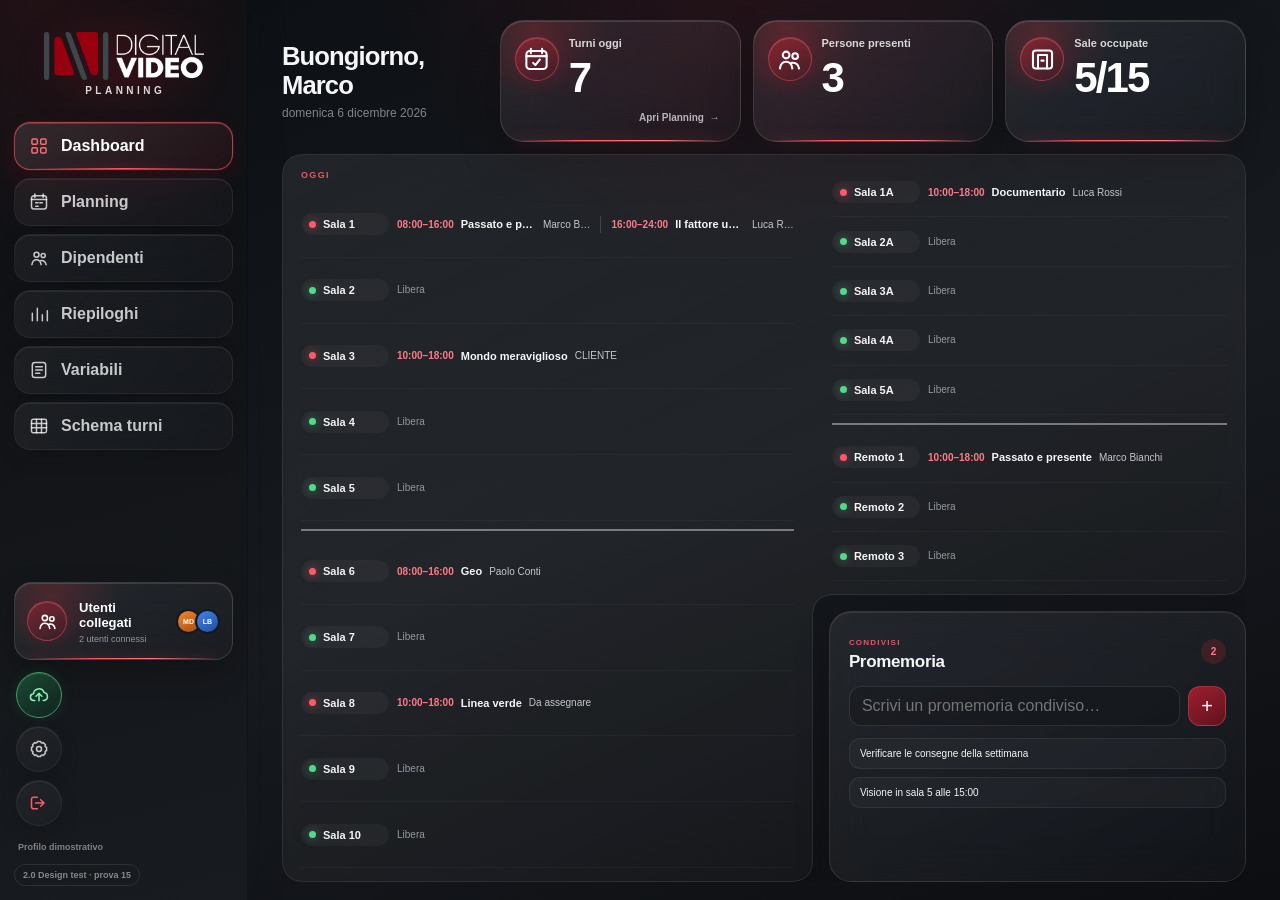
==== commit f792494f: "TEST 2" ====
--- a/ANTEPRIMA.html
+++ b/ANTEPRIMA.html
@@ -2909,12 +2909,12 @@
 
 @media(min-width:901px){html:not(.is-iphone) .sidebar-nav .nav-item:not(:disabled):hover{transform:none}}
 
-/* Prova 13 — comandi ancorati in basso, apertura uguale in ogni pagina. */
+/* Prova 14 — comandi verticali con posizione invariata in ogni stato. */
 @media(min-width:901px){
- html:not(.is-iphone) .sidebar-footer{height:154px;min-height:154px;flex-basis:154px}
- html:not(.is-iphone) .sidebar-footer>#backupStatusCard{transform:translate(0,48px)}
- html:not(.is-iphone) .sidebar-footer>[data-view=settings]{transform:translate(calc((var(--rail-content) - 46px)/2),48px)}
- html:not(.is-iphone) .sidebar-footer>#logoutBtn{transform:translate(calc(var(--rail-content) - 46px),48px)}
+ html:not(.is-iphone) .sidebar-footer{height:214px;min-height:214px;flex-basis:214px}
+ html:not(.is-iphone) .sidebar-footer>#backupStatusCard{transform:translate(2px,0)}
+ html:not(.is-iphone) .sidebar-footer>[data-view=settings]{transform:translate(2px,54px)}
+ html:not(.is-iphone) .sidebar-footer>#logoutBtn{transform:translate(2px,108px)}
  html:not(.is-iphone) .sidebar-footer .active-profile-label{top:auto;bottom:34px}
  html:not(.is-iphone) .sidebar-footer .build-pill{top:auto;bottom:0}
  html.sidebar-slim:not(.sidebar-peek):not(.is-iphone) .sidebar-footer>#backupStatusCard{transform:translate(2px,0)}
@@ -2939,6 +2939,20 @@
  html.sidebar-slim:not(.sidebar-peek):not(.is-iphone) #sidebarOnlineAvatars i{margin-top:-6px}
  html.sidebar-slim:not(.sidebar-peek):not(.is-iphone) #sidebarOnlineAvatars i:first-child{margin-top:0}
  html:not(.is-iphone) .sidebar-footer{margin-top:8px}
+}
+
+/* Rubrica estesa alla larghezza disponibile. */
+#editorsView .editors-card{width:100%;max-width:none}
+
+/* Prova 15 — rilievo al passaggio, bordo rosso della sezione selezionata. */
+@media(min-width:901px){
+ html:not(.is-iphone) .sidebar-nav .nav-item.active{border-color:rgba(255,96,108,.58)}
+ html:not(.is-iphone) .sidebar-nav .nav-item.active::after{bottom:0}
+}
+@media(min-width:901px) and (hover:hover){
+ html:not(.is-iphone) .sidebar-nav .nav-item:not(:disabled):hover{transform:none;box-shadow:inset 0 1px rgba(255,255,255,.22),inset 0 -1px rgba(255,255,255,.08),0 5px 10px rgba(0,0,0,.28)}
+ html:not(.is-iphone) .sidebar-nav .nav-item:not(.active):not(:disabled):hover{border-color:rgba(255,255,255,.24)}
+ html:not(.is-iphone) .sidebar-nav .nav-item.active:not(:disabled):hover{border-color:rgba(255,96,108,.7);box-shadow:inset 0 1px rgba(255,255,255,.22),0 0 0 1px rgba(177,17,34,.16),0 5px 12px rgba(177,17,34,.24)}
 }
 </style>
 <style>#profileGate{display:none!important}.preview-message{position:fixed;bottom:20px;left:35%;background:#25282e;color:white;padding:14px 20px;border:1px solid #ffffff30;border-radius:16px;z-index:9999}.preview-message:empty{display:none}</style></head>
@@ -3004,7 +3018,7 @@
           <span class="nav-icon"><svg class="sf-icon" viewBox="0 0 24 24" aria-hidden="true"><path d="M10 5H5.5A2.5 2.5 0 0 0 3 7.5v9A2.5 2.5 0 0 0 5.5 19H10M14 8l4 4-4 4M8 12h10"/></svg></span><span>Esci</span>
         </button>
         <span id="activeProfileLabel" class="active-profile-label"></span>
-        <span class="build-pill">2.0 Design test · prova 13</span>
+        <span class="build-pill">2.0 Design test · prova 15</span>
       </div>
     </aside>
 
@@ -3103,7 +3117,7 @@
         <header class="topbar">
           <div class="page-title">
             <h1>Dipendenti</h1>
-            <p>Rubrica del personale sincronizzata con Supabase</p>
+            <p>Rubrica del personale</p>
           </div>
           <button id="newEditorBtn" class="primary-btn" type="button">+ Nuovo dipendente</button>
         </header>
@@ -3162,7 +3176,7 @@
             <div id="summaryEmployeesList" class="summary-employees-list"></div>
           </div>
           <aside id="summaryDetailPanel" class="summary-detail-panel" aria-live="polite">
-            <div id="summaryDetailEmpty" class="summary-detail-empty"><span>▥</span><h2>Seleziona un dipendente</h2><p>Apri una riga per vedere il dettaglio dei turni del mese.</p></div>
+            <div id="summaryDetailEmpty" class="summary-detail-empty"></div>
             <div id="summaryDetailContent" class="summary-detail-content" hidden></div>
           </aside>
         </section>
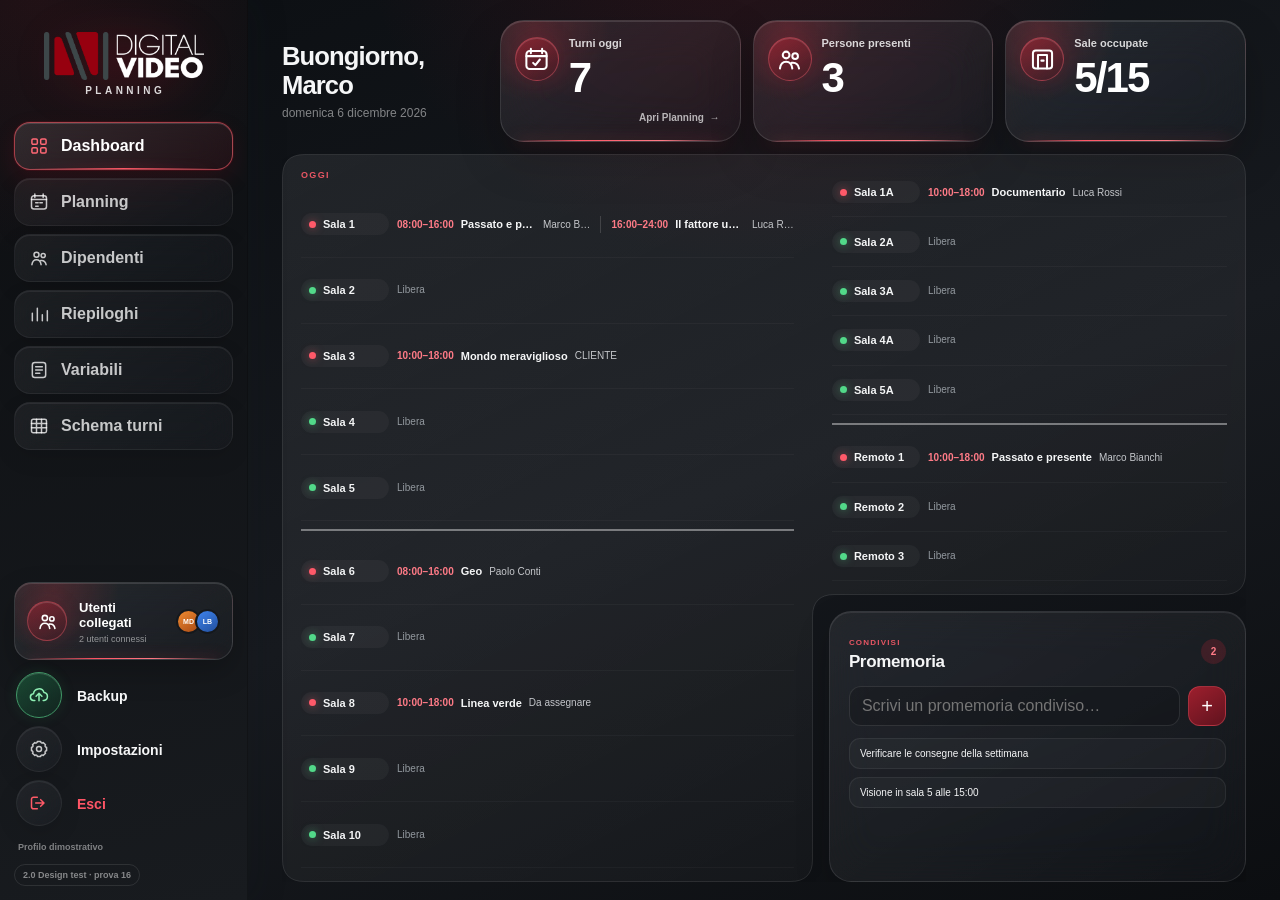
==== commit bc9ad98d: "test 3" ====
--- a/ANTEPRIMA.html
+++ b/ANTEPRIMA.html
@@ -2954,6 +2954,14 @@
  html:not(.is-iphone) .sidebar-nav .nav-item:not(.active):not(:disabled):hover{border-color:rgba(255,255,255,.24)}
  html:not(.is-iphone) .sidebar-nav .nav-item.active:not(:disabled):hover{border-color:rgba(255,96,108,.7);box-shadow:inset 0 1px rgba(255,255,255,.22),0 0 0 1px rgba(177,17,34,.16),0 5px 12px rgba(177,17,34,.24)}
 }
+
+/* Prova 16 — etichette accanto ai comandi, senza spostare le icone. */
+@media(min-width:901px){
+ html:not(.is-iphone) .sidebar-footer>.nav-item{overflow:visible}
+ html:not(.is-iphone) .sidebar-footer>.nav-item>span:not(.nav-icon){display:block;position:absolute;left:60px;top:0;height:46px;line-height:46px;white-space:nowrap;text-align:left;font-size:14px;font-weight:750;opacity:1;transition:opacity .15s ease;color:var(--sidebar-text)}
+ html:not(.is-iphone) .sidebar-footer>#logoutBtn>span:not(.nav-icon){color:#ff5566}
+ html.sidebar-slim:not(.sidebar-peek):not(.is-iphone) .sidebar-footer>.nav-item>span:not(.nav-icon){opacity:0;pointer-events:none}
+}
 </style>
 <style>#profileGate{display:none!important}.preview-message{position:fixed;bottom:20px;left:35%;background:#25282e;color:white;padding:14px 20px;border:1px solid #ffffff30;border-radius:16px;z-index:9999}.preview-message:empty{display:none}</style></head>
 <body>
@@ -3010,15 +3018,15 @@
       </div>
 
       <div class="sidebar-footer">
-<button id="backupStatusCard" class="nav-item backup-orb is-red" type="button" aria-label="Backup da verificare: apri impostazioni backup" title="Backup da verificare"><span class="nav-icon"><svg class="sf-icon" viewBox="0 0 24 24" aria-hidden="true"><path d="M7 18.5H6a4 4 0 0 1-.6-8A6.5 6.5 0 0 1 18 9a4.8 4.8 0 0 1 0 9.5h-1"/><path d="M12 19V10M8.5 13.5 12 10l3.5 3.5"/></svg></span></button>
-        <button class="nav-item" data-view="settings" type="button" aria-label="Impostazioni" title="Impostazioni">
+<button id="backupStatusCard" class="nav-item backup-orb is-red" type="button" aria-label="Backup da verificare: apri impostazioni backup" ><span class="nav-icon"><svg class="sf-icon" viewBox="0 0 24 24" aria-hidden="true"><path d="M7 18.5H6a4 4 0 0 1-.6-8A6.5 6.5 0 0 1 18 9a4.8 4.8 0 0 1 0 9.5h-1"/><path d="M12 19V10M8.5 13.5 12 10l3.5 3.5"/></svg></span><span class="footer-command-label">Backup</span></button>
+        <button class="nav-item" data-view="settings" type="button" aria-label="Impostazioni" >
           <span class="nav-icon"><svg class="sf-icon" viewBox="0 0 24 24" aria-hidden="true"><circle cx="12" cy="12" r="3"/><path d="M19.4 15a1.7 1.7 0 0 0 .3 1.9l.1.1-2.8 2.8-.1-.1a1.7 1.7 0 0 0-1.9-.3 1.7 1.7 0 0 0-1 1.6V21h-4v-.1a1.7 1.7 0 0 0-1-1.6 1.7 1.7 0 0 0-1.9.3l-.1.1L4.2 17l.1-.1a1.7 1.7 0 0 0 .3-1.9A1.7 1.7 0 0 0 3 14H3v-4h.1a1.7 1.7 0 0 0 1.6-1 1.7 1.7 0 0 0-.3-1.9L4.2 7 7 4.2l.1.1A1.7 1.7 0 0 0 9 4.6 1.7 1.7 0 0 0 10 3V3h4v.1a1.7 1.7 0 0 0 1 1.6 1.7 1.7 0 0 0 1.9-.3l.1-.1L19.8 7l-.1.1a1.7 1.7 0 0 0-.3 1.9 1.7 1.7 0 0 0 1.6 1h.1v4H21a1.7 1.7 0 0 0-1.6 1z"/></svg></span><span>Impostazioni</span>
         </button>
-        <button id="logoutBtn" class="nav-item logout-item" type="button" aria-label="Esci" title="Esci">
+        <button id="logoutBtn" class="nav-item logout-item" type="button" aria-label="Esci" >
           <span class="nav-icon"><svg class="sf-icon" viewBox="0 0 24 24" aria-hidden="true"><path d="M10 5H5.5A2.5 2.5 0 0 0 3 7.5v9A2.5 2.5 0 0 0 5.5 19H10M14 8l4 4-4 4M8 12h10"/></svg></span><span>Esci</span>
         </button>
         <span id="activeProfileLabel" class="active-profile-label"></span>
-        <span class="build-pill">2.0 Design test · prova 15</span>
+        <span class="build-pill">2.0 Design test · prova 16</span>
       </div>
     </aside>
 
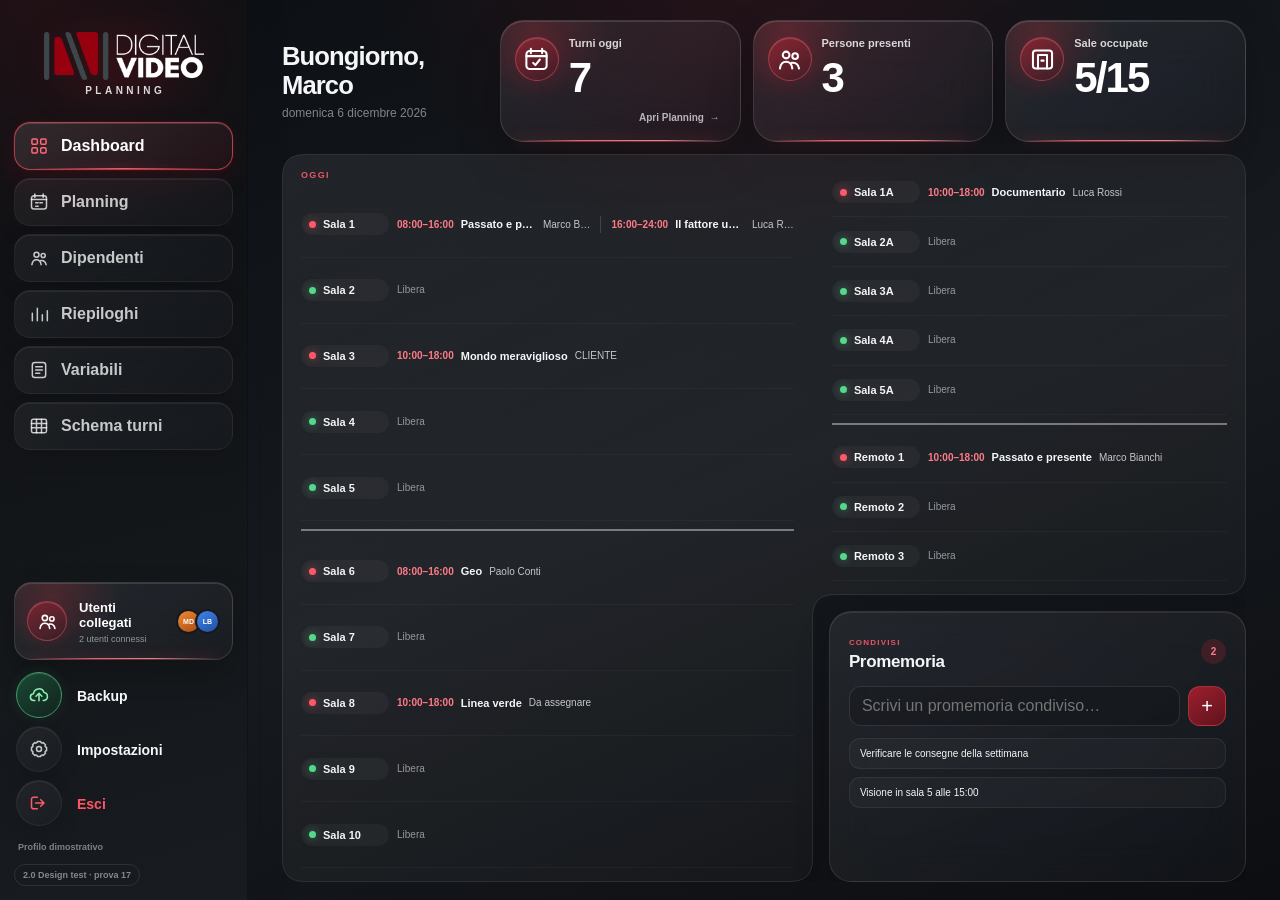
==== commit d34ef2dc: "test 4" ====
--- a/ANTEPRIMA.html
+++ b/ANTEPRIMA.html
@@ -2962,6 +2962,24 @@
  html:not(.is-iphone) .sidebar-footer>#logoutBtn>span:not(.nav-icon){color:#ff5566}
  html.sidebar-slim:not(.sidebar-peek):not(.is-iphone) .sidebar-footer>.nav-item>span:not(.nav-icon){opacity:0;pointer-events:none}
 }
+
+/* Prova 17 — impostazioni centrate oltre l'ingombro della barra aperta. */
+@media(min-width:901px){
+ html:not(.is-iphone) #settingsView>.settings-home,
+ html:not(.is-iphone) #settingsView>.settings-detail{
+  box-sizing:border-box;
+  width:min(1040px,calc(100% - 168px));
+  margin-left:calc(168px + max(0px,(100% - 1208px)/2));
+  margin-right:auto;
+ }
+ html:not(.is-iphone) #settingsView>.settings-home{
+  grid-template-columns:repeat(2,minmax(0,360px));
+  justify-content:center;
+ }
+}
+@media(min-width:901px) and (max-width:1100px){
+ html:not(.is-iphone) #settingsView>.settings-home{grid-template-columns:minmax(0,360px)}
+}
 </style>
 <style>#profileGate{display:none!important}.preview-message{position:fixed;bottom:20px;left:35%;background:#25282e;color:white;padding:14px 20px;border:1px solid #ffffff30;border-radius:16px;z-index:9999}.preview-message:empty{display:none}</style></head>
 <body>
@@ -3026,7 +3044,7 @@
           <span class="nav-icon"><svg class="sf-icon" viewBox="0 0 24 24" aria-hidden="true"><path d="M10 5H5.5A2.5 2.5 0 0 0 3 7.5v9A2.5 2.5 0 0 0 5.5 19H10M14 8l4 4-4 4M8 12h10"/></svg></span><span>Esci</span>
         </button>
         <span id="activeProfileLabel" class="active-profile-label"></span>
-        <span class="build-pill">2.0 Design test · prova 16</span>
+        <span class="build-pill">2.0 Design test · prova 17</span>
       </div>
     </aside>
 
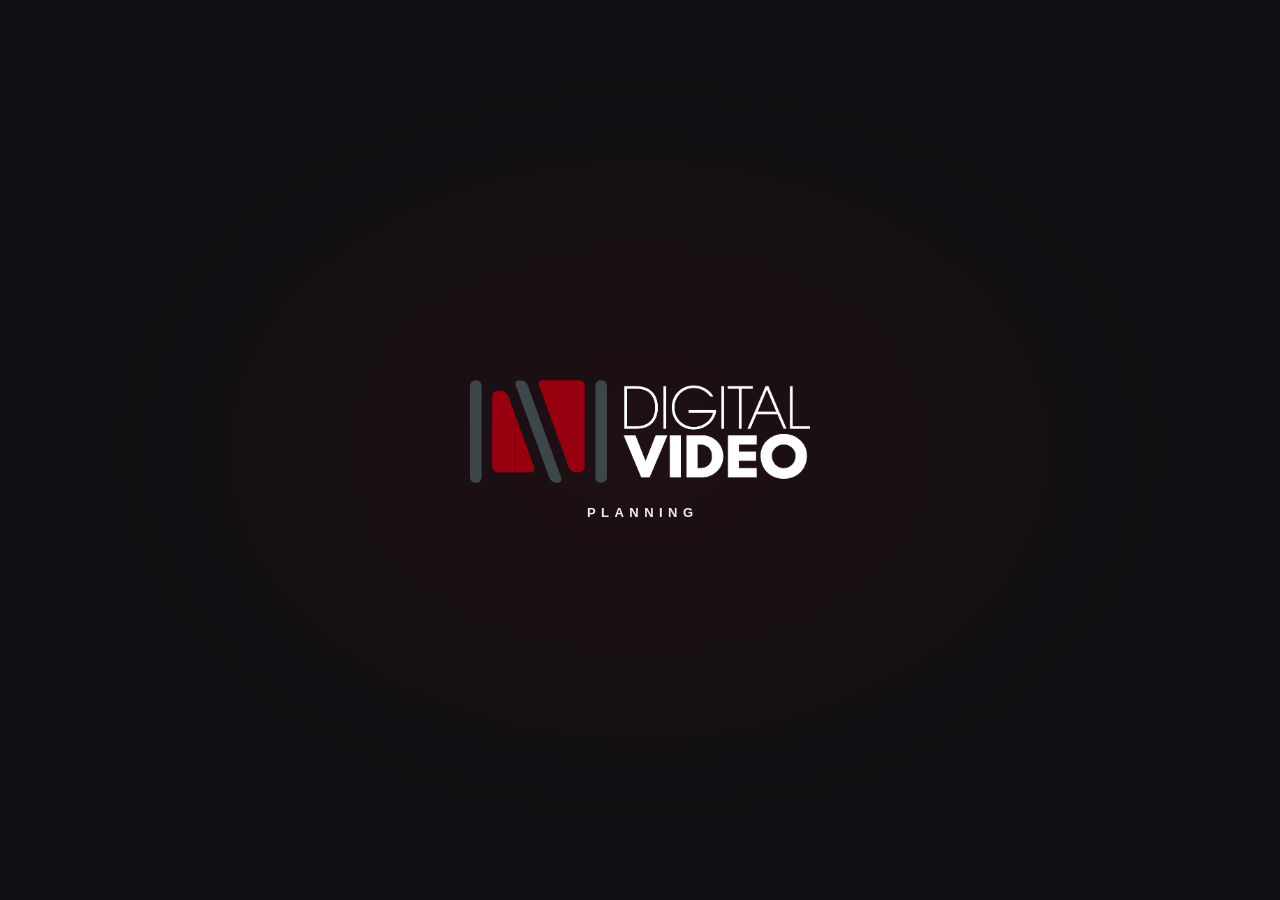
==== commit 35396b66: "testttt" ====
--- a/ANTEPRIMA.html
+++ b/ANTEPRIMA.html
@@ -2968,8 +2968,8 @@
  html:not(.is-iphone) #settingsView>.settings-home,
  html:not(.is-iphone) #settingsView>.settings-detail{
   box-sizing:border-box;
-  width:min(1040px,calc(100% - 168px));
-  margin-left:calc(168px + max(0px,(100% - 1208px)/2));
+  width:min(1040px,100%);
+  margin-left:auto;
   margin-right:auto;
  }
  html:not(.is-iphone) #settingsView>.settings-home{
@@ -2980,9 +2980,27 @@
 @media(min-width:901px) and (max-width:1100px){
  html:not(.is-iphone) #settingsView>.settings-home{grid-template-columns:minmax(0,360px)}
 }
+
+/* Prova 18 — composizione del logo originale, solo al caricamento. */
+.app-intro{position:fixed;inset:0;z-index:2147483647;display:grid;place-items:center;background:radial-gradient(ellipse at center,rgba(116,18,31,.18),transparent 65%),#0d0f12;opacity:1;transition:opacity .4s ease}
+.app-intro.is-finished{opacity:0;pointer-events:none}
+.intro-brand{width:min(340px,72vw);text-align:center}
+.intro-logo{position:relative;width:100%;aspect-ratio:7787/2346}
+.intro-logo img{position:absolute;inset:0;width:100%;height:100%;object-fit:contain;opacity:0;animation:intro-compose .7s cubic-bezier(.2,.8,.2,1) forwards}
+.intro-logo img:nth-child(1){clip-path:inset(0 86.6% 0 0);animation-delay:.1s}
+.intro-logo img:nth-child(2){clip-path:inset(0 73.2% 0 13.4%);animation-delay:.3s}
+.intro-logo img:nth-child(3){clip-path:inset(0 59.7% 0 26.8%);animation-delay:.5s}
+.intro-logo img:nth-child(4){clip-path:inset(0 0 0 40.3%);animation-delay:.75s}
+.intro-planning{margin-top:22px;color:#eee;font-size:13px;font-weight:750;letter-spacing:.42em;text-indent:.42em;opacity:0;animation:intro-planning .6s ease 1.25s forwards}
+@keyframes intro-compose{from{opacity:0;transform:translateY(12px)}to{opacity:1;transform:translateY(0)}}
+@keyframes intro-planning{from{opacity:0;transform:translateY(5px)}to{opacity:1;transform:translateY(0)}}
+@media(prefers-reduced-motion:reduce){.intro-logo img,.intro-planning{animation:none;opacity:1}.app-intro{transition:none}}
 </style>
 <style>#profileGate{display:none!important}.preview-message{position:fixed;bottom:20px;left:35%;background:#25282e;color:white;padding:14px 20px;border:1px solid #ffffff30;border-radius:16px;z-index:9999}.preview-message:empty{display:none}</style></head>
 <body>
+<div id="appIntro" class="app-intro" role="status" aria-label="Avvio DVS Planning"><div class="intro-brand"><div class="intro-logo"><img src="./assets/logos/digital-video-full.png" alt="" aria-hidden="true"><img src="./assets/logos/digital-video-full.png" alt="" aria-hidden="true"><img src="./assets/logos/digital-video-full.png" alt="" aria-hidden="true"><img src="./assets/logos/digital-video-full.png" alt="" aria-hidden="true"></div><div class="intro-planning">PLANNING</div></div></div>
+
+
   <section id="profileGate" class="profile-gate" aria-label="Selezione profilo">
     <div class="profile-gate-content">
       <div class="profile-brand">
@@ -3044,7 +3062,7 @@
           <span class="nav-icon"><svg class="sf-icon" viewBox="0 0 24 24" aria-hidden="true"><path d="M10 5H5.5A2.5 2.5 0 0 0 3 7.5v9A2.5 2.5 0 0 0 5.5 19H10M14 8l4 4-4 4M8 12h10"/></svg></span><span>Esci</span>
         </button>
         <span id="activeProfileLabel" class="active-profile-label"></span>
-        <span class="build-pill">2.0 Design test · prova 17</span>
+        <span class="build-pill">2.0 Design test · prova 18</span>
       </div>
     </aside>
 
@@ -3623,10 +3641,28 @@
 const put=(id,t)=>{const e=document.getElementById(id);if(e)e.textContent=t;};
 put('dashboardGreeting','Buongiorno, Marco');put('dashboardDate',new Intl.DateTimeFormat('it-IT',{weekday:'long',day:'numeric',month:'long',year:'numeric'}).format(new Date()));put('sidebarOnlineCount','2 utenti connessi');put('todayShiftCount','7');put('todayPeopleCount','3');put('todayRoomCount','5/15');put('activeProfileLabel','Profilo dimostrativo');put('remindersCount','2');
 document.getElementById('sidebarOnlineAvatars').innerHTML='<i class="profile-orange">MD</i><i class="profile-blue">LB</i>';
-const backup=document.getElementById('backupStatusCard');backup.classList.replace('is-red','is-green');backup.title='Backup aggiornato (dimostrazione)';backup.setAttribute('aria-label',backup.title);
+const backup=document.getElementById('backupStatusCard');backup.classList.replace('is-red','is-green');backup.removeAttribute('title');backup.setAttribute('aria-label','Backup aggiornato (dimostrazione)');
 document.getElementById('remindersList').innerHTML='<div class="reminder-row"><span>Verificare le consegne della settimana</span></div><div class="reminder-row"><span>Visione in sala 5 alle 15:00</span></div>';
 let timer;function message(){put('previewMessage','Anteprima offline: nessun dato viene modificato.');clearTimeout(timer);timer=setTimeout(()=>put('previewMessage',''),3000);}
 document.getElementById('reminderForm').addEventListener('submit',e=>{e.preventDefault();message();});
+
+(() => {
+  const overlay = document.getElementById('appIntro');
+  if (!overlay || overlay.dataset.started) return;
+  overlay.dataset.started = 'true';
+  const panels = [...document.querySelectorAll('#profileGate, .app-shell')];
+  const previous = panels.map(panel => panel.inert);
+  panels.forEach(panel => { panel.inert = true; });
+  const reduced = window.matchMedia('(prefers-reduced-motion: reduce)').matches;
+  const finish = () => {
+    overlay.classList.add('is-finished');
+    setTimeout(() => {
+      overlay.remove();
+      panels.forEach((panel, i) => { panel.inert = previous[i]; });
+    }, reduced ? 0 : 400);
+  };
+  setTimeout(finish, reduced ? 150 : 2100);
+})();
 
 // Presentazione soltanto: mantiene la posizione originale su iPhone e schermi stretti.
 (()=>{
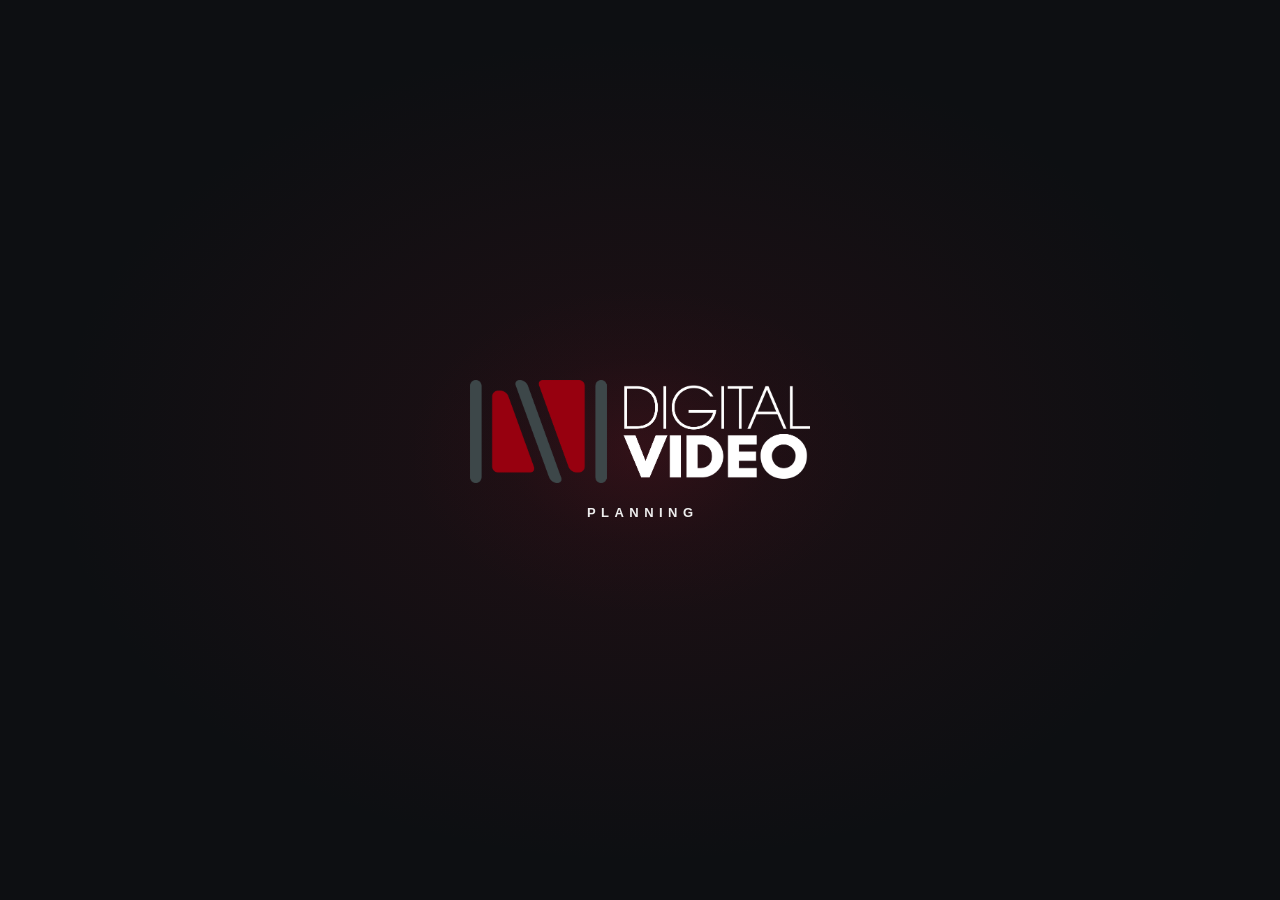
==== commit cebf740b: "forse definitva" ====
--- a/ANTEPRIMA.html
+++ b/ANTEPRIMA.html
@@ -2981,24 +2981,22 @@
  html:not(.is-iphone) #settingsView>.settings-home{grid-template-columns:minmax(0,360px)}
 }
 
-/* Prova 18 — composizione del logo originale, solo al caricamento. */
+/* Prova 19 — logo intero che emerge dall'alone, senza sezioni o scorrimenti. */
 .app-intro{position:fixed;inset:0;z-index:2147483647;display:grid;place-items:center;background:radial-gradient(ellipse at center,rgba(116,18,31,.18),transparent 65%),#0d0f12;opacity:1;transition:opacity .4s ease}
 .app-intro.is-finished{opacity:0;pointer-events:none}
-.intro-brand{width:min(340px,72vw);text-align:center}
+.intro-brand{position:relative;isolation:isolate;width:min(340px,72vw);text-align:center}
+.intro-brand::before{content:"";position:absolute;z-index:-1;inset:-95px -65px;background:radial-gradient(ellipse,rgba(224,32,57,.42),rgba(145,18,37,.16) 40%,transparent 70%);border-radius:50%;opacity:0;animation:intro-halo 1.85s ease-out forwards;pointer-events:none}
 .intro-logo{position:relative;width:100%;aspect-ratio:7787/2346}
-.intro-logo img{position:absolute;inset:0;width:100%;height:100%;object-fit:contain;opacity:0;animation:intro-compose .7s cubic-bezier(.2,.8,.2,1) forwards}
-.intro-logo img:nth-child(1){clip-path:inset(0 86.6% 0 0);animation-delay:.1s}
-.intro-logo img:nth-child(2){clip-path:inset(0 73.2% 0 13.4%);animation-delay:.3s}
-.intro-logo img:nth-child(3){clip-path:inset(0 59.7% 0 26.8%);animation-delay:.5s}
-.intro-logo img:nth-child(4){clip-path:inset(0 0 0 40.3%);animation-delay:.75s}
+.intro-logo img{position:absolute;inset:0;width:100%;height:100%;object-fit:contain;opacity:0;animation:intro-emerge 1.4s cubic-bezier(.2,.7,.2,1) .15s forwards}
 .intro-planning{margin-top:22px;color:#eee;font-size:13px;font-weight:750;letter-spacing:.42em;text-indent:.42em;opacity:0;animation:intro-planning .6s ease 1.25s forwards}
-@keyframes intro-compose{from{opacity:0;transform:translateY(12px)}to{opacity:1;transform:translateY(0)}}
-@keyframes intro-planning{from{opacity:0;transform:translateY(5px)}to{opacity:1;transform:translateY(0)}}
-@media(prefers-reduced-motion:reduce){.intro-logo img,.intro-planning{animation:none;opacity:1}.app-intro{transition:none}}
+@keyframes intro-halo{0%{opacity:0;transform:scale(.65)}35%{opacity:1;transform:scale(1.08)}100%{opacity:.22;transform:scale(1)}}
+@keyframes intro-emerge{0%{opacity:0;filter:blur(22px) brightness(1.7);transform:scale(.97)}45%{opacity:.7;filter:blur(7px) brightness(1.25)}100%{opacity:1;filter:blur(0) brightness(1);transform:scale(1)}}
+@keyframes intro-planning{from{opacity:0;filter:blur(5px)}to{opacity:1;filter:blur(0)}}
+@media(prefers-reduced-motion:reduce){.intro-logo img,.intro-planning{animation:none;opacity:1}.intro-brand::before{animation:none;opacity:.22}.app-intro{transition:none}}
 </style>
 <style>#profileGate{display:none!important}.preview-message{position:fixed;bottom:20px;left:35%;background:#25282e;color:white;padding:14px 20px;border:1px solid #ffffff30;border-radius:16px;z-index:9999}.preview-message:empty{display:none}</style></head>
 <body>
-<div id="appIntro" class="app-intro" role="status" aria-label="Avvio DVS Planning"><div class="intro-brand"><div class="intro-logo"><img src="./assets/logos/digital-video-full.png" alt="" aria-hidden="true"><img src="./assets/logos/digital-video-full.png" alt="" aria-hidden="true"><img src="./assets/logos/digital-video-full.png" alt="" aria-hidden="true"><img src="./assets/logos/digital-video-full.png" alt="" aria-hidden="true"></div><div class="intro-planning">PLANNING</div></div></div>
+<div id="appIntro" class="app-intro" role="status" aria-label="Avvio DVS Planning"><div class="intro-brand"><div class="intro-logo"><img src="./assets/logos/digital-video-full.png" alt="" aria-hidden="true"></div><div class="intro-planning">PLANNING</div></div></div>
 
 
   <section id="profileGate" class="profile-gate" aria-label="Selezione profilo">
@@ -3062,7 +3060,7 @@
           <span class="nav-icon"><svg class="sf-icon" viewBox="0 0 24 24" aria-hidden="true"><path d="M10 5H5.5A2.5 2.5 0 0 0 3 7.5v9A2.5 2.5 0 0 0 5.5 19H10M14 8l4 4-4 4M8 12h10"/></svg></span><span>Esci</span>
         </button>
         <span id="activeProfileLabel" class="active-profile-label"></span>
-        <span class="build-pill">2.0 Design test · prova 18</span>
+        <span class="build-pill">2.0 Design test · prova 19</span>
       </div>
     </aside>
 
@@ -3661,7 +3659,7 @@
       panels.forEach((panel, i) => { panel.inert = previous[i]; });
     }, reduced ? 0 : 400);
   };
-  setTimeout(finish, reduced ? 150 : 2100);
+  setTimeout(finish, reduced ? 150 : 3100);
 })();
 
 // Presentazione soltanto: mantiene la posizione originale su iPhone e schermi stretti.
